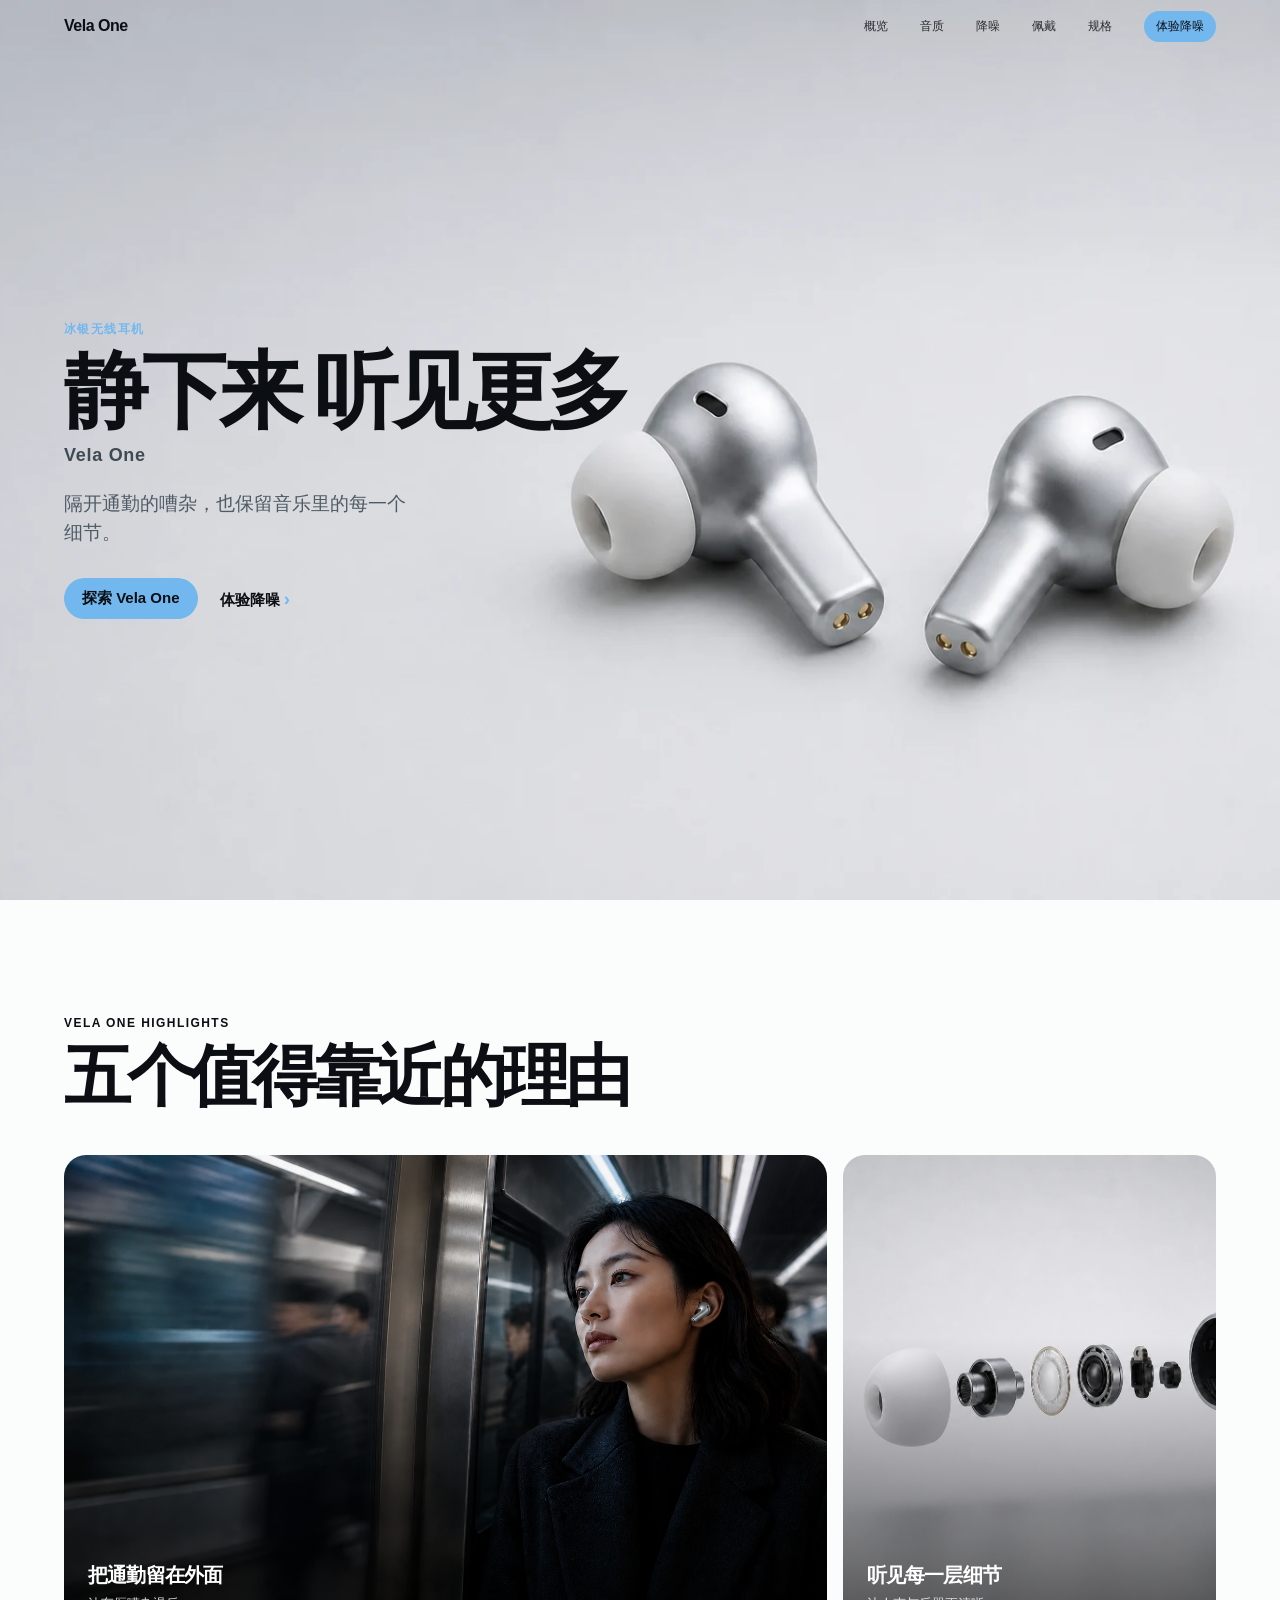
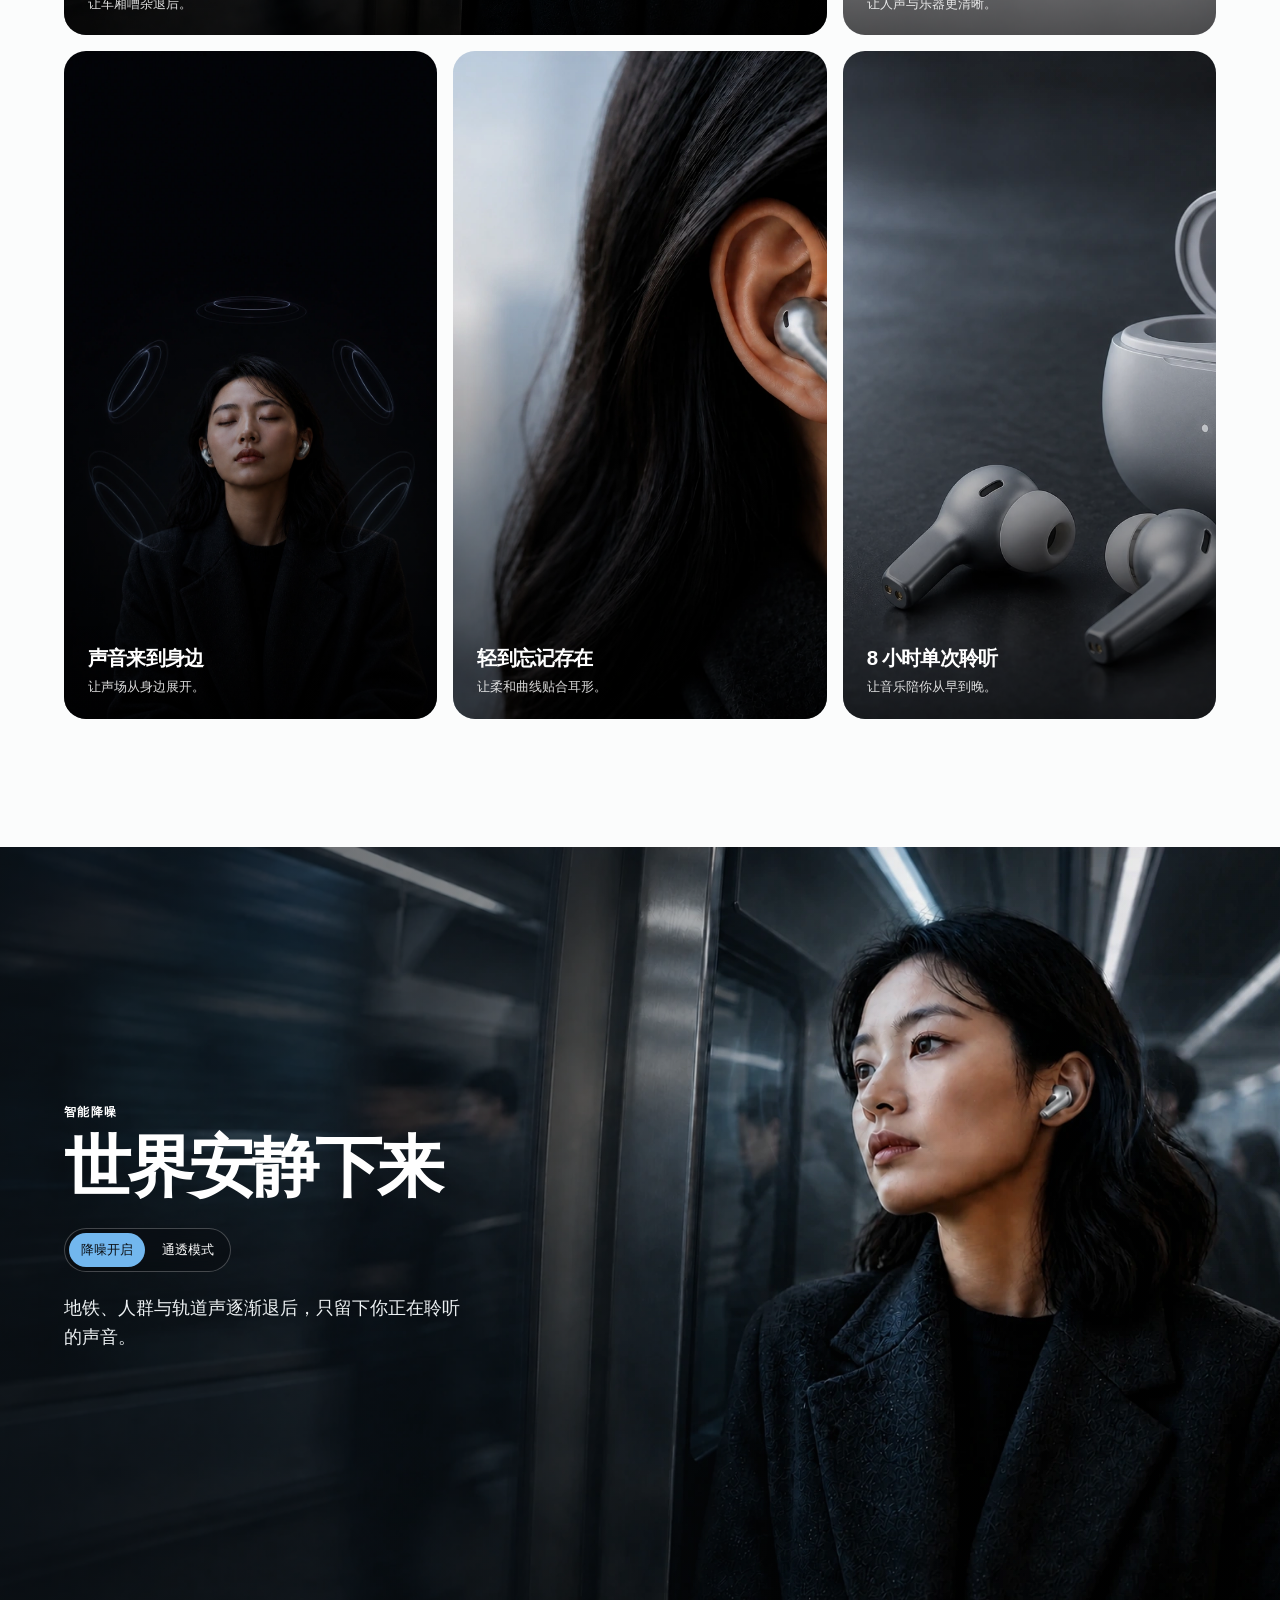
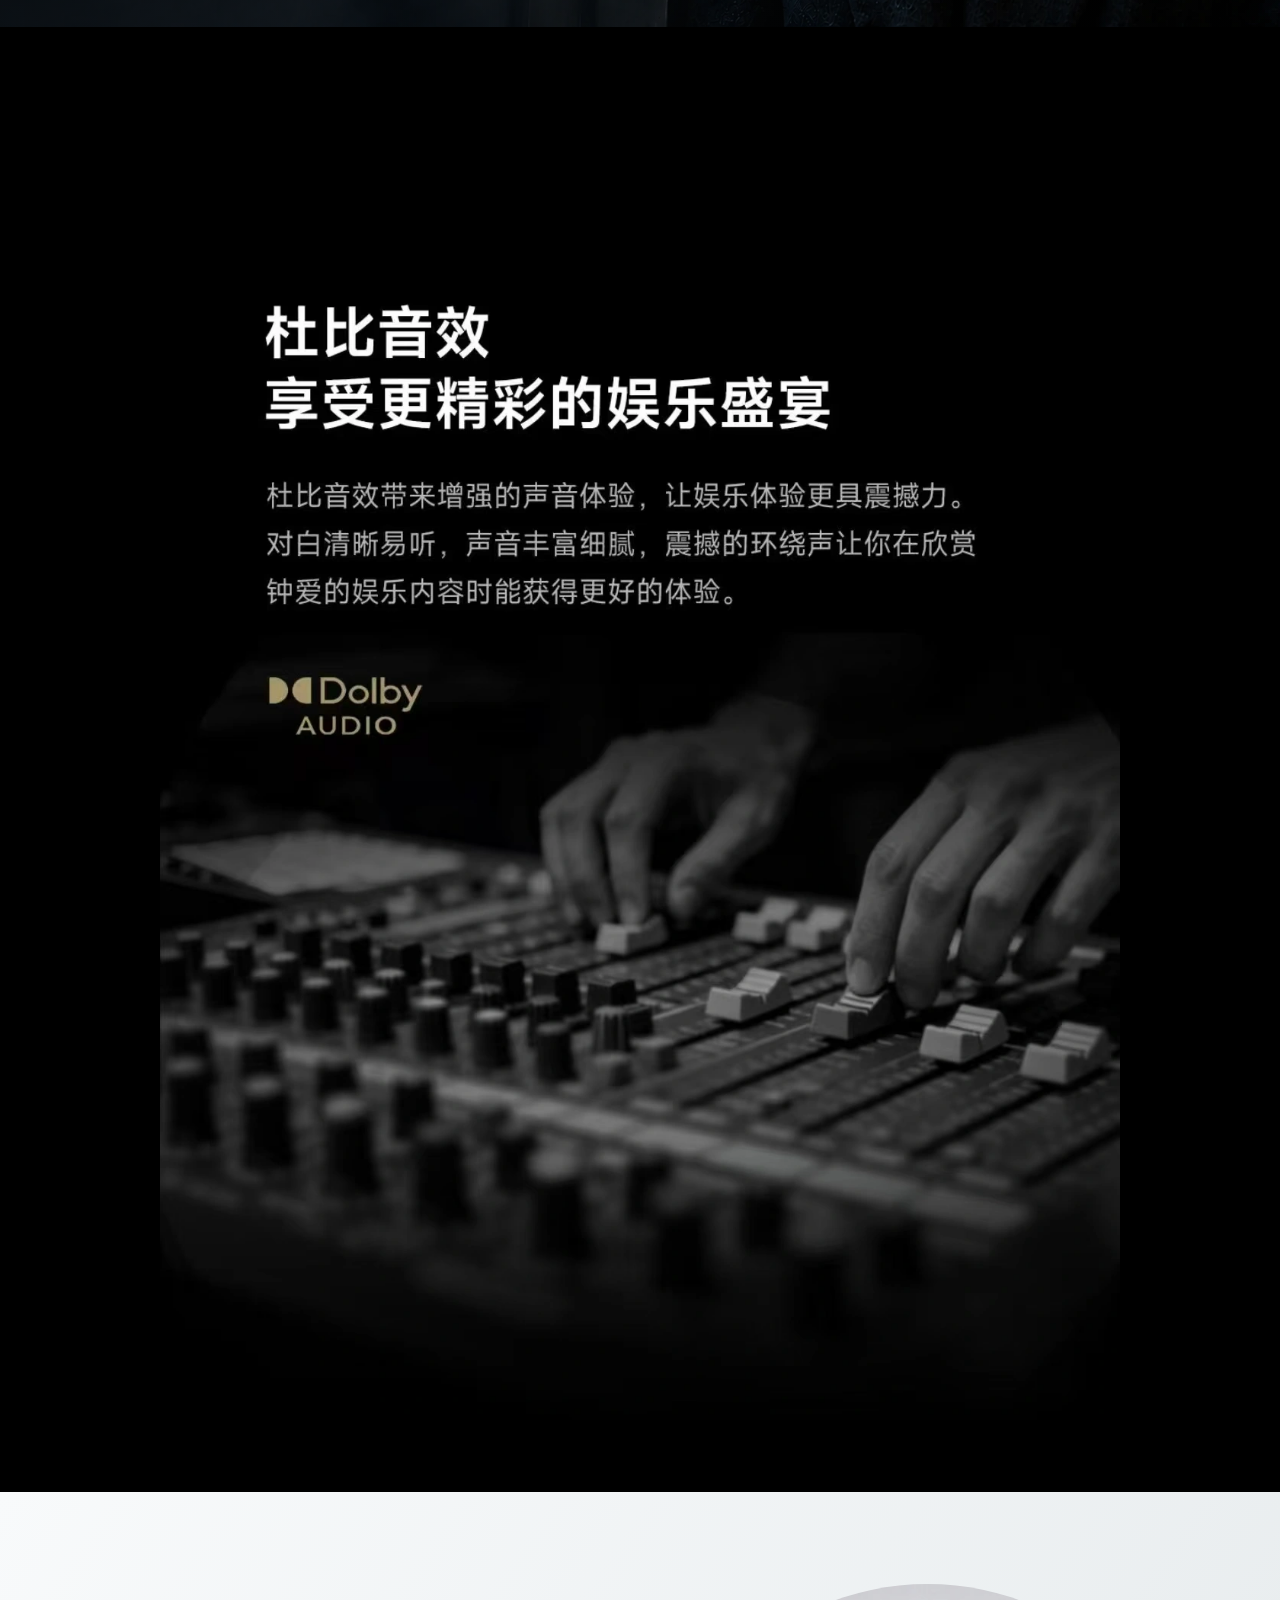
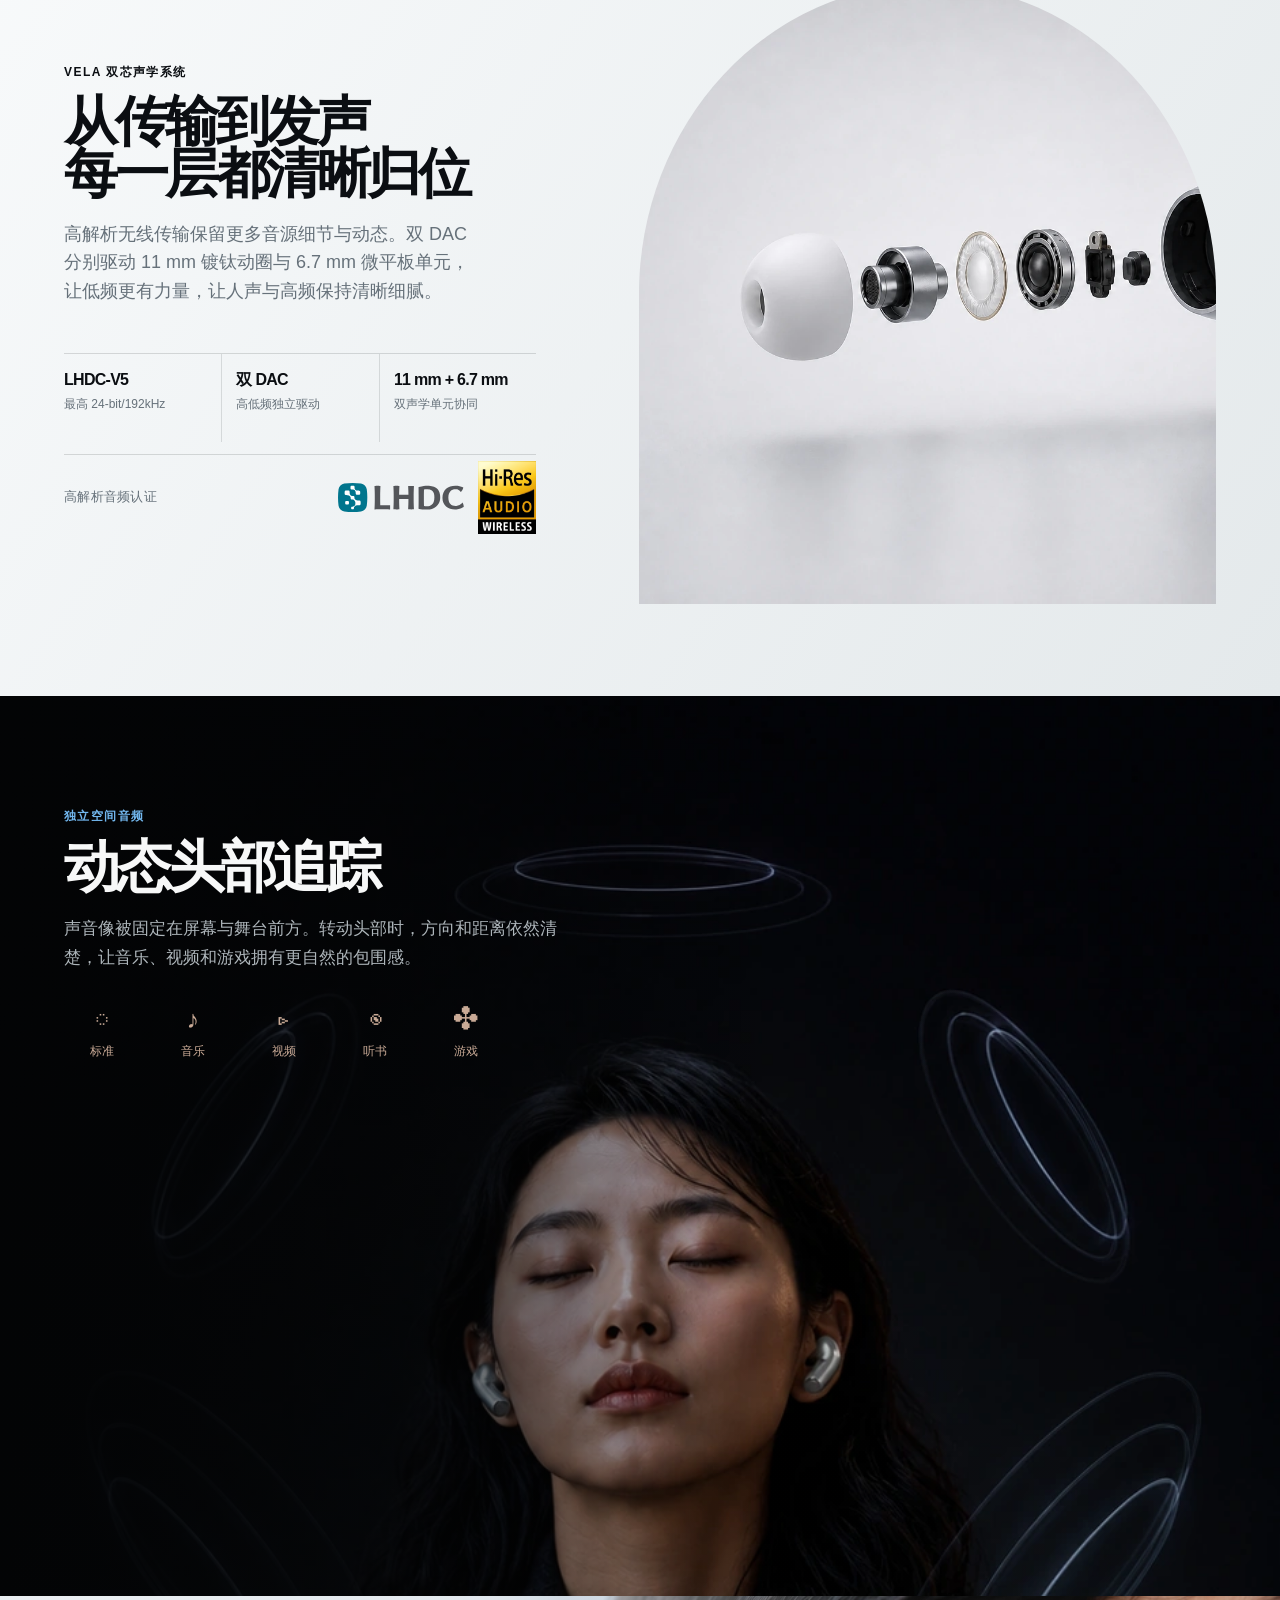
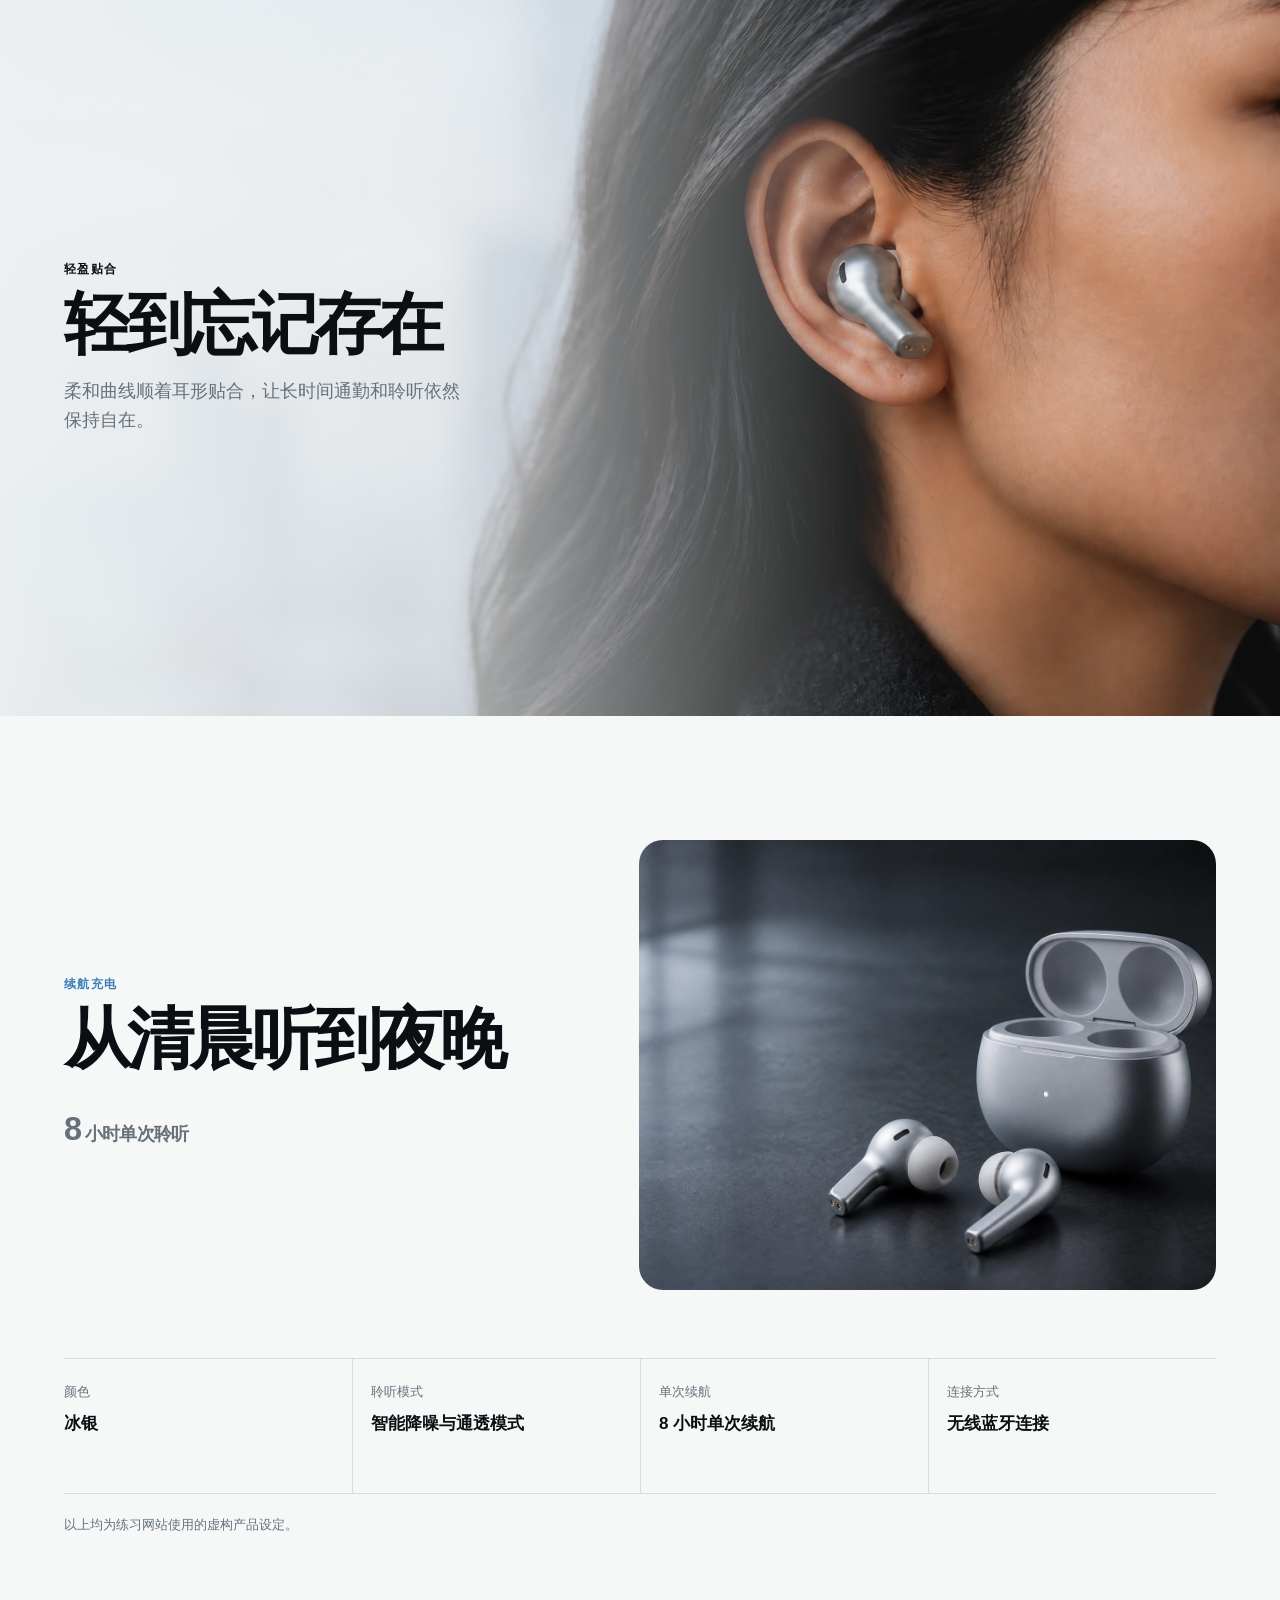
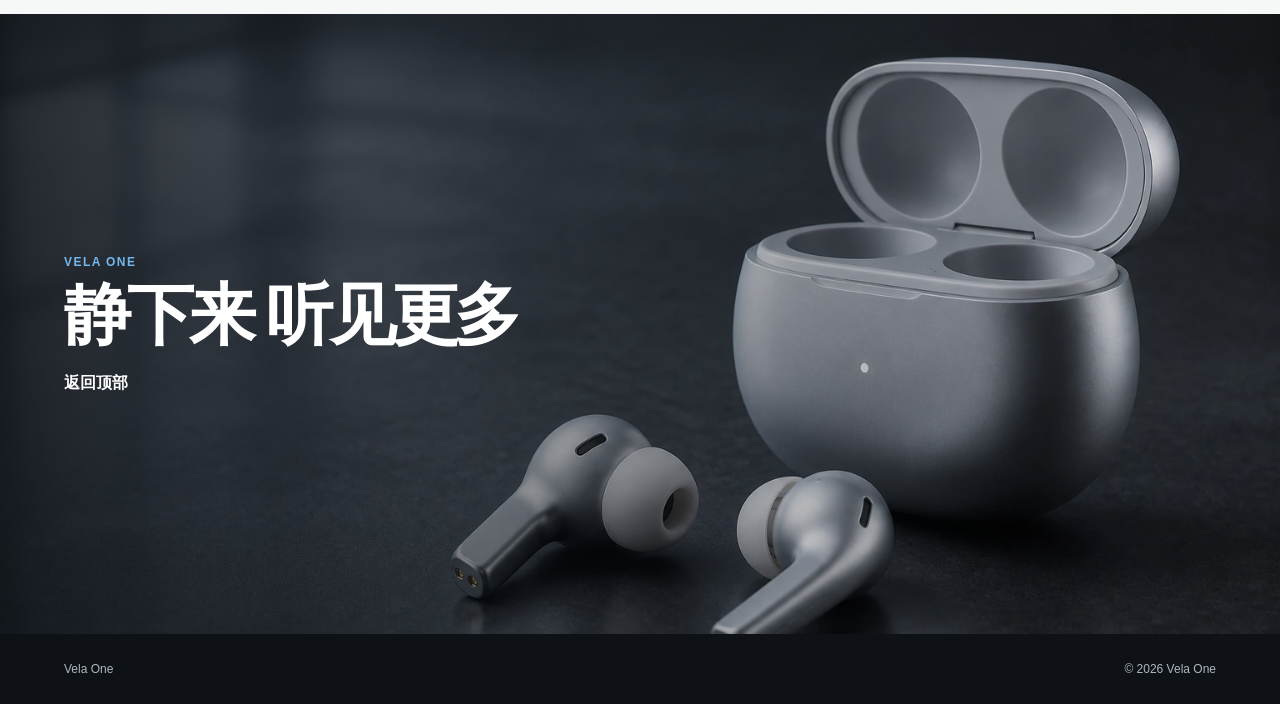
==== index.html @ 009d1057 "Initial Vela One website" ====
<!doctype html>
<html lang="zh-CN">
  <head>
    <meta charset="UTF-8" />
    <meta name="viewport" content="width=device-width, initial-scale=1.0" />
    <meta name="description" content="Vela One 是一款虚构的冰银无线耳机产品故事网站。" />
    <title>Vela One — 留住想听的声音</title>
    <link rel="icon" href="data:," />
    <link rel="stylesheet" href="styles.css" />
    <script src="script.js" defer></script>
  </head>
  <body>
    <header class="site-header">
      <a class="wordmark" href="#overview" aria-label="Vela One 首页">Vela One</a>
      <button class="menu-toggle" type="button" aria-expanded="false" aria-controls="main-nav">菜单</button>
      <nav class="site-nav" id="main-nav" aria-label="主导航">
        <a href="#overview">概览</a>
        <a href="#sound-quality">音质</a>
        <a href="#noise-control">降噪</a>
        <a href="#comfort">佩戴</a>
        <a href="#specs">规格</a>
        <a class="nav-cta" href="#noise-control">体验降噪</a>
      </nav>
    </header>

    <main>
      <section class="hero reveal is-visible" id="overview">
        <div class="hero-copy">
          <p class="eyebrow">冰银无线耳机</p>
          <h1>静下来 听见更多</h1>
          <p class="product-name">Vela One</p>
          <p class="hero-line">隔开通勤的嘈杂，也保留音乐里的每一个细节。</p>
          <div class="hero-actions">
            <a class="button button-primary" href="#highlights">探索 Vela One</a>
            <a class="text-link" href="#noise-control">体验降噪 <span aria-hidden="true">›</span></a>
          </div>
        </div>
        <div class="product-stage product-stage-hero">
          <picture>
            <source media="(max-width: 700px)" srcset="assets/vela-hero-studio-mobile.webp" />
            <source media="(max-width: 1100px)" srcset="assets/vela-hero-studio-tablet.webp" />
            <img class="hero-product-image" src="assets/vela-hero-studio-desktop-v2.webp" alt="浅银白棚拍背景中的一对冰银 Vela One 无线耳机" />
          </picture>
        </div>
      </section>

      <section class="highlights-section reveal" id="highlights">
        <p class="eyebrow">Vela One Highlights</p>
        <h2>五个值得靠近的理由</h2>
        <div class="feature-grid">
          <a class="feature-card" href="#noise-control">
            <img src="assets/vela-anc-desktop-clean.webp" alt="地铁车厢内佩戴冰银 Vela One 耳机的女子" />
            <span><strong>把通勤留在外面</strong><small>让车厢嘈杂退后。</small></span>
          </a>
          <a class="feature-card" href="#sound-quality">
            <img src="assets/vela-acoustics.webp" alt="展示 Vela One 耳机声学结构的近景" />
            <span><strong>听见每一层细节</strong><small>让人声与乐器更清晰。</small></span>
          </a>
          <a class="feature-card" href="#spatial-audio">
            <img src="assets/vela-spatial-immersive-mobile.webp" alt="佩戴 Vela One 耳机沉浸在空间声场中的女性" />
            <span><strong>声音来到身边</strong><small>让声场从身边展开。</small></span>
          </a>
          <a class="feature-card" href="#comfort">
            <img src="assets/vela-fit-closeup-clean.webp" alt="佩戴 Vela One 耳机的耳部近景" />
            <span><strong>轻到忘记存在</strong><small>让柔和曲线贴合耳形。</small></span>
          </a>
          <a class="feature-card" href="#specs">
            <img src="assets/vela-case-still.webp" alt="放置在深色表面的冰银 Vela One 充电盒" />
            <span><strong>8 小时单次聆听</strong><small>让音乐陪你从早到晚。</small></span>
          </a>
        </div>
      </section>

      <section class="story-section story-light noise-experience reveal" id="noise-control" data-mode="anc">
        <div class="story-copy">
          <p class="eyebrow">智能降噪</p>
          <h2 data-noise-title>世界安静下来</h2>
          <div class="mode-switch" role="group" aria-label="聆听模式">
            <button type="button" data-noise-mode="anc" aria-pressed="true">降噪开启</button>
            <button type="button" data-noise-mode="transparency" aria-pressed="false">通透模式</button>
          </div>
          <p data-noise-description>地铁、人群与轨道声逐渐退后，只留下你正在聆听的声音。</p>
        </div>
        <div class="story-illustration">
          <picture class="noise-visual" data-noise-visual="anc" aria-hidden="true">
            <source media="(max-width: 700px)" srcset="assets/vela-anc-active-mobile.webp" />
            <img src="assets/vela-anc-active-desktop.webp" alt="" />
          </picture>
          <picture class="noise-visual" data-noise-visual="transparency" aria-hidden="true">
            <source media="(max-width: 700px)" srcset="assets/vela-transparency-mobile.webp" />
            <img src="assets/vela-transparency-desktop.webp" alt="" />
          </picture>
        </div>
      </section>

      <section class="reference-sound-section reveal" id="sound-quality">
        <img src="assets/vela-sound-reference.webp" alt="杜比音效调音台画面，展示调音师操作混音设备" />
      </section>

      <section class="story-section sound-section reveal" id="sound-engineering">
        <div class="story-copy">
          <p class="eyebrow">VELA 双芯声学系统</p>
          <h2><span>从传输到发声</span><span>每一层都清晰归位</span></h2>
          <p>高解析无线传输保留更多音源细节与动态。双 DAC 分别驱动 11 mm 镀钛动圈与 6.7 mm 微平板单元，让低频更有力量，让人声与高频保持清晰细腻。</p>
        </div>
        <div class="story-illustration">
          <img src="assets/vela-acoustics.webp" alt="展示 Vela One 耳机声学结构的近景" />
        </div>
        <div class="sound-details">
          <div class="sound-proof-grid" aria-label="声学规格">
            <div><strong>LHDC-V5</strong><span>最高 24-bit/192kHz</span></div>
            <div><strong>双 DAC</strong><span>高低频独立驱动</span></div>
            <div><strong>11 mm + 6.7 mm</strong><span>双声学单元协同</span></div>
          </div>
          <div class="certification-row" aria-label="音频认证">
            <span class="certification-label">高解析音频认证</span>
            <span class="certification-badges">
              <span class="certification-badge-box"><img class="certification-badge certification-lhdc" src="assets/lhdc-logo.svg" alt="LHDC 官方认证徽标" /></span>
              <span class="certification-badge-box"><img class="certification-badge certification-hires" src="assets/hi-res-audio-wireless.jpg" alt="Hi-Res Audio Wireless 官方认证徽标" /></span>
            </span>
          </div>
        </div>
      </section>

      <section class="story-section immersive-campaign spatial-showcase reveal" id="spatial-audio">
        <div class="campaign-copy">
          <p class="eyebrow">独立空间音频</p>
          <h2>动态头部追踪</h2>
          <p>声音像被固定在屏幕与舞台前方。转动头部时，方向和距离依然清楚，让音乐、视频和游戏拥有更自然的包围感。</p>
          <ul class="spatial-modes" aria-label="空间音频场景">
            <li><span aria-hidden="true">◌</span>标准</li>
            <li><span aria-hidden="true">♪</span>音乐</li>
            <li><span aria-hidden="true">▻</span>视频</li>
            <li><span aria-hidden="true">◉</span>听书</li>
            <li><span aria-hidden="true">✣</span>游戏</li>
          </ul>
        </div>
        <picture class="campaign-visual">
          <source media="(max-width: 700px)" srcset="assets/vela-spatial-immersive-mobile.webp" />
          <img src="assets/vela-spatial-immersive-desktop.webp" alt="佩戴 Vela One 耳机的女性被多方向空间声场环绕" />
        </picture>
      </section>

      <section class="story-section story-silver reveal" id="comfort">
        <div class="story-copy">
          <p class="eyebrow">轻盈贴合</p>
          <h2>轻到忘记存在</h2>
          <p>柔和曲线顺着耳形贴合，让长时间通勤和聆听依然保持自在。</p>
        </div>
        <div class="story-illustration">
          <img src="assets/vela-fit-closeup-clean.webp" alt="佩戴 Vela One 耳机的耳部近景" />
        </div>
      </section>

      <section class="battery-section specs-section reveal" id="specs">
        <div class="battery-copy">
          <p class="eyebrow">续航充电</p>
          <h2>从清晨听到夜晚</h2>
          <p class="battery-number">8 小时单次聆听</p>
        </div>
        <div class="case-stage">
          <img src="assets/vela-case-still.webp" alt="放置在深色表面的冰银 Vela One 充电盒" />
        </div>
        <dl class="spec-grid">
          <div><dt>颜色</dt><dd>冰银</dd></div>
          <div><dt>聆听模式</dt><dd>智能降噪与通透模式</dd></div>
          <div><dt>单次续航</dt><dd>8 小时单次续航</dd></div>
          <div><dt>连接方式</dt><dd>无线蓝牙连接</dd></div>
        </dl>
        <p class="spec-note">以上均为练习网站使用的虚构产品设定。</p>
      </section>

      <section class="closing-section reveal" id="closing">
        <img src="assets/vela-case-still.webp" alt="放置在深色表面的冰银 Vela One 充电盒" />
        <div>
          <p class="eyebrow">Vela One</p>
          <h2>静下来 听见更多</h2>
          <a class="text-link" href="#overview">返回顶部</a>
        </div>
      </section>
    </main>

    <footer class="site-footer">
      <p>Vela One</p>
      <p>© <span id="year"></span> Vela One</p>
    </footer>
  </body>
</html>
---- styles.css ----
:root {
  --ink: #0b0e12;
  --muted: #66717a;
  --ice: #edf1f3;
  --graphite: #0e1217;
  --accent: #72b7ee;
  --paper: #fbfcfc;
  --line: rgba(11, 14, 18, 0.12);
  --max: 1240px;
}

* { box-sizing: border-box; }
html { scroll-behavior: smooth; }
body {
  margin: 0;
  overflow-x: hidden;
  color: var(--ink);
  background: var(--paper);
  font-family: Inter, "SF Pro Display", "PingFang SC", "Microsoft YaHei", sans-serif;
  -webkit-font-smoothing: antialiased;
}
a { color: inherit; text-decoration: none; }

.site-header {
  position: fixed;
  z-index: 10;
  top: 0;
  left: 0;
  right: 0;
  display: flex;
  align-items: center;
  justify-content: space-between;
  min-height: 52px;
  padding: 0 5vw;
  color: var(--ink);
  transition: background 220ms ease, color 220ms ease, box-shadow 220ms ease;
}
.site-header.is-scrolled {
  color: var(--ink);
  background: rgba(251, 252, 252, 0.78);
  box-shadow: 0 1px 0 rgba(11, 14, 18, 0.08);
  backdrop-filter: blur(18px);
}
.wordmark { font-size: 16px; font-weight: 680; letter-spacing: -0.03em; }
.site-nav { display: flex; align-items: center; gap: clamp(16px, 2.5vw, 34px); font-size: 12px; }
.site-nav a { opacity: 0.84; transition: opacity 180ms ease; }
.site-nav a:hover { opacity: 1; }
.site-nav .nav-cta { padding: 7px 12px; border-radius: 999px; color: var(--ink); background: var(--accent); opacity: 1; }
.menu-toggle { display: none; border: 0; color: inherit; background: transparent; font: inherit; cursor: pointer; }

.hero, .story-section, .battery-section, .specs-section { scroll-margin-top: 52px; }
.hero {
  position: relative;
  display: flex;
  align-items: center;
  min-height: max(700px, 100svh);
  padding: 104px max(5vw, calc((100vw - var(--max)) / 2)) 64px;
  overflow: hidden;
  color: var(--ink);
  background: #eef0f2;
}
.hero::after {
  display: none;
}
.product-stage, .product-stage picture, .product-stage img { display: block; }
.product-stage-hero { position: absolute; inset: 0; z-index: 0; min-height: 0; }
.product-stage-hero picture { height: 100%; }
.hero-product-image { width: 100%; height: 100%; object-fit: cover; object-position: right center; }
.hero-copy, .story-copy, .battery-copy { position: relative; z-index: 2; }
.hero-copy { max-width: 490px; }
.eyebrow { margin: 0 0 14px; font-size: 12px; font-weight: 650; letter-spacing: 0.12em; text-transform: uppercase; }
.hero .eyebrow, .immersive-campaign .eyebrow, .battery-section .eyebrow { color: var(--accent); }
h1, h2, p { margin-top: 0; }
.display-title {
  margin: 0;
  font-size: clamp(42px, 5.2vw, 76px);
  line-height: 0.98;
  letter-spacing: -0.065em;
  white-space: nowrap;
}
h1 { margin-bottom: 14px; font-size: clamp(52px, 6.6vw, 92px); line-height: 0.94; letter-spacing: -0.075em; white-space: nowrap; }
h2 { margin-bottom: 20px; font-size: clamp(42px, 5.2vw, 76px); line-height: 0.98; letter-spacing: -0.065em; white-space: nowrap; }
.product-name { margin-bottom: 24px; color: #3f4a53; font-size: 18px; font-weight: 620; letter-spacing: 0.04em; }
.hero-line { max-width: 360px; margin-bottom: 30px; color: #4f5b64; font-size: clamp(17px, 1.5vw, 21px); line-height: 1.5; }
.hero-actions { display: flex; align-items: center; gap: 22px; font-size: 15px; }
.button { display: inline-flex; align-items: center; justify-content: center; padding: 11px 18px; border-radius: 999px; font-weight: 600; }
.button-primary { color: var(--ink); background: var(--accent); transition: transform 180ms ease, background 180ms ease; }
.button-primary:hover { transform: translateY(-1px); background: #9bd0f5; }
.text-link { color: inherit; font-weight: 600; }
.text-link span { color: var(--accent); font-size: 1.25em; }

.highlights-section { width: 90%; max-width: var(--max); margin: 0 auto; padding: 116px 0 128px; }
.feature-grid { display: grid; grid-template-columns: repeat(6, minmax(0, 1fr)); gap: 16px; margin-top: 46px; }
.feature-card {
  position: relative;
  display: block;
  min-height: 340px;
  overflow: hidden;
  border-radius: 22px;
  background: var(--ice);
  isolation: isolate;
}
.feature-card:nth-child(1) { grid-column: span 4; min-height: 480px; }
.feature-card:nth-child(2) { grid-column: span 2; min-height: 480px; }
.feature-card:nth-child(n + 3) { grid-column: span 2; }
.feature-card::after { position: absolute; z-index: 1; inset: 0; content: ""; background: linear-gradient(180deg, rgba(0, 0, 0, 0.02) 38%, rgba(0, 0, 0, 0.64)); }
.feature-card img { width: 100%; height: 100%; object-fit: cover; transition: transform 500ms cubic-bezier(.2, .7, .2, 1); }
.feature-card:nth-child(1) img { object-position: 62% center; }
.feature-card:nth-child(2) img { object-position: 64% center; }
.feature-card:nth-child(3) img { object-position: center; }
.feature-card:nth-child(4) img { object-position: 52% center; }
.feature-card:nth-child(5) img { object-position: center; }
.feature-card span { position: absolute; z-index: 2; right: 24px; bottom: 22px; left: 24px; color: #fff; font-size: clamp(18px, 1.6vw, 24px); font-weight: 620; letter-spacing: -0.04em; }
.feature-card strong { display: block; white-space: nowrap; }
.feature-card small { display: block; margin-top: 6px; font-size: 13px; font-weight: 450; line-height: 1.4; letter-spacing: 0; opacity: 0.86; }
.feature-card:hover img, .feature-card:focus-visible img { transform: scale(1.035); }
.feature-card:focus-visible { outline: 3px solid var(--accent); outline-offset: 4px; }

.story-section { position: relative; overflow: hidden; min-height: min(780px, 88svh); }
.story-copy { max-width: 470px; }
.story-copy > p:not(.eyebrow), .battery-copy > p:not(.eyebrow) { max-width: 410px; color: var(--muted); font-size: 18px; line-height: 1.58; }
.story-illustration, .story-illustration picture, .story-illustration img { display: block; }
.story-illustration img { width: 100%; height: 100%; object-fit: cover; }
.sound-section {
  display: grid;
  grid-template-columns: minmax(0, 0.9fr) minmax(0, 1.1fr);
  grid-template-areas: "copy visual" "details visual";
  align-items: center;
  gap: clamp(40px, 8vw, 150px);
  row-gap: 0;
  padding: 92px max(5vw, calc((100vw - var(--max)) / 2));
  background: linear-gradient(125deg, #f8fafb 0%, #e4e9eb 100%);
}
.sound-section .story-copy { grid-area: copy; max-width: 520px; align-self: end; }
.sound-section h2 { max-width: 560px; font-size: clamp(44px, 4.2vw, 62px); white-space: normal; text-wrap: balance; }
.sound-section h2 span { display: block; }
.sound-section .story-illustration { grid-area: visual; width: min(100%, 690px); height: min(620px, 68vw); justify-self: end; border-radius: 50% 50% 0 0; overflow: hidden; }
.sound-section .story-illustration img { object-position: 60% center; }
.sound-details { grid-area: details; max-width: 520px; margin-top: 30px; align-self: start; }
.sound-proof-grid { display: grid; grid-template-columns: repeat(3, minmax(0, 1fr)); border-top: 1px solid rgba(11, 14, 18, 0.14); }
.sound-proof-grid div { min-height: 88px; padding: 16px 14px 12px 0; }
.sound-proof-grid div + div { padding-left: 14px; border-left: 1px solid rgba(11, 14, 18, 0.12); }
.sound-proof-grid strong, .sound-proof-grid span { display: block; }
.sound-proof-grid strong { color: var(--ink); font-size: 16px; line-height: 1.2; letter-spacing: -0.045em; }
.sound-proof-grid span { margin-top: 7px; color: var(--muted); font-size: 12px; line-height: 1.4; }
.certification-row { display: flex; align-items: center; justify-content: space-between; min-height: 58px; margin-top: 12px; padding-top: 14px; border-top: 1px solid rgba(11, 14, 18, 0.14); }
.certification-label { color: var(--muted); font-size: 13px; letter-spacing: 0.02em; }
.certification-badges { display: flex; align-items: center; gap: 14px; }
.certification-badge-box { display: flex; align-items: center; justify-content: center; height: 56px; }
.certification-badge { display: block; width: auto; height: auto; object-fit: contain; }
.certification-lhdc { width: 126px; }
.certification-hires { width: 58px; }

.noise-experience { display: flex; align-items: center; min-height: min(780px, 88svh); padding: 92px max(5vw, calc((100vw - var(--max)) / 2)); color: #fff; background: #202934; isolation: isolate; }
.noise-experience .story-copy { z-index: 3; }
.noise-experience .story-copy > p:not(.eyebrow) { color: #edf1f3; }
.noise-experience .story-illustration { position: absolute; z-index: -2; inset: 0; width: auto; height: auto; }
.noise-experience .story-illustration picture, .noise-experience .story-illustration img { width: 100%; height: 100%; }
.noise-experience .story-illustration img { object-position: 64% center; }
.noise-visual { position: absolute; inset: 0; opacity: 0; pointer-events: none; transition: opacity 420ms ease; }
.noise-experience[data-mode="anc"] .noise-visual[data-noise-visual="anc"],
.noise-experience[data-mode="transparency"] .noise-visual[data-noise-visual="transparency"] { opacity: 1; }
.noise-experience::before { position: absolute; z-index: -1; inset: 0; content: ""; pointer-events: none; background: linear-gradient(90deg, rgba(10, 15, 20, 0.78) 0%, rgba(10, 15, 20, 0.5) 36%, rgba(10, 15, 20, 0.04) 72%); transition: background 300ms ease; }
.noise-experience[data-mode="transparency"]::before { background: linear-gradient(90deg, rgba(42, 34, 28, 0.7) 0%, rgba(42, 34, 28, 0.34) 42%, rgba(42, 34, 28, 0.02) 74%); }
.mode-switch { display: inline-flex; gap: 5px; margin: 8px 0 22px; padding: 4px; border: 1px solid rgba(255, 255, 255, 0.24); border-radius: 999px; background: rgba(4, 7, 10, 0.28); backdrop-filter: blur(12px); }
.mode-switch button { padding: 8px 12px; border: 0; border-radius: 999px; color: #fff; background: transparent; font: inherit; font-size: 13px; cursor: pointer; transition: background 180ms ease, color 180ms ease; }
.mode-switch button[aria-pressed="true"] { color: var(--ink); background: var(--accent); }
.mode-switch button:focus-visible { outline: 2px solid #fff; outline-offset: 2px; }

.immersive-campaign {
  display: flex;
  align-items: flex-start;
  min-height: max(780px, 100svh);
  padding: 112px max(5vw, calc((100vw - var(--max)) / 2)) 72px;
  color: #f7f8f8;
  background: #030405;
  isolation: isolate;
}
.campaign-copy { position: relative; z-index: 2; max-width: 530px; }
.campaign-copy h2 { max-width: 760px; font-size: clamp(38px, 4.4vw, 68px); white-space: normal; text-wrap: balance; }
.campaign-copy > p:not(.eyebrow) { max-width: 510px; color: #aeb6bb; font-size: 17px; line-height: 1.7; }
.campaign-visual, .campaign-visual img { display: block; }
.campaign-visual { position: absolute; z-index: -2; inset: 0; }
.campaign-visual img { width: 100%; height: 100%; object-fit: cover; object-position: center; }
.immersive-campaign::after { position: absolute; z-index: -1; inset: 0; content: ""; pointer-events: none; background: linear-gradient(90deg, rgba(3, 4, 5, 0.98) 0%, rgba(3, 4, 5, 0.76) 30%, rgba(3, 4, 5, 0.08) 62%, rgba(3, 4, 5, 0.04)); }
.spatial-modes { margin: 30px 0 0; padding: 0; list-style: none; }
.spatial-modes { display: grid; grid-template-columns: repeat(5, minmax(52px, 1fr)); gap: 16px; max-width: 440px; color: #c9aa96; font-size: 12px; text-align: center; }
.spatial-modes li { display: grid; justify-items: center; gap: 7px; }
.spatial-modes span { display: grid; width: 34px; height: 34px; place-items: center; font-size: 25px; line-height: 1; }
.spatial-showcase::after { background: linear-gradient(90deg, rgba(3, 4, 5, 0.97) 0%, rgba(3, 4, 5, 0.72) 31%, rgba(3, 4, 5, 0.04) 60%); }

.reference-sound-section { padding: 72px 24px; background: #000; }
.reference-sound-section img { display: block; width: min(100%, 960px); height: auto; margin: 0 auto; }

.story-silver { display: flex; align-items: center; min-height: min(720px, 80svh); padding: 92px max(5vw, calc((100vw - var(--max)) / 2)); background: var(--ice); isolation: isolate; }
.story-silver .story-copy { z-index: 1; }
.story-silver .story-illustration { position: absolute; inset: 0; z-index: -1; width: auto; height: auto; }
.story-silver .story-illustration img { object-position: 65% center; }
.story-silver::after { position: absolute; z-index: 0; inset: 0; content: ""; pointer-events: none; background: linear-gradient(90deg, rgba(237, 241, 243, 0.97), rgba(237, 241, 243, 0.75) 34%, rgba(237, 241, 243, 0.05) 72%); }

.specs-section { display: grid; grid-template-columns: 0.9fr 1.1fr; grid-template-areas: "copy case" "specs specs" "note note"; column-gap: clamp(40px, 8vw, 140px); align-items: center; padding: 124px max(5vw, calc((100vw - var(--max)) / 2)) 80px; background: #f6f8f8; }
.battery-copy { grid-area: copy; color: var(--ink); }
.battery-copy .eyebrow { color: #397eb8; }
.battery-number { margin: 32px 0 0; color: var(--ink); font-size: clamp(30px, 2.8vw, 44px); font-weight: 620; letter-spacing: -0.05em; }
.battery-number::first-letter { font-size: 1.8em; }
.case-stage { grid-area: case; height: 450px; overflow: hidden; border-radius: 24px; background: var(--graphite); }
.case-stage img { display: block; width: 100%; height: 100%; object-fit: cover; object-position: center; }
.spec-grid { grid-area: specs; display: grid; grid-template-columns: repeat(4, 1fr); margin: 68px 0 0; border-top: 1px solid var(--line); }
.spec-grid div { min-height: 135px; padding: 24px 18px 18px 0; border-bottom: 1px solid var(--line); }
.spec-grid div + div { padding-left: 18px; border-left: 1px solid var(--line); }
dt { margin-bottom: 12px; color: var(--muted); font-size: 13px; }
dd { margin: 0; font-size: 17px; font-weight: 620; line-height: 1.35; }
.spec-note { grid-area: note; margin: 22px 0 0; color: var(--muted); font-size: 13px; }

.closing-section { position: relative; display: grid; place-items: center start; min-height: 620px; padding: 92px max(5vw, calc((100vw - var(--max)) / 2)); overflow: hidden; color: #fff; background: var(--graphite); isolation: isolate; }
.closing-section img { position: absolute; z-index: -2; inset: 0; width: 100%; height: 100%; object-fit: cover; object-position: 70% 55%; }
.closing-section::before { position: absolute; z-index: -1; inset: 0; content: ""; background: linear-gradient(90deg, rgba(10, 14, 18, 0.86), rgba(10, 14, 18, 0.35) 54%, transparent); }
.closing-section > div { max-width: 520px; }
.closing-section .eyebrow { color: var(--accent); }
.closing-section h2 { margin-bottom: 24px; }

.site-footer { display: flex; justify-content: space-between; gap: 20px; padding: 28px 5vw; color: #aeb7bd; background: var(--graphite); font-size: 12px; }
.site-footer p { margin: 0; }
.reveal { opacity: 0; transform: translateY(18px); transition: opacity 650ms ease, transform 650ms ease; }
.reveal.is-visible { opacity: 1; transform: translateY(0); }

@media (min-width: 701px) and (max-width: 1100px) {
  .hero-copy { max-width: 410px; }
  .hero h1 { font-size: clamp(52px, 5.5vw, 56px); }
}

@media (max-width: 700px) {
  .site-header { min-height: 52px; padding: 0 max(18px, env(safe-area-inset-right)) 0 max(18px, env(safe-area-inset-left)); }
  .menu-toggle { display: block; min-width: 44px; min-height: 44px; padding: 10px; font-size: 12px; }
  .site-nav { position: absolute; top: 52px; left: max(14px, env(safe-area-inset-left)); right: max(14px, env(safe-area-inset-right)); display: none; flex-direction: column; align-items: stretch; gap: 0; padding: 10px; color: var(--ink); background: rgba(252, 252, 251, 0.96); border-radius: 14px; box-shadow: 0 12px 34px rgba(0, 0, 0, 0.13); backdrop-filter: blur(18px); }
  .site-nav.is-open { display: flex; }
  .site-nav a { display: flex; align-items: center; min-height: 44px; padding: 12px; }
  .site-nav .nav-cta { margin-top: 4px; text-align: center; }
  .hero { align-items: flex-start; min-height: 760px; padding: 94px max(18px, env(safe-area-inset-right)) 42px max(18px, env(safe-area-inset-left)); }
  .hero-product-image { object-position: center; }
  h1, h2, .display-title { font-size: clamp(34px, 10.2vw, 42px); white-space: nowrap; }
  .hero-line { font-size: 18px; }
  .highlights-section { width: 100%; padding: 82px max(18px, env(safe-area-inset-right)) 82px max(18px, env(safe-area-inset-left)); }
  .feature-grid { grid-template-columns: repeat(2, minmax(0, 1fr)); grid-template-rows: 250px; grid-auto-rows: 226px; gap: 12px; margin-top: 34px; }
  .feature-card, .feature-card:nth-child(1), .feature-card:nth-child(2), .feature-card:nth-child(n + 3) { grid-column: auto; min-height: 226px; border-radius: 18px; }
  .feature-card:nth-child(1) { grid-column: 1 / -1; min-height: 250px; }
  .feature-card:nth-child(1) img { object-position: 62% 46%; }
  .feature-card span { right: 14px; bottom: 14px; left: 14px; font-size: 16px; }
  .feature-card strong { white-space: normal; line-height: 1.08; }
  .feature-card small { margin-top: 4px; font-size: 11px; }
  .feature-card:nth-child(1) span { right: 20px; bottom: 18px; left: 20px; font-size: 20px; }
  .sound-section, .specs-section { grid-template-columns: 1fr; padding: 82px max(18px, env(safe-area-inset-right)) 82px max(18px, env(safe-area-inset-left)); }
  .sound-section { grid-template-areas: "copy" "visual" "details"; gap: 0; }
  .sound-section .story-copy, .sound-details { max-width: none; }
  .sound-section h2 { max-width: 350px; font-size: clamp(34px, 9.6vw, 41px); }
  .sound-section .story-illustration { width: 100%; height: 390px; margin-top: 30px; }
  .sound-details { margin-top: 30px; }
  .sound-proof-grid div { min-height: 82px; padding-right: 10px; }
  .sound-proof-grid div + div { padding-left: 10px; }
  .sound-proof-grid strong { font-size: 14px; }
  .sound-proof-grid span { font-size: 11px; }
  .certification-row { min-height: 54px; margin-top: 10px; padding-top: 12px; }
  .certification-label { font-size: 12px; }
  .certification-badges { gap: 12px; }
  .certification-badge-box { height: 52px; }
  .certification-lhdc { width: 112px; }
  .certification-hires { width: 52px; }
  .noise-experience, .story-silver { min-height: 600px; padding: 82px max(18px, env(safe-area-inset-right)) 82px max(18px, env(safe-area-inset-left)); align-items: flex-start; }
  .noise-experience .story-copy { max-width: min(78vw, 330px); }
  .noise-experience .story-illustration img { object-position: 68% center; }
  .noise-experience { display: grid; align-items: start; min-height: max(640px, 100svh); padding: 0; }
  .noise-experience .story-copy { max-width: none; padding: 82px max(18px, env(safe-area-inset-right)) 0 max(18px, env(safe-area-inset-left)); background: transparent; }
  .noise-experience .story-illustration { position: absolute; inset: 0; z-index: -2; width: auto; height: auto; overflow: hidden; }
  .noise-experience .story-illustration picture, .noise-experience .story-illustration img { display: block; width: 100%; height: 100%; }
  .noise-experience .story-illustration img { object-position: center; }
  .noise-experience::before { display: block; background: linear-gradient(180deg, rgba(10, 15, 20, 0.82) 0%, rgba(10, 15, 20, 0.48) 43%, rgba(10, 15, 20, 0.08) 64%, rgba(10, 15, 20, 0) 78%); }
  .noise-experience[data-mode="transparency"]::before { background: linear-gradient(180deg, rgba(42, 34, 28, 0.78) 0%, rgba(42, 34, 28, 0.42) 43%, rgba(42, 34, 28, 0.07) 64%, rgba(42, 34, 28, 0) 78%); }
  .noise-experience .story-illustration::after { display: none; }
  .immersive-campaign { display: block; min-height: max(780px, 100svh); padding: 82px max(18px, env(safe-area-inset-right)) 48px max(18px, env(safe-area-inset-left)); }
  .campaign-copy { max-width: none; }
  .campaign-copy h2 { max-width: 340px; font-size: clamp(34px, 9.6vw, 41px); }
  .campaign-copy > p:not(.eyebrow) { max-width: 350px; font-size: 15px; line-height: 1.62; }
  .campaign-visual img { object-position: center; }
  .immersive-campaign::after { background: linear-gradient(180deg, rgba(3, 4, 5, 0.4) 0%, rgba(3, 4, 5, 0.06) 52%, rgba(3, 4, 5, 0.18) 100%); }
  .spatial-modes { grid-template-columns: repeat(5, 1fr); gap: 4px; margin-top: 22px; }
  .spatial-modes span { width: 30px; height: 30px; font-size: 22px; }
  .reference-sound-section { padding: 0; }
  .reference-sound-section img { width: 100%; }
  .story-silver { display: block; min-height: 0; padding: 82px 0 0; }
  .story-silver .story-copy { max-width: none; padding: 0 max(18px, env(safe-area-inset-right)) 44px max(18px, env(safe-area-inset-left)); }
  .story-silver .story-illustration { position: relative; inset: auto; z-index: 0; width: 100%; height: auto; aspect-ratio: 3 / 2; }
  .story-silver .story-illustration img { object-position: center; }
  .story-silver::after { display: none; }
  .mode-switch { margin-bottom: 18px; }
  .mode-switch button { min-height: 44px; padding: 8px 14px; }
  .hero-actions .button { min-height: 44px; }
  .hero-actions .text-link, .closing-section .text-link { display: inline-flex; align-items: center; min-height: 44px; }
  .story-copy > p:not(.eyebrow), .battery-copy > p:not(.eyebrow) { font-size: 16px; }
  .specs-section { grid-template-areas: "copy" "case" "specs" "note"; gap: 28px; }
  .case-stage { height: 310px; }
  .spec-grid { grid-template-columns: repeat(2, 1fr); margin-top: 20px; }
  .spec-grid div:nth-child(3) { padding-left: 0; border-left: 0; }
  .spec-grid div { min-height: 118px; }
  .closing-section { min-height: 520px; padding: 70px max(18px, env(safe-area-inset-right)) 70px max(18px, env(safe-area-inset-left)); }
  .closing-section img { object-position: 64% center; }
  .site-footer { flex-direction: column; padding: 26px max(18px, env(safe-area-inset-right)) calc(26px + env(safe-area-inset-bottom)) max(18px, env(safe-area-inset-left)); gap: 9px; }
}

@media (prefers-reduced-motion: reduce) {
  html { scroll-behavior: auto; }
  *, *::before, *::after { transition-duration: 0.01ms !important; animation-duration: 0.01ms !important; }
  .noise-experience::before, .feature-card img, .mode-switch button { transition: none; }
  .reveal { opacity: 1; transform: none; }
}
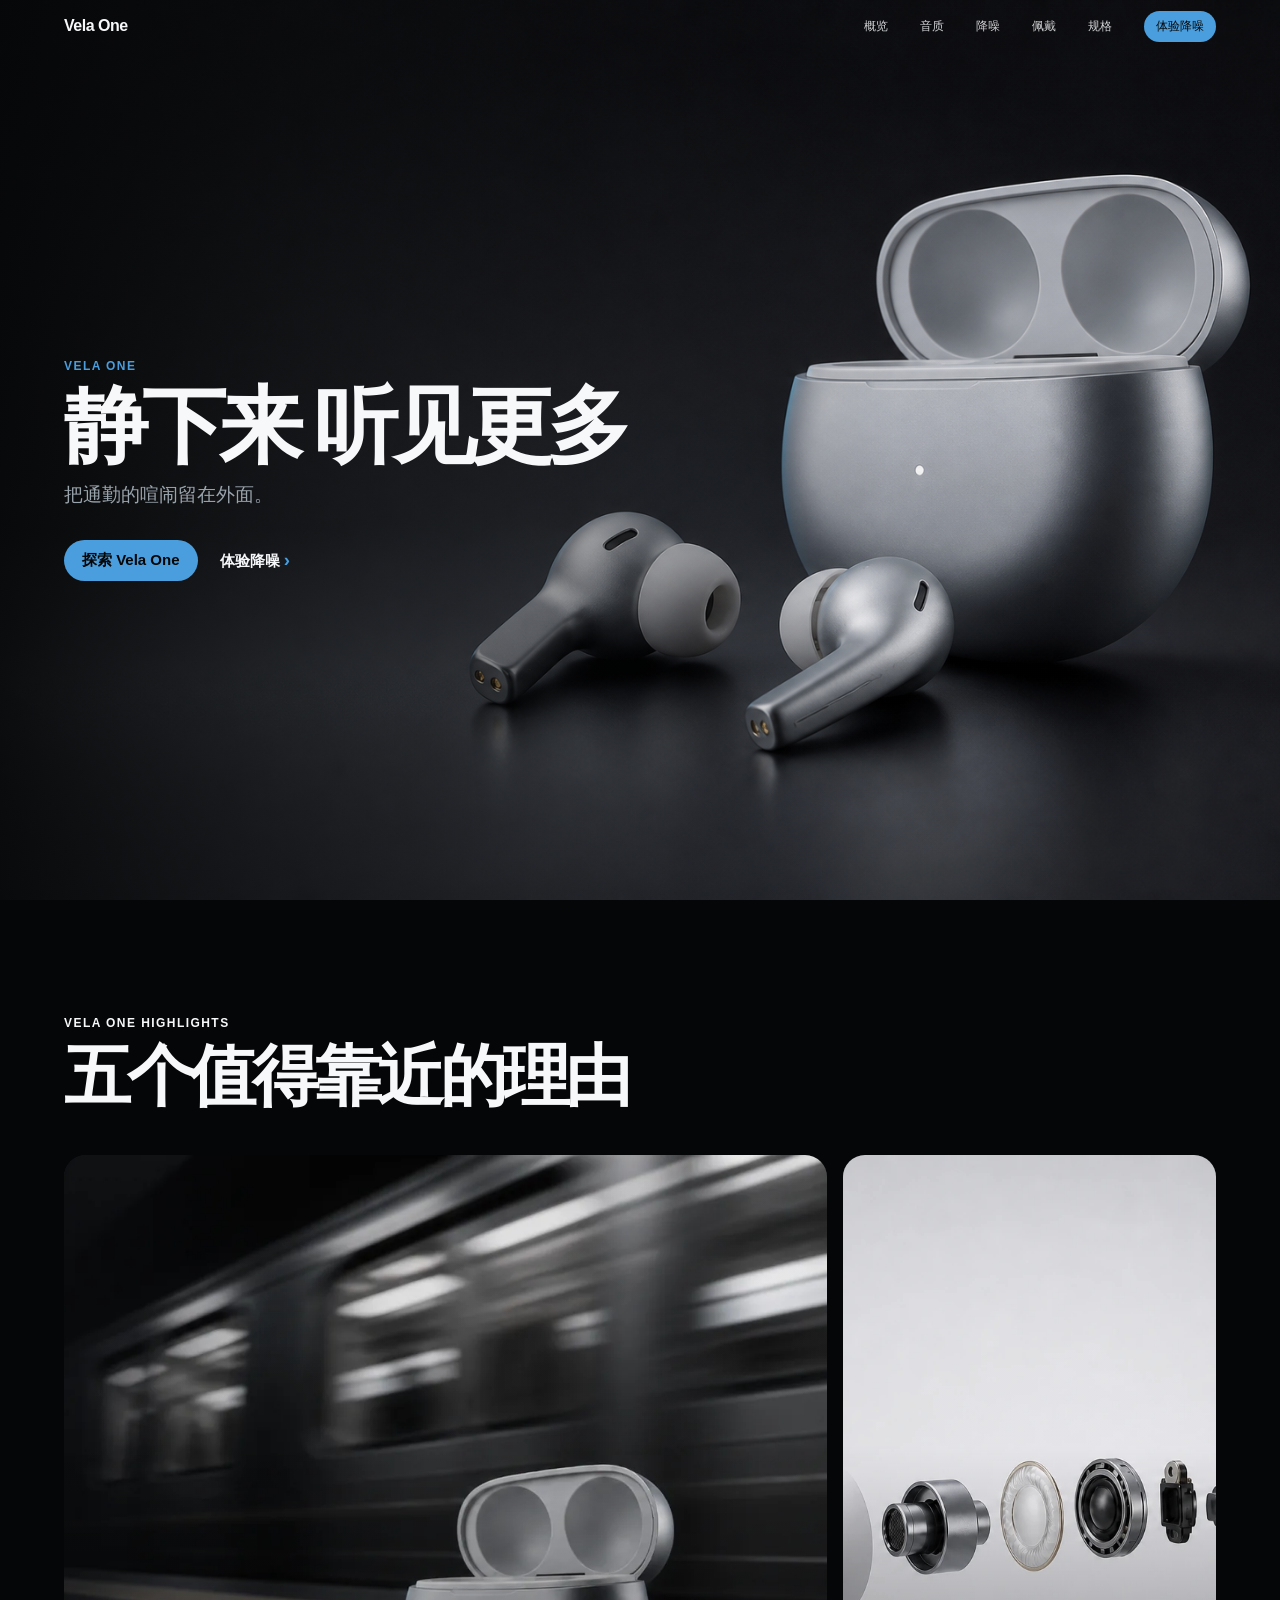
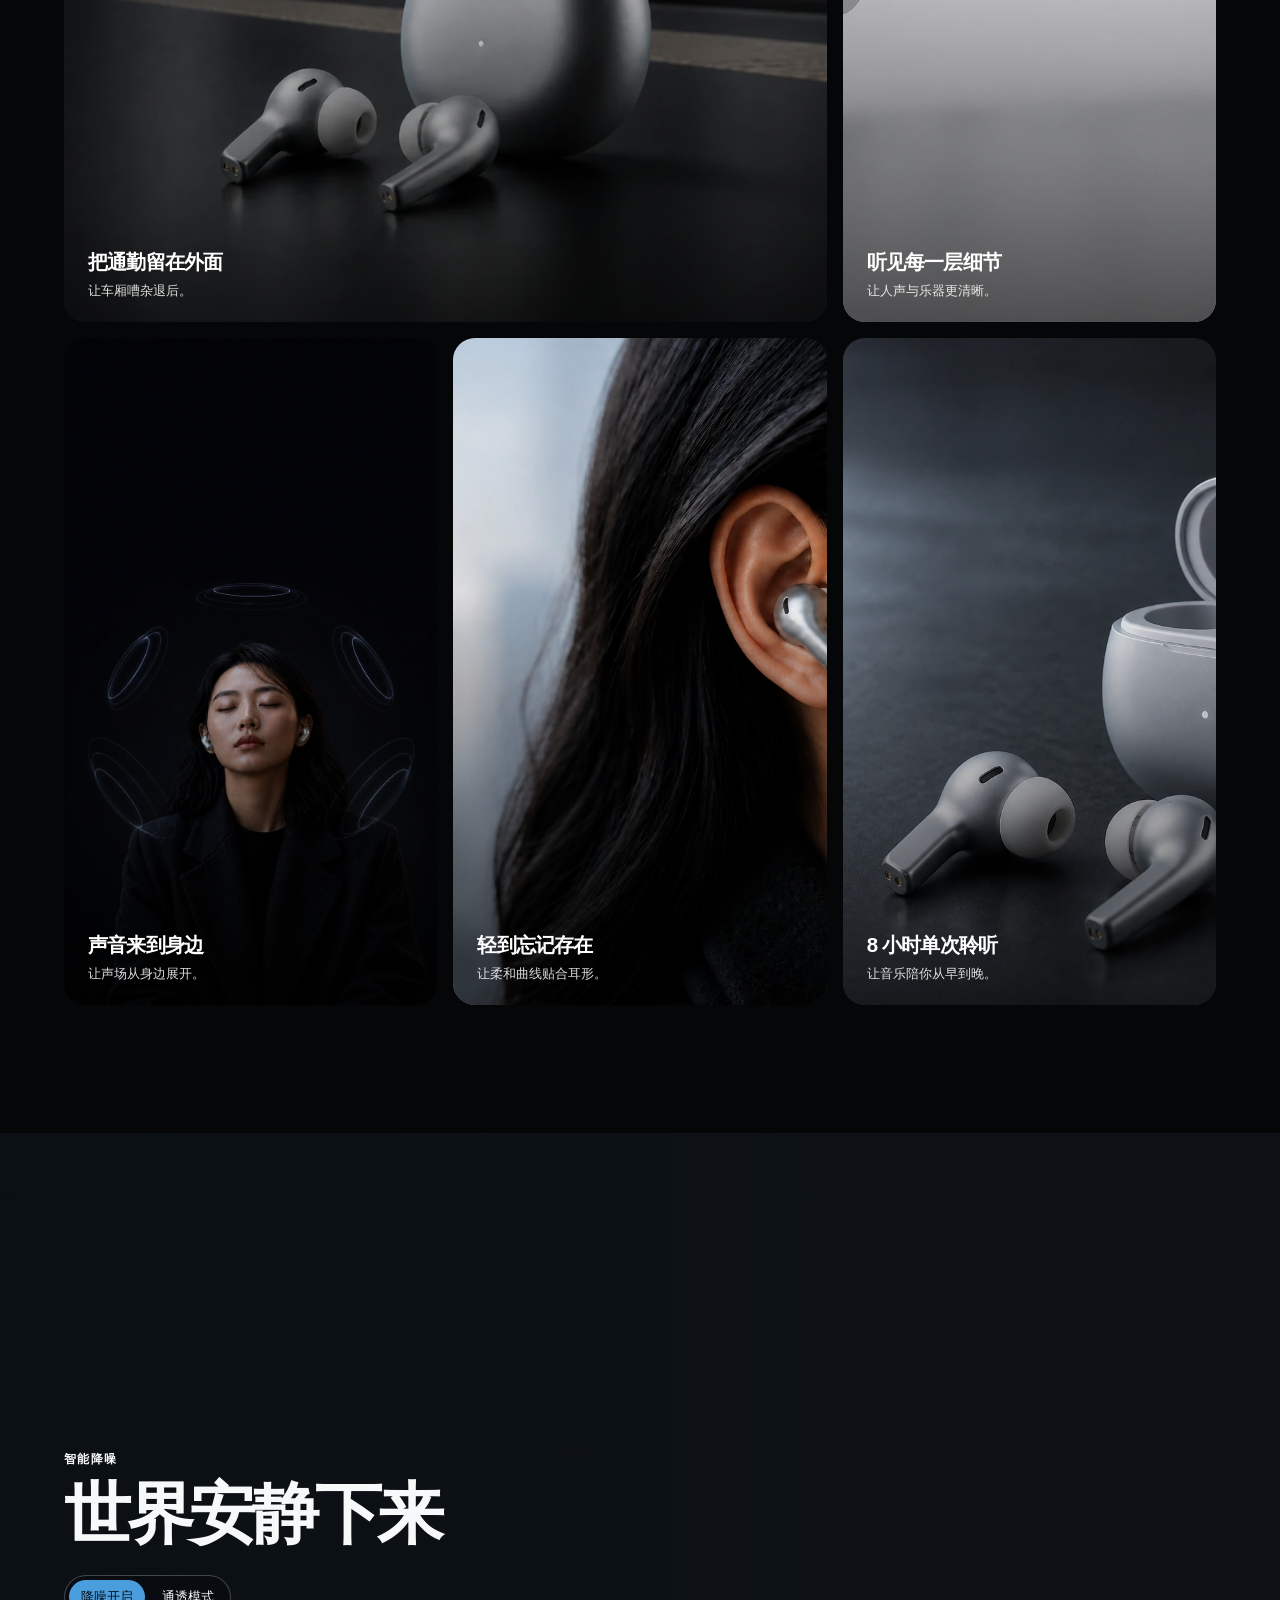
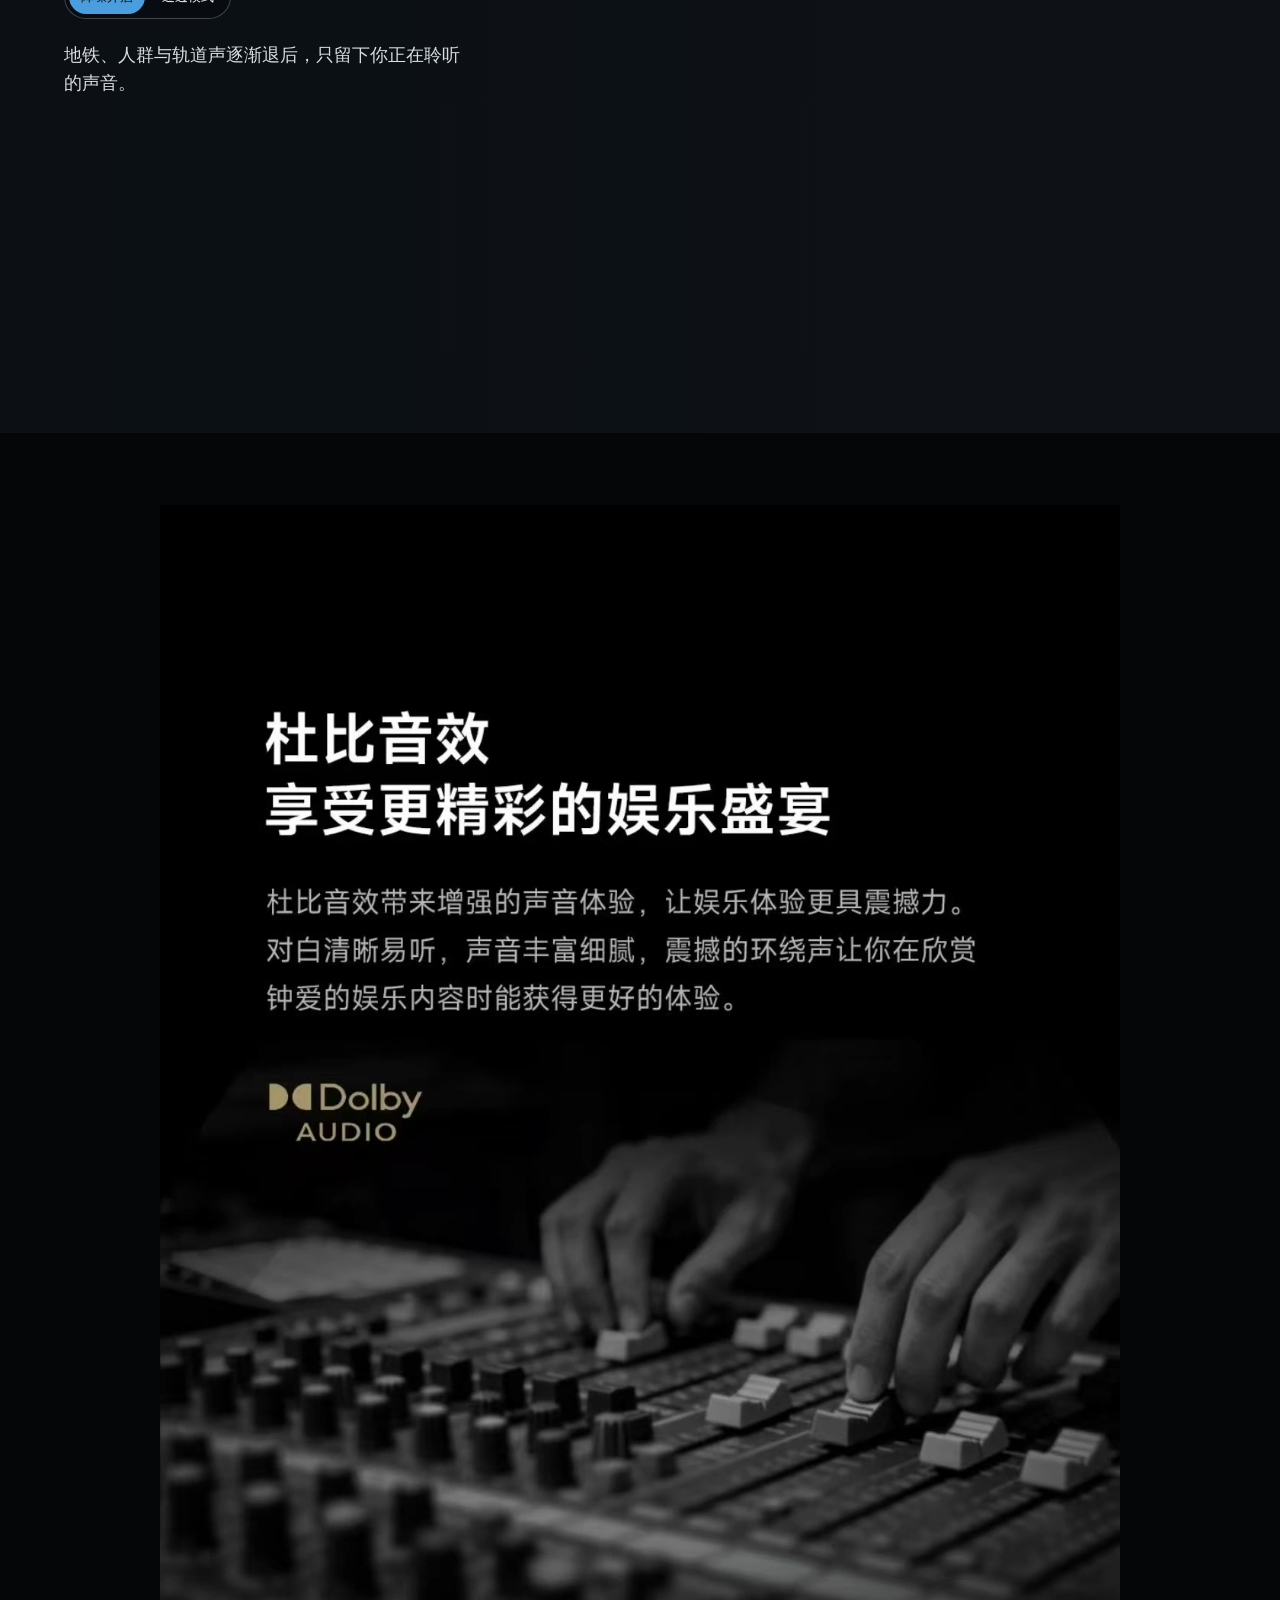
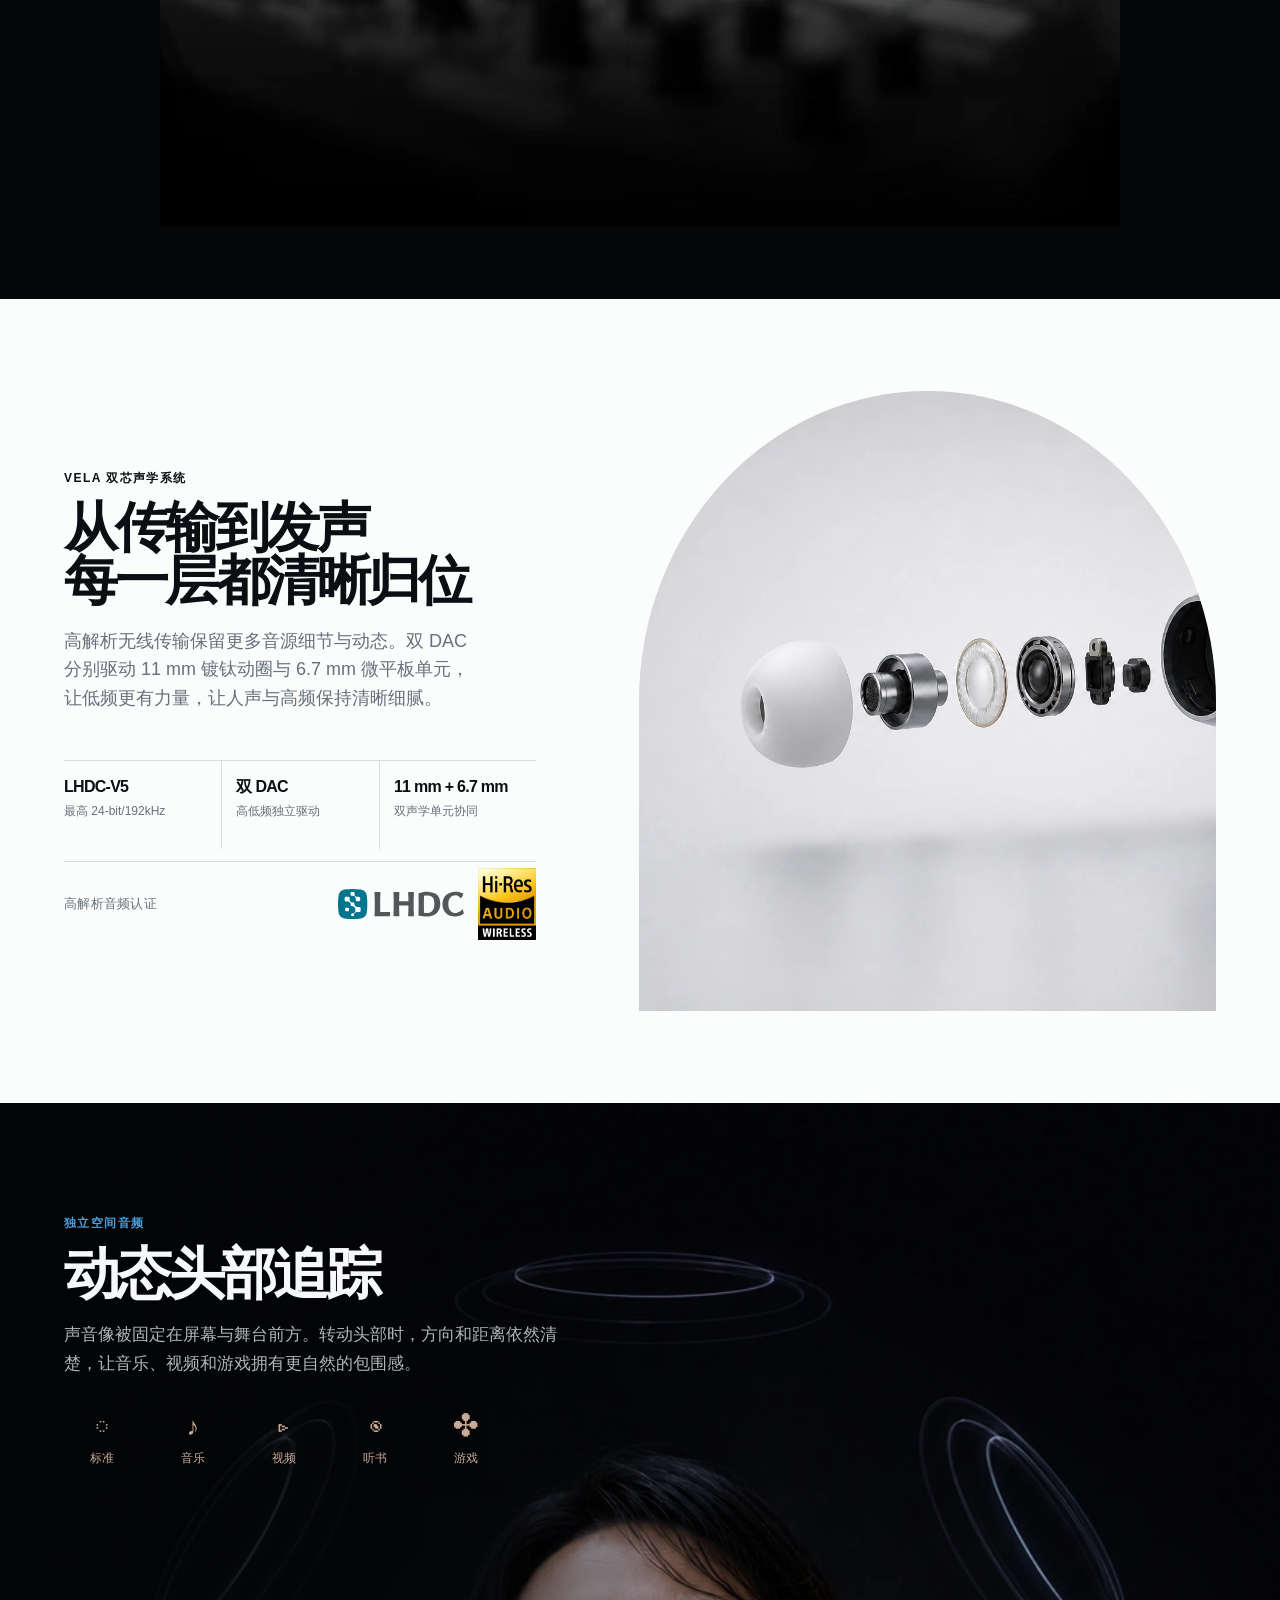
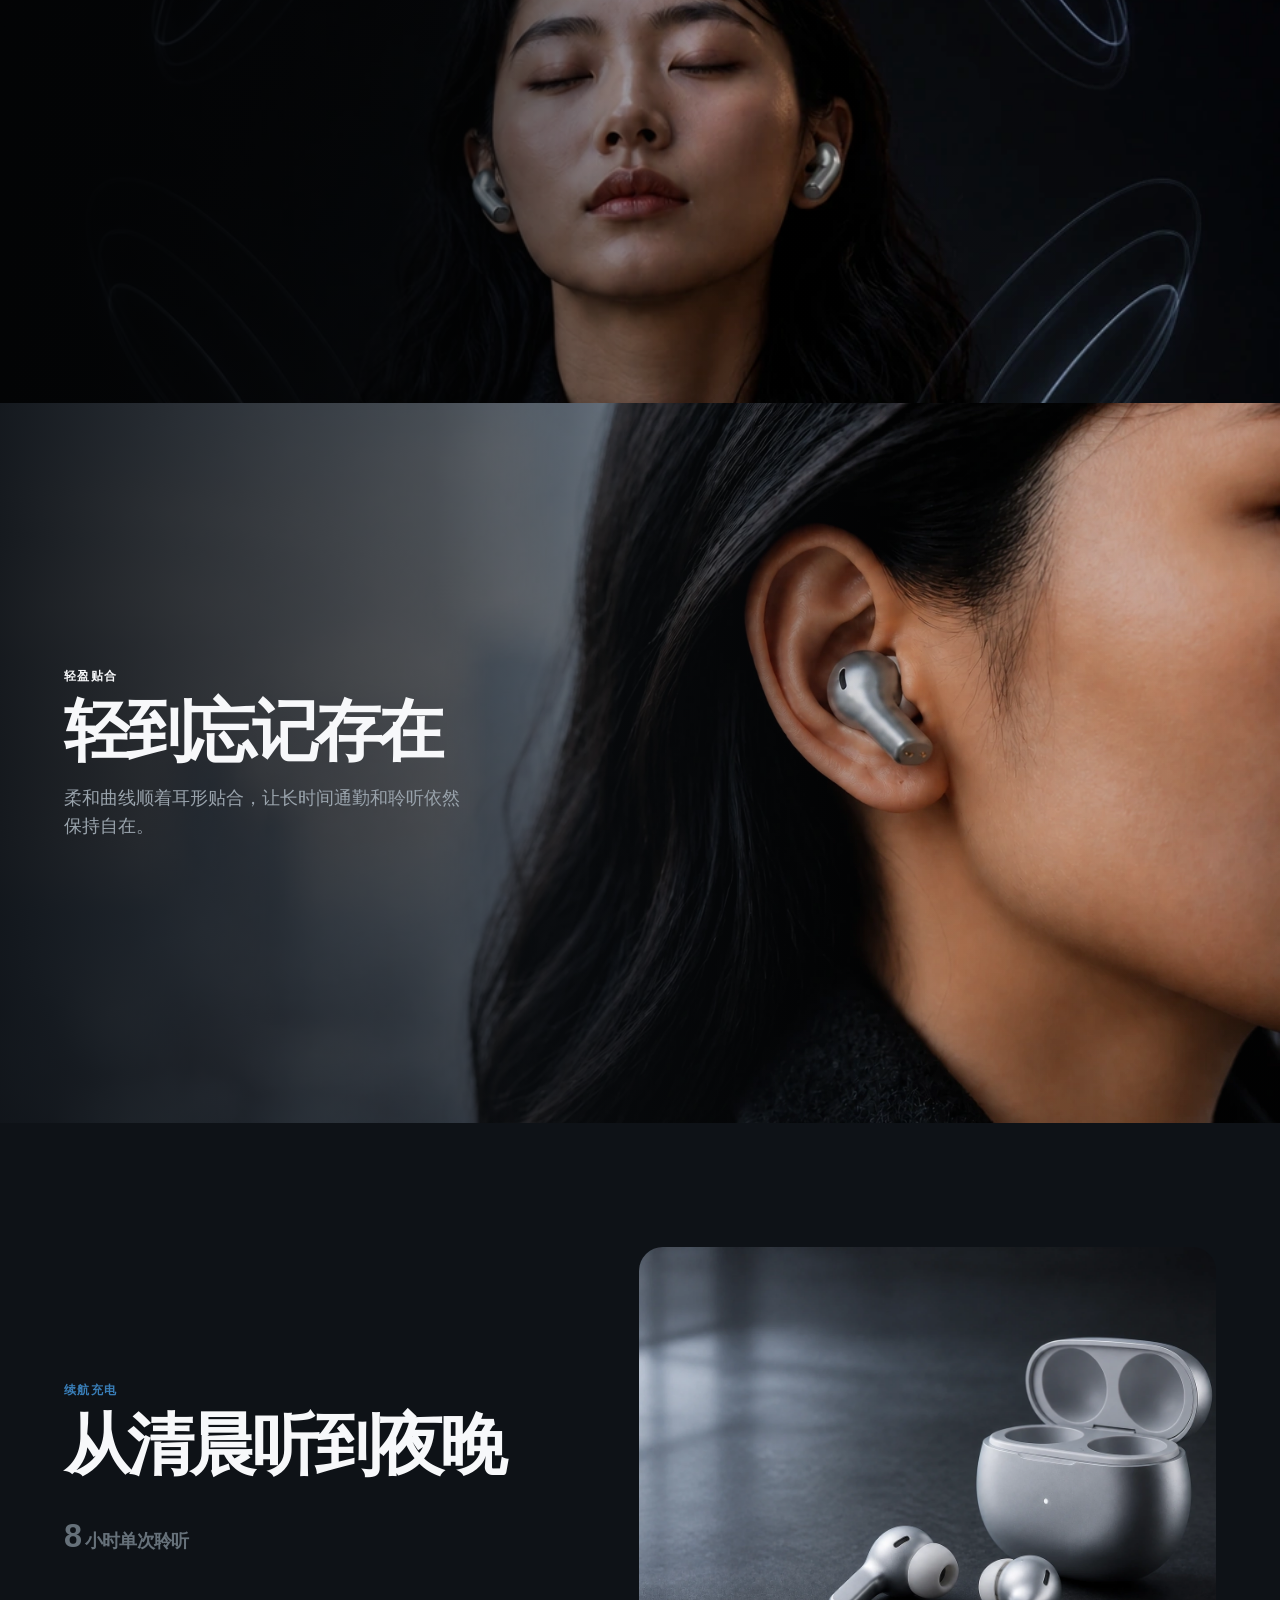
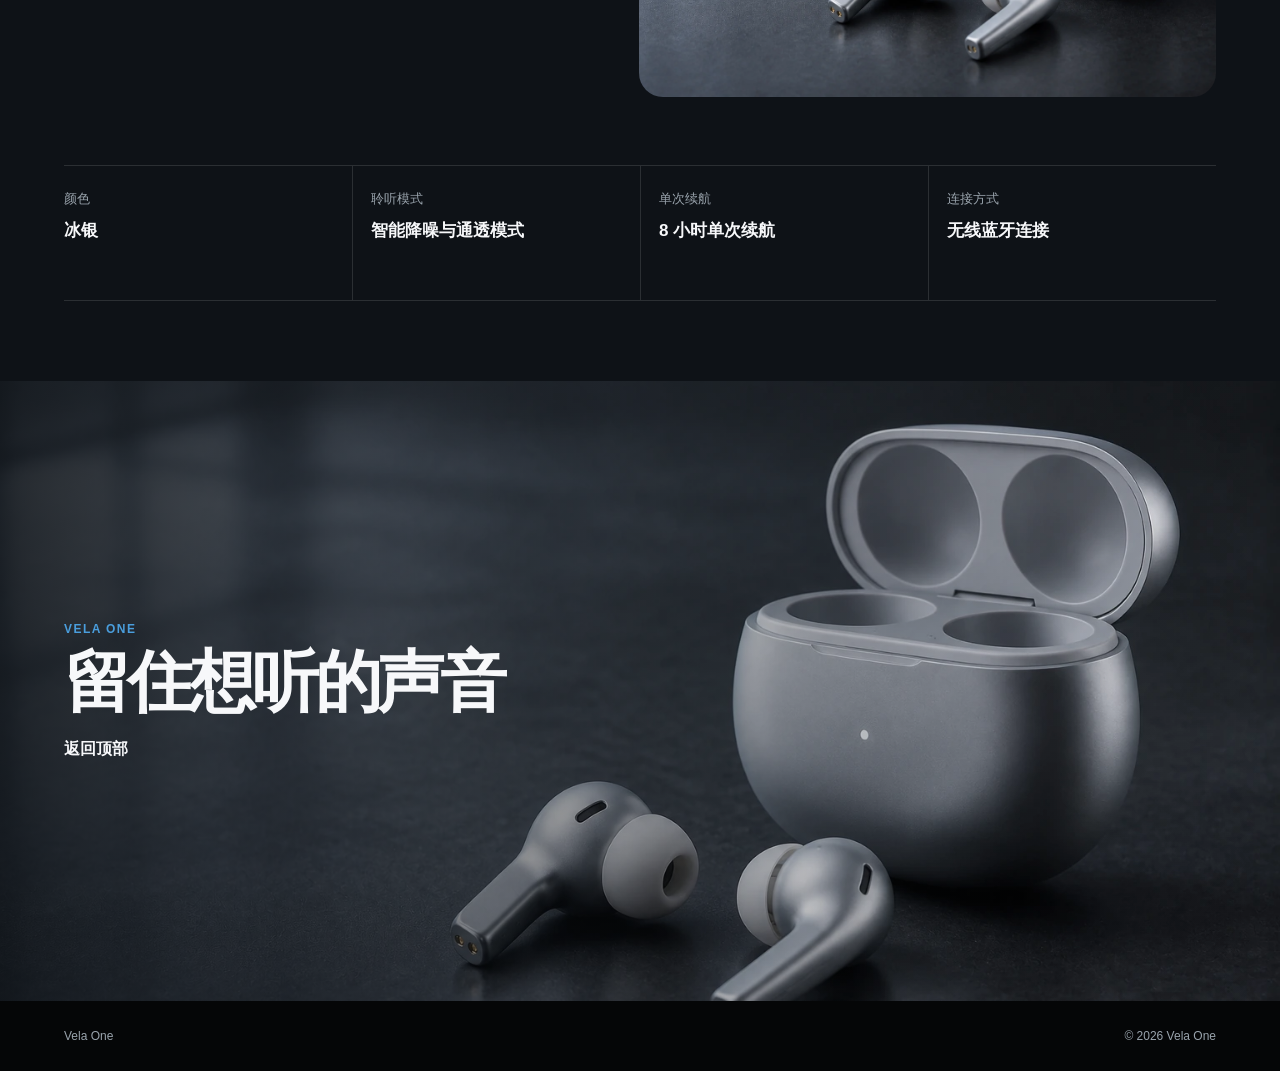
==== commit a8aa4503: "feat: restyle Vela One as cinematic dark story" ====
--- a/index.html
+++ b/index.html
@@ -3,7 +3,7 @@
   <head>
     <meta charset="UTF-8" />
     <meta name="viewport" content="width=device-width, initial-scale=1.0" />
-    <meta name="description" content="Vela One 是一款虚构的冰银无线耳机产品故事网站。" />
+    <meta name="description" content="Vela One 冰银无线耳机产品故事网站。" />
     <title>Vela One — 留住想听的声音</title>
     <link rel="icon" href="data:," />
     <link rel="stylesheet" href="styles.css" />
@@ -26,21 +26,16 @@
     <main>
       <section class="hero reveal is-visible" id="overview">
         <div class="hero-copy">
-          <p class="eyebrow">冰银无线耳机</p>
+          <p class="eyebrow">Vela One</p>
           <h1>静下来 听见更多</h1>
-          <p class="product-name">Vela One</p>
-          <p class="hero-line">隔开通勤的嘈杂，也保留音乐里的每一个细节。</p>
+          <p class="hero-line">把通勤的喧闹留在外面。</p>
           <div class="hero-actions">
             <a class="button button-primary" href="#highlights">探索 Vela One</a>
             <a class="text-link" href="#noise-control">体验降噪 <span aria-hidden="true">›</span></a>
           </div>
         </div>
         <div class="product-stage product-stage-hero">
-          <picture>
-            <source media="(max-width: 700px)" srcset="assets/vela-hero-studio-mobile.webp" />
-            <source media="(max-width: 1100px)" srcset="assets/vela-hero-studio-tablet.webp" />
-            <img class="hero-product-image" src="assets/vela-hero-studio-desktop-v2.webp" alt="浅银白棚拍背景中的一对冰银 Vela One 无线耳机" />
-          </picture>
+          <img class="hero-product-image" src="assets/vela-one-hero.png" alt="黑色产品舞台上的冰银 Vela One 耳机与充电盒" width="1536" height="1024" fetchpriority="high" decoding="async" />
         </div>
       </section>
 
@@ -49,23 +44,23 @@
         <h2>五个值得靠近的理由</h2>
         <div class="feature-grid">
           <a class="feature-card" href="#noise-control">
-            <img src="assets/vela-anc-desktop-clean.webp" alt="地铁车厢内佩戴冰银 Vela One 耳机的女子" />
+            <img src="assets/vela-one-anc-subway-product-crop.webp" alt="地铁驶过时放在深色台面上的冰银 Vela One 耳机" width="941" height="941" loading="lazy" decoding="async" />
             <span><strong>把通勤留在外面</strong><small>让车厢嘈杂退后。</small></span>
           </a>
           <a class="feature-card" href="#sound-quality">
-            <img src="assets/vela-acoustics.webp" alt="展示 Vela One 耳机声学结构的近景" />
+            <img src="assets/vela-acoustics.webp" alt="展示 Vela One 耳机声学结构的近景" width="1536" height="1024" loading="lazy" decoding="async" />
             <span><strong>听见每一层细节</strong><small>让人声与乐器更清晰。</small></span>
           </a>
           <a class="feature-card" href="#spatial-audio">
-            <img src="assets/vela-spatial-immersive-mobile.webp" alt="佩戴 Vela One 耳机沉浸在空间声场中的女性" />
+            <img src="assets/vela-spatial-immersive-mobile.webp" alt="佩戴 Vela One 耳机沉浸在空间声场中的女性" width="941" height="1672" loading="lazy" decoding="async" />
             <span><strong>声音来到身边</strong><small>让声场从身边展开。</small></span>
           </a>
           <a class="feature-card" href="#comfort">
-            <img src="assets/vela-fit-closeup-clean.webp" alt="佩戴 Vela One 耳机的耳部近景" />
+            <img src="assets/vela-fit-closeup-clean.webp" alt="佩戴 Vela One 耳机的耳部近景" width="1536" height="1024" loading="lazy" decoding="async" />
             <span><strong>轻到忘记存在</strong><small>让柔和曲线贴合耳形。</small></span>
           </a>
           <a class="feature-card" href="#specs">
-            <img src="assets/vela-case-still.webp" alt="放置在深色表面的冰银 Vela One 充电盒" />
+            <img src="assets/vela-case-still.webp" alt="放置在深色表面的冰银 Vela One 充电盒" width="1536" height="1024" loading="lazy" decoding="async" />
             <span><strong>8 小时单次聆听</strong><small>让音乐陪你从早到晚。</small></span>
           </a>
         </div>
@@ -84,17 +79,17 @@
         <div class="story-illustration">
           <picture class="noise-visual" data-noise-visual="anc" aria-hidden="true">
             <source media="(max-width: 700px)" srcset="assets/vela-anc-active-mobile.webp" />
-            <img src="assets/vela-anc-active-desktop.webp" alt="" />
+            <img src="assets/vela-anc-active-desktop.webp" alt="" width="1672" height="941" loading="lazy" decoding="async" />
           </picture>
           <picture class="noise-visual" data-noise-visual="transparency" aria-hidden="true">
             <source media="(max-width: 700px)" srcset="assets/vela-transparency-mobile.webp" />
-            <img src="assets/vela-transparency-desktop.webp" alt="" />
+            <img src="assets/vela-transparency-desktop.webp" alt="" width="1672" height="941" loading="lazy" decoding="async" />
           </picture>
         </div>
       </section>
 
       <section class="reference-sound-section reveal" id="sound-quality">
-        <img src="assets/vela-sound-reference.webp" alt="杜比音效调音台画面，展示调音师操作混音设备" />
+        <img src="assets/vela-sound-reference.webp" alt="杜比音效调音台画面，展示调音师操作混音设备" width="1260" height="1735" loading="lazy" decoding="async" />
       </section>
 
       <section class="story-section sound-section reveal" id="sound-engineering">
@@ -104,7 +99,7 @@
           <p>高解析无线传输保留更多音源细节与动态。双 DAC 分别驱动 11 mm 镀钛动圈与 6.7 mm 微平板单元，让低频更有力量，让人声与高频保持清晰细腻。</p>
         </div>
         <div class="story-illustration">
-          <img src="assets/vela-acoustics.webp" alt="展示 Vela One 耳机声学结构的近景" />
+          <img src="assets/vela-acoustics.webp" alt="展示 Vela One 耳机声学结构的近景" width="1536" height="1024" loading="lazy" decoding="async" />
         </div>
         <div class="sound-details">
           <div class="sound-proof-grid" aria-label="声学规格">
@@ -148,7 +143,7 @@
           <p>柔和曲线顺着耳形贴合，让长时间通勤和聆听依然保持自在。</p>
         </div>
         <div class="story-illustration">
-          <img src="assets/vela-fit-closeup-clean.webp" alt="佩戴 Vela One 耳机的耳部近景" />
+          <img src="assets/vela-fit-closeup-clean.webp" alt="佩戴 Vela One 耳机的耳部近景" width="1536" height="1024" loading="lazy" decoding="async" />
         </div>
       </section>
 
@@ -159,7 +154,7 @@
           <p class="battery-number">8 小时单次聆听</p>
         </div>
         <div class="case-stage">
-          <img src="assets/vela-case-still.webp" alt="放置在深色表面的冰银 Vela One 充电盒" />
+          <img src="assets/vela-case-still.webp" alt="放置在深色表面的冰银 Vela One 充电盒" width="1536" height="1024" loading="lazy" decoding="async" />
         </div>
         <dl class="spec-grid">
           <div><dt>颜色</dt><dd>冰银</dd></div>
@@ -167,14 +162,13 @@
           <div><dt>单次续航</dt><dd>8 小时单次续航</dd></div>
           <div><dt>连接方式</dt><dd>无线蓝牙连接</dd></div>
         </dl>
-        <p class="spec-note">以上均为练习网站使用的虚构产品设定。</p>
       </section>
 
       <section class="closing-section reveal" id="closing">
-        <img src="assets/vela-case-still.webp" alt="放置在深色表面的冰银 Vela One 充电盒" />
+        <img src="assets/vela-case-still.webp" alt="放置在深色表面的冰银 Vela One 充电盒" width="1536" height="1024" loading="lazy" decoding="async" />
         <div>
           <p class="eyebrow">Vela One</p>
-          <h2>静下来 听见更多</h2>
+          <h2>留住想听的声音</h2>
           <a class="text-link" href="#overview">返回顶部</a>
         </div>
       </section>
--- a/styles.css
+++ b/styles.css
@@ -1,11 +1,18 @@
 :root {
+  --night: #050607;
+  --night-soft: #0e1217;
+  --surface: #151a20;
+  --text: #f7f8fa;
+  --text-muted: #9aa4ad;
+  --metal: #d8dde1;
   --ink: #0b0e12;
   --muted: #66717a;
   --ice: #edf1f3;
   --graphite: #0e1217;
-  --accent: #72b7ee;
+  --accent: #4a9edd;
   --paper: #fbfcfc;
-  --line: rgba(11, 14, 18, 0.12);
+  --line: rgba(255, 255, 255, 0.12);
+  --line-light: rgba(11, 14, 18, 0.12);
   --max: 1240px;
 }
 
@@ -14,8 +21,8 @@
 body {
   margin: 0;
   overflow-x: hidden;
-  color: var(--ink);
-  background: var(--paper);
+  color: var(--text);
+  background: var(--night);
   font-family: Inter, "SF Pro Display", "PingFang SC", "Microsoft YaHei", sans-serif;
   -webkit-font-smoothing: antialiased;
 }
@@ -32,40 +39,46 @@
   justify-content: space-between;
   min-height: 52px;
   padding: 0 5vw;
-  color: var(--ink);
+  color: var(--text);
   transition: background 220ms ease, color 220ms ease, box-shadow 220ms ease;
 }
 .site-header.is-scrolled {
-  color: var(--ink);
-  background: rgba(251, 252, 252, 0.78);
-  box-shadow: 0 1px 0 rgba(11, 14, 18, 0.08);
+  color: var(--text);
+  background: rgba(5, 6, 7, 0.82);
+  box-shadow: 0 1px 0 var(--line);
   backdrop-filter: blur(18px);
 }
 .wordmark { font-size: 16px; font-weight: 680; letter-spacing: -0.03em; }
 .site-nav { display: flex; align-items: center; gap: clamp(16px, 2.5vw, 34px); font-size: 12px; }
 .site-nav a { opacity: 0.84; transition: opacity 180ms ease; }
 .site-nav a:hover { opacity: 1; }
-.site-nav .nav-cta { padding: 7px 12px; border-radius: 999px; color: var(--ink); background: var(--accent); opacity: 1; }
+.site-nav .nav-cta { padding: 7px 12px; border-radius: 999px; color: var(--night); background: var(--accent); opacity: 1; }
 .menu-toggle { display: none; border: 0; color: inherit; background: transparent; font: inherit; cursor: pointer; }
 
 .hero, .story-section, .battery-section, .specs-section { scroll-margin-top: 52px; }
 .hero {
   position: relative;
-  display: flex;
+  display: grid;
   align-items: center;
   min-height: max(700px, 100svh);
   padding: 104px max(5vw, calc((100vw - var(--max)) / 2)) 64px;
   overflow: hidden;
-  color: var(--ink);
-  background: #eef0f2;
+  color: var(--text);
+  background: var(--night);
 }
 .hero::after {
-  display: none;
+  position: absolute;
+  z-index: 1;
+  inset: 0;
+  display: block;
+  content: "";
+  pointer-events: none;
+  background: linear-gradient(90deg, rgba(5, 6, 7, 0.92) 0%, rgba(5, 6, 7, 0.55) 34%, rgba(5, 6, 7, 0.04) 70%);
 }
 .product-stage, .product-stage picture, .product-stage img { display: block; }
 .product-stage-hero { position: absolute; inset: 0; z-index: 0; min-height: 0; }
 .product-stage-hero picture { height: 100%; }
-.hero-product-image { width: 100%; height: 100%; object-fit: cover; object-position: right center; }
+.hero-product-image { width: 100%; height: 100%; object-fit: cover; object-position: center; }
 .hero-copy, .story-copy, .battery-copy { position: relative; z-index: 2; }
 .hero-copy { max-width: 490px; }
 .eyebrow { margin: 0 0 14px; font-size: 12px; font-weight: 650; letter-spacing: 0.12em; text-transform: uppercase; }
@@ -80,16 +93,16 @@
 }
 h1 { margin-bottom: 14px; font-size: clamp(52px, 6.6vw, 92px); line-height: 0.94; letter-spacing: -0.075em; white-space: nowrap; }
 h2 { margin-bottom: 20px; font-size: clamp(42px, 5.2vw, 76px); line-height: 0.98; letter-spacing: -0.065em; white-space: nowrap; }
-.product-name { margin-bottom: 24px; color: #3f4a53; font-size: 18px; font-weight: 620; letter-spacing: 0.04em; }
-.hero-line { max-width: 360px; margin-bottom: 30px; color: #4f5b64; font-size: clamp(17px, 1.5vw, 21px); line-height: 1.5; }
+.product-name { margin-bottom: 24px; color: var(--metal); font-size: 18px; font-weight: 620; letter-spacing: 0.04em; }
+.hero-line { max-width: 360px; margin-bottom: 30px; color: var(--text-muted); font-size: clamp(17px, 1.5vw, 21px); line-height: 1.5; }
 .hero-actions { display: flex; align-items: center; gap: 22px; font-size: 15px; }
 .button { display: inline-flex; align-items: center; justify-content: center; padding: 11px 18px; border-radius: 999px; font-weight: 600; }
-.button-primary { color: var(--ink); background: var(--accent); transition: transform 180ms ease, background 180ms ease; }
+.button-primary { color: var(--night); background: var(--accent); transition: transform 180ms ease, background 180ms ease; }
 .button-primary:hover { transform: translateY(-1px); background: #9bd0f5; }
 .text-link { color: inherit; font-weight: 600; }
 .text-link span { color: var(--accent); font-size: 1.25em; }
 
-.highlights-section { width: 90%; max-width: var(--max); margin: 0 auto; padding: 116px 0 128px; }
+.highlights-section { width: 90%; max-width: var(--max); margin: 0 auto; padding: 116px 0 128px; color: var(--text); }
 .feature-grid { display: grid; grid-template-columns: repeat(6, minmax(0, 1fr)); gap: 16px; margin-top: 46px; }
 .feature-card {
   position: relative;
@@ -97,7 +110,7 @@
   min-height: 340px;
   overflow: hidden;
   border-radius: 22px;
-  background: var(--ice);
+  background: var(--surface);
   isolation: isolate;
 }
 .feature-card:nth-child(1) { grid-column: span 4; min-height: 480px; }
@@ -129,12 +142,14 @@
   gap: clamp(40px, 8vw, 150px);
   row-gap: 0;
   padding: 92px max(5vw, calc((100vw - var(--max)) / 2));
-  background: linear-gradient(125deg, #f8fafb 0%, #e4e9eb 100%);
+  color: var(--ink);
+  background: var(--paper);
 }
 .sound-section .story-copy { grid-area: copy; max-width: 520px; align-self: end; }
 .sound-section h2 { max-width: 560px; font-size: clamp(44px, 4.2vw, 62px); white-space: normal; text-wrap: balance; }
 .sound-section h2 span { display: block; }
-.sound-section .story-illustration { grid-area: visual; width: min(100%, 690px); height: min(620px, 68vw); justify-self: end; border-radius: 50% 50% 0 0; overflow: hidden; }
+.sound-section .story-illustration { grid-area: visual; width: min(100%, 690px); height: min(620px, 68vw); justify-self: end; overflow: hidden; border-radius: 50% 50% 0 0; opacity: 0.86; transform: translateX(18px); transition: opacity 700ms cubic-bezier(.2, .7, .2, 1), transform 700ms cubic-bezier(.2, .7, .2, 1); }
+.sound-section.is-visible .story-illustration { opacity: 1; transform: translateX(0); }
 .sound-section .story-illustration img { object-position: 60% center; }
 .sound-details { grid-area: details; max-width: 520px; margin-top: 30px; align-self: start; }
 .sound-proof-grid { display: grid; grid-template-columns: repeat(3, minmax(0, 1fr)); border-top: 1px solid rgba(11, 14, 18, 0.14); }
@@ -151,13 +166,13 @@
 .certification-lhdc { width: 126px; }
 .certification-hires { width: 58px; }
 
-.noise-experience { display: flex; align-items: center; min-height: min(780px, 88svh); padding: 92px max(5vw, calc((100vw - var(--max)) / 2)); color: #fff; background: #202934; isolation: isolate; }
+.noise-experience { display: flex; align-items: center; min-height: 100svh; padding: 92px max(5vw, calc((100vw - var(--max)) / 2)); color: var(--text); background: var(--night-soft); isolation: isolate; }
 .noise-experience .story-copy { z-index: 3; }
-.noise-experience .story-copy > p:not(.eyebrow) { color: #edf1f3; }
+.noise-experience .story-copy > p:not(.eyebrow) { color: var(--metal); }
 .noise-experience .story-illustration { position: absolute; z-index: -2; inset: 0; width: auto; height: auto; }
 .noise-experience .story-illustration picture, .noise-experience .story-illustration img { width: 100%; height: 100%; }
 .noise-experience .story-illustration img { object-position: 64% center; }
-.noise-visual { position: absolute; inset: 0; opacity: 0; pointer-events: none; transition: opacity 420ms ease; }
+.noise-visual { position: absolute; inset: 0; opacity: 0; pointer-events: none; transition: opacity 520ms cubic-bezier(.2, .7, .2, 1); }
 .noise-experience[data-mode="anc"] .noise-visual[data-noise-visual="anc"],
 .noise-experience[data-mode="transparency"] .noise-visual[data-noise-visual="transparency"] { opacity: 1; }
 .noise-experience::before { position: absolute; z-index: -1; inset: 0; content: ""; pointer-events: none; background: linear-gradient(90deg, rgba(10, 15, 20, 0.78) 0%, rgba(10, 15, 20, 0.5) 36%, rgba(10, 15, 20, 0.04) 72%); transition: background 300ms ease; }
@@ -172,8 +187,8 @@
   align-items: flex-start;
   min-height: max(780px, 100svh);
   padding: 112px max(5vw, calc((100vw - var(--max)) / 2)) 72px;
-  color: #f7f8f8;
-  background: #030405;
+  color: var(--text);
+  background: var(--night);
   isolation: isolate;
 }
 .campaign-copy { position: relative; z-index: 2; max-width: 530px; }
@@ -189,37 +204,38 @@
 .spatial-modes span { display: grid; width: 34px; height: 34px; place-items: center; font-size: 25px; line-height: 1; }
 .spatial-showcase::after { background: linear-gradient(90deg, rgba(3, 4, 5, 0.97) 0%, rgba(3, 4, 5, 0.72) 31%, rgba(3, 4, 5, 0.04) 60%); }
 
-.reference-sound-section { padding: 72px 24px; background: #000; }
+.reference-sound-section { padding: 72px 24px; background: var(--night); }
 .reference-sound-section img { display: block; width: min(100%, 960px); height: auto; margin: 0 auto; }
 
-.story-silver { display: flex; align-items: center; min-height: min(720px, 80svh); padding: 92px max(5vw, calc((100vw - var(--max)) / 2)); background: var(--ice); isolation: isolate; }
+.story-silver { display: flex; align-items: center; min-height: min(720px, 80svh); padding: 92px max(5vw, calc((100vw - var(--max)) / 2)); color: var(--text); background: var(--night-soft); isolation: isolate; }
 .story-silver .story-copy { z-index: 1; }
+.story-silver .story-copy > p:not(.eyebrow) { color: var(--text-muted); }
 .story-silver .story-illustration { position: absolute; inset: 0; z-index: -1; width: auto; height: auto; }
 .story-silver .story-illustration img { object-position: 65% center; }
-.story-silver::after { position: absolute; z-index: 0; inset: 0; content: ""; pointer-events: none; background: linear-gradient(90deg, rgba(237, 241, 243, 0.97), rgba(237, 241, 243, 0.75) 34%, rgba(237, 241, 243, 0.05) 72%); }
-
-.specs-section { display: grid; grid-template-columns: 0.9fr 1.1fr; grid-template-areas: "copy case" "specs specs" "note note"; column-gap: clamp(40px, 8vw, 140px); align-items: center; padding: 124px max(5vw, calc((100vw - var(--max)) / 2)) 80px; background: #f6f8f8; }
-.battery-copy { grid-area: copy; color: var(--ink); }
+.story-silver::after { position: absolute; z-index: 0; inset: 0; content: ""; pointer-events: none; background: linear-gradient(90deg, rgba(14, 18, 23, 0.96), rgba(14, 18, 23, 0.7) 34%, rgba(14, 18, 23, 0.08) 72%); }
+
+.specs-section { display: grid; grid-template-columns: 0.9fr 1.1fr; grid-template-areas: "copy case" "specs specs" "note note"; column-gap: clamp(40px, 8vw, 140px); align-items: center; padding: 124px max(5vw, calc((100vw - var(--max)) / 2)) 80px; color: var(--text); background: var(--night-soft); }
+.battery-copy { grid-area: copy; color: var(--text); }
 .battery-copy .eyebrow { color: #397eb8; }
-.battery-number { margin: 32px 0 0; color: var(--ink); font-size: clamp(30px, 2.8vw, 44px); font-weight: 620; letter-spacing: -0.05em; }
+.battery-number { margin: 32px 0 0; color: var(--text); font-size: clamp(30px, 2.8vw, 44px); font-weight: 620; letter-spacing: -0.05em; }
 .battery-number::first-letter { font-size: 1.8em; }
 .case-stage { grid-area: case; height: 450px; overflow: hidden; border-radius: 24px; background: var(--graphite); }
 .case-stage img { display: block; width: 100%; height: 100%; object-fit: cover; object-position: center; }
 .spec-grid { grid-area: specs; display: grid; grid-template-columns: repeat(4, 1fr); margin: 68px 0 0; border-top: 1px solid var(--line); }
 .spec-grid div { min-height: 135px; padding: 24px 18px 18px 0; border-bottom: 1px solid var(--line); }
 .spec-grid div + div { padding-left: 18px; border-left: 1px solid var(--line); }
-dt { margin-bottom: 12px; color: var(--muted); font-size: 13px; }
+dt { margin-bottom: 12px; color: var(--text-muted); font-size: 13px; }
 dd { margin: 0; font-size: 17px; font-weight: 620; line-height: 1.35; }
-.spec-note { grid-area: note; margin: 22px 0 0; color: var(--muted); font-size: 13px; }
-
-.closing-section { position: relative; display: grid; place-items: center start; min-height: 620px; padding: 92px max(5vw, calc((100vw - var(--max)) / 2)); overflow: hidden; color: #fff; background: var(--graphite); isolation: isolate; }
+.spec-note { grid-area: note; margin: 22px 0 0; color: var(--text-muted); font-size: 13px; }
+
+.closing-section { position: relative; display: grid; place-items: center start; min-height: 620px; padding: 92px max(5vw, calc((100vw - var(--max)) / 2)); overflow: hidden; color: var(--text); background: var(--night); isolation: isolate; }
 .closing-section img { position: absolute; z-index: -2; inset: 0; width: 100%; height: 100%; object-fit: cover; object-position: 70% 55%; }
 .closing-section::before { position: absolute; z-index: -1; inset: 0; content: ""; background: linear-gradient(90deg, rgba(10, 14, 18, 0.86), rgba(10, 14, 18, 0.35) 54%, transparent); }
 .closing-section > div { max-width: 520px; }
 .closing-section .eyebrow { color: var(--accent); }
 .closing-section h2 { margin-bottom: 24px; }
 
-.site-footer { display: flex; justify-content: space-between; gap: 20px; padding: 28px 5vw; color: #aeb7bd; background: var(--graphite); font-size: 12px; }
+.site-footer { display: flex; justify-content: space-between; gap: 20px; padding: 28px 5vw; color: var(--text-muted); background: var(--night); font-size: 12px; }
 .site-footer p { margin: 0; }
 .reveal { opacity: 0; transform: translateY(18px); transition: opacity 650ms ease, transform 650ms ease; }
 .reveal.is-visible { opacity: 1; transform: translateY(0); }
@@ -232,12 +248,26 @@
 @media (max-width: 700px) {
   .site-header { min-height: 52px; padding: 0 max(18px, env(safe-area-inset-right)) 0 max(18px, env(safe-area-inset-left)); }
   .menu-toggle { display: block; min-width: 44px; min-height: 44px; padding: 10px; font-size: 12px; }
-  .site-nav { position: absolute; top: 52px; left: max(14px, env(safe-area-inset-left)); right: max(14px, env(safe-area-inset-right)); display: none; flex-direction: column; align-items: stretch; gap: 0; padding: 10px; color: var(--ink); background: rgba(252, 252, 251, 0.96); border-radius: 14px; box-shadow: 0 12px 34px rgba(0, 0, 0, 0.13); backdrop-filter: blur(18px); }
+  .site-nav { position: absolute; top: 52px; left: max(14px, env(safe-area-inset-left)); right: max(14px, env(safe-area-inset-right)); display: none; flex-direction: column; align-items: stretch; gap: 0; padding: 10px; color: var(--text); background: rgba(14, 18, 23, 0.96); border: 1px solid var(--line); border-radius: 14px; box-shadow: 0 12px 34px rgba(0, 0, 0, 0.34); backdrop-filter: blur(18px); }
   .site-nav.is-open { display: flex; }
   .site-nav a { display: flex; align-items: center; min-height: 44px; padding: 12px; }
-  .site-nav .nav-cta { margin-top: 4px; text-align: center; }
-  .hero { align-items: flex-start; min-height: 760px; padding: 94px max(18px, env(safe-area-inset-right)) 42px max(18px, env(safe-area-inset-left)); }
-  .hero-product-image { object-position: center; }
+  .site-nav a[href="#overview"] { order: 1; }
+  .site-nav a[href="#noise-control"] { order: 2; }
+  .site-nav a[href="#sound-quality"] { order: 3; }
+  .site-nav a[href="#comfort"] { order: 4; }
+  .site-nav a[href="#specs"] { order: 5; }
+  .site-nav .nav-cta { display: none; }
+  .hero { display: grid; grid-template-rows: auto minmax(0, 1fr); align-items: start; min-height: 100svh; padding: 82px max(18px, env(safe-area-inset-right)) 0 max(18px, env(safe-area-inset-left)); text-align: center; }
+  .hero-copy { display: flex; flex-direction: column; align-items: center; width: 100%; max-width: none; }
+  .hero .eyebrow { margin-bottom: 12px; }
+  .hero-line { display: block; max-width: 280px; margin-bottom: 18px; font-size: 16px; }
+  .hero .product-name { order: -1; margin: 0 0 12px; font-size: 16px; }
+  .hero h1 { margin-bottom: 18px; }
+  .hero-actions { justify-content: center; }
+  .hero-actions .button-primary { display: none; }
+  .product-stage-hero { position: relative; inset: auto; z-index: 0; width: calc(100% + 36px); min-height: 0; margin: 32px -18px 0; overflow: hidden; }
+  .product-stage-hero picture { height: auto; }
+  .hero-product-image { width: 100%; height: 100%; object-fit: cover; object-position: 70% center; }
   h1, h2, .display-title { font-size: clamp(34px, 10.2vw, 42px); white-space: nowrap; }
   .hero-line { font-size: 18px; }
   .highlights-section { width: 100%; padding: 82px max(18px, env(safe-area-inset-right)) 82px max(18px, env(safe-area-inset-left)); }
@@ -309,6 +339,6 @@
 @media (prefers-reduced-motion: reduce) {
   html { scroll-behavior: auto; }
   *, *::before, *::after { transition-duration: 0.01ms !important; animation-duration: 0.01ms !important; }
-  .noise-experience::before, .feature-card img, .mode-switch button { transition: none; }
+  .noise-experience::before, .feature-card img, .mode-switch button, .sound-section .story-illustration { transition: none; }
   .reveal { opacity: 1; transform: none; }
 }
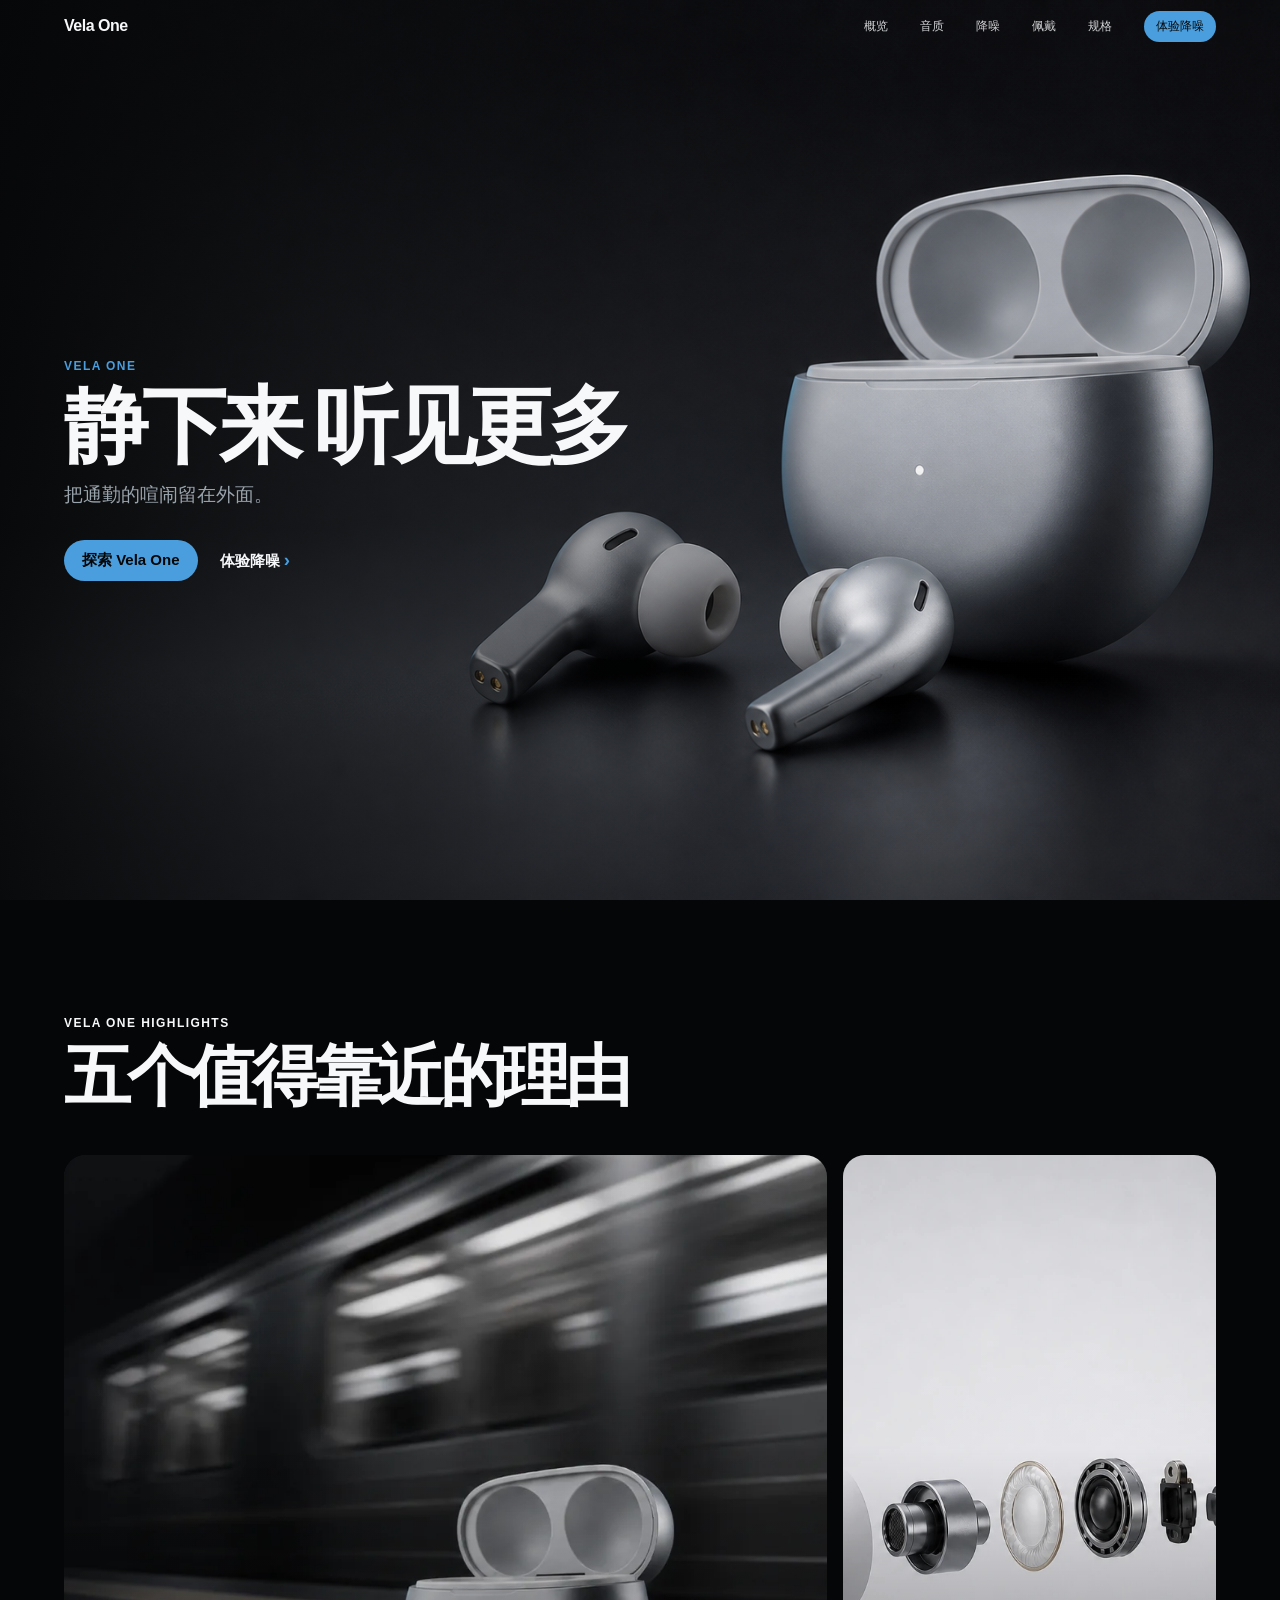
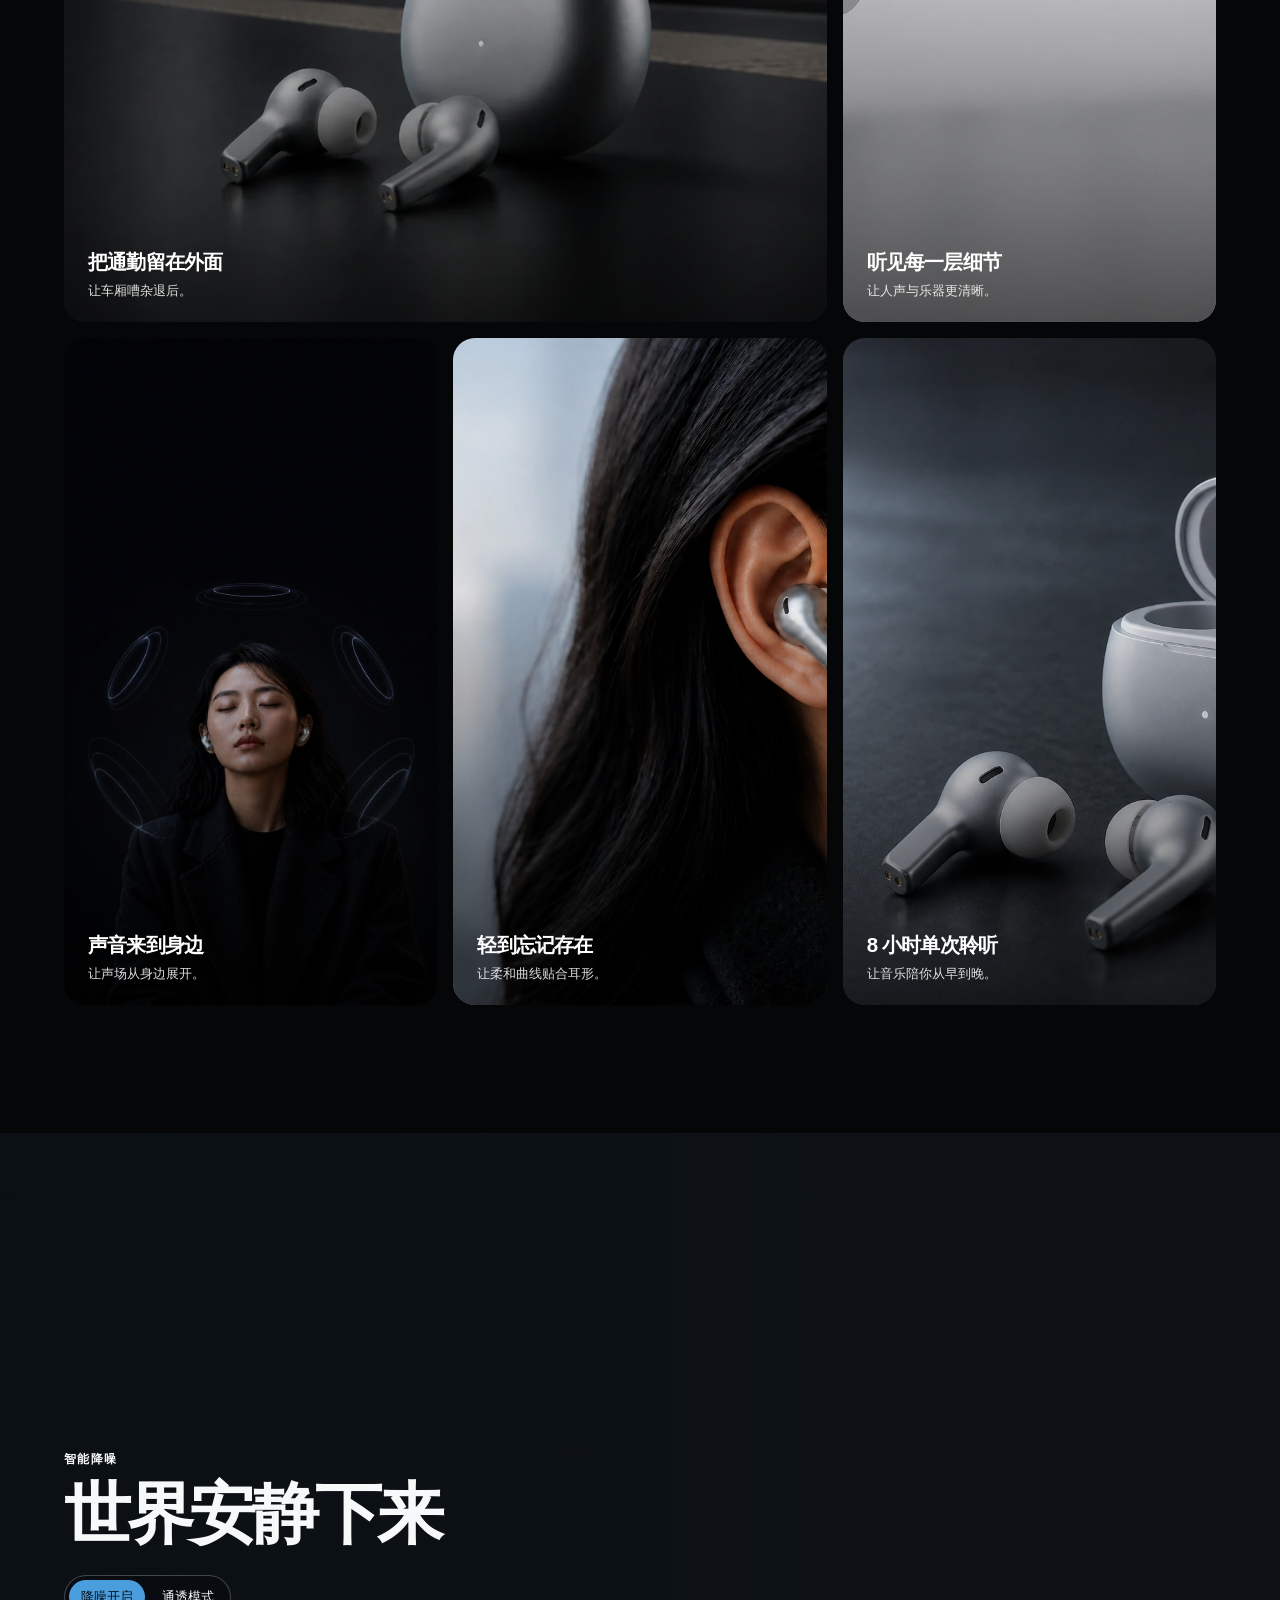
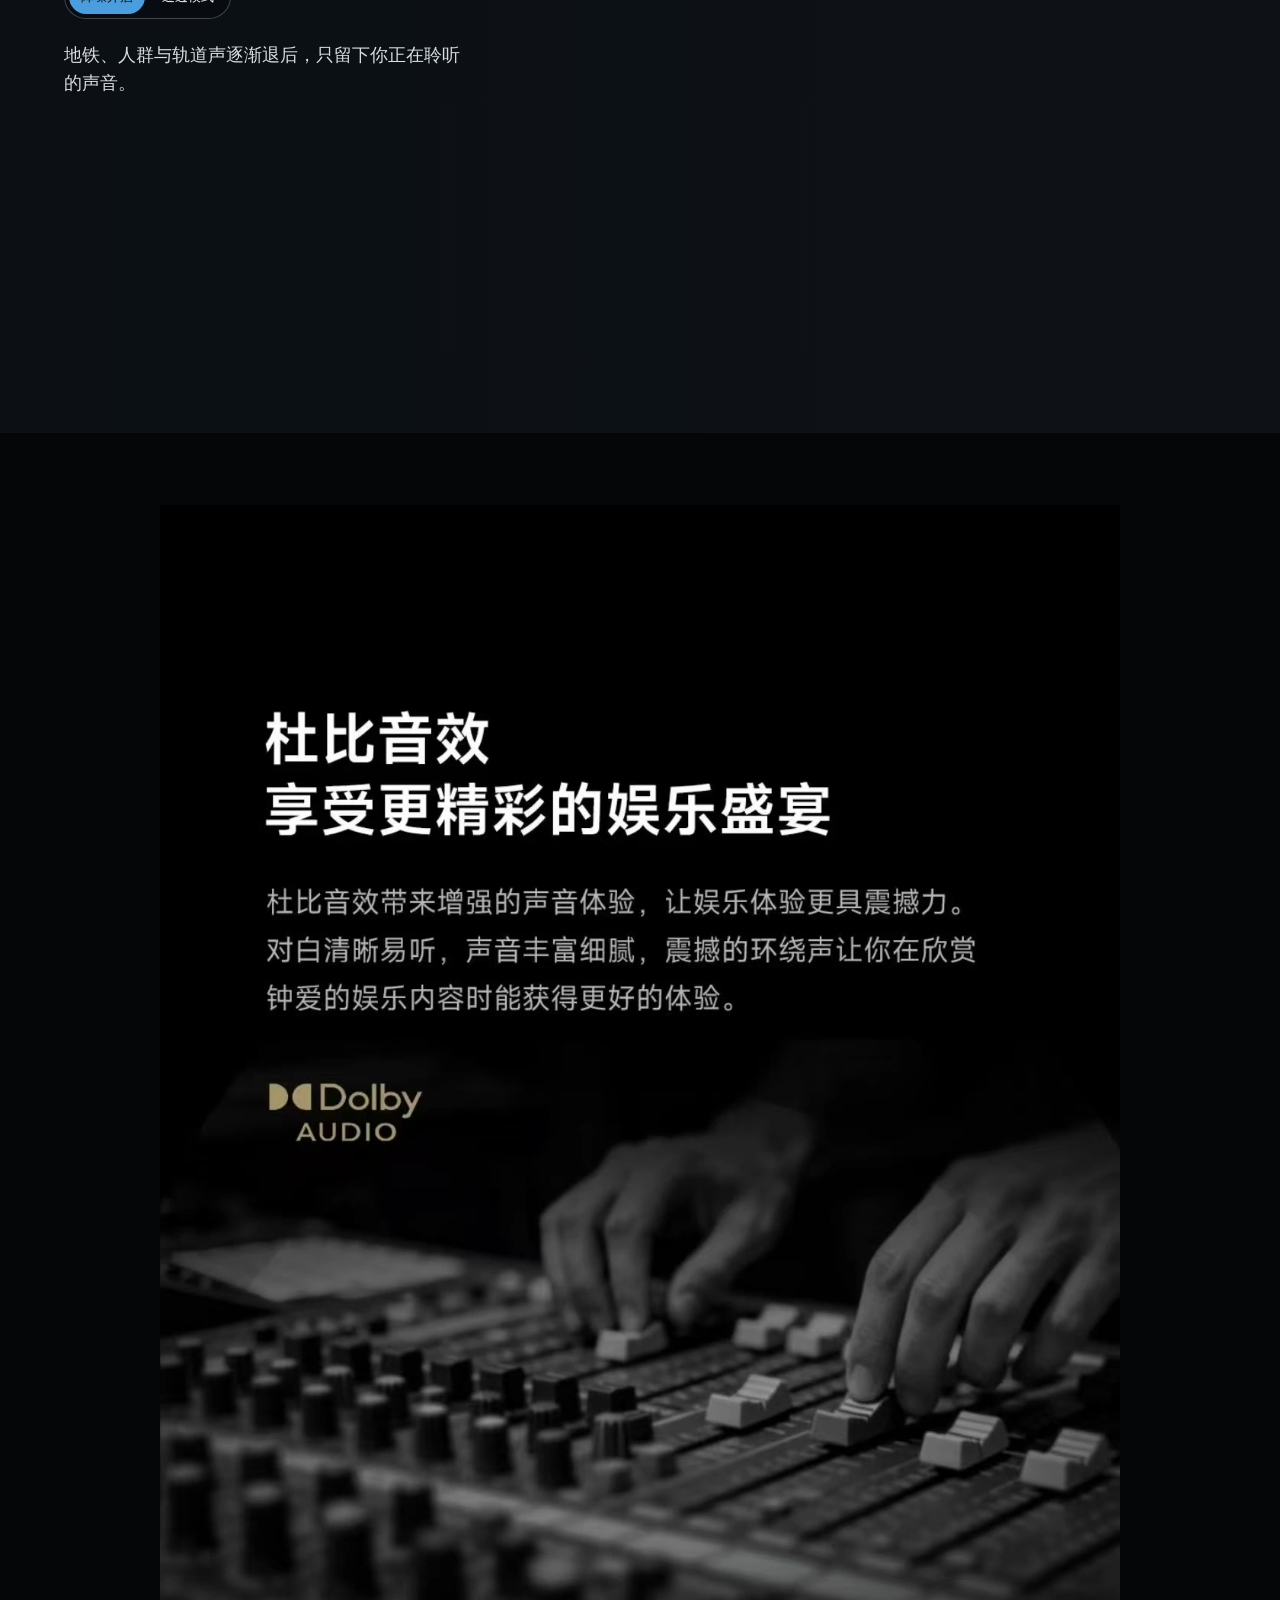
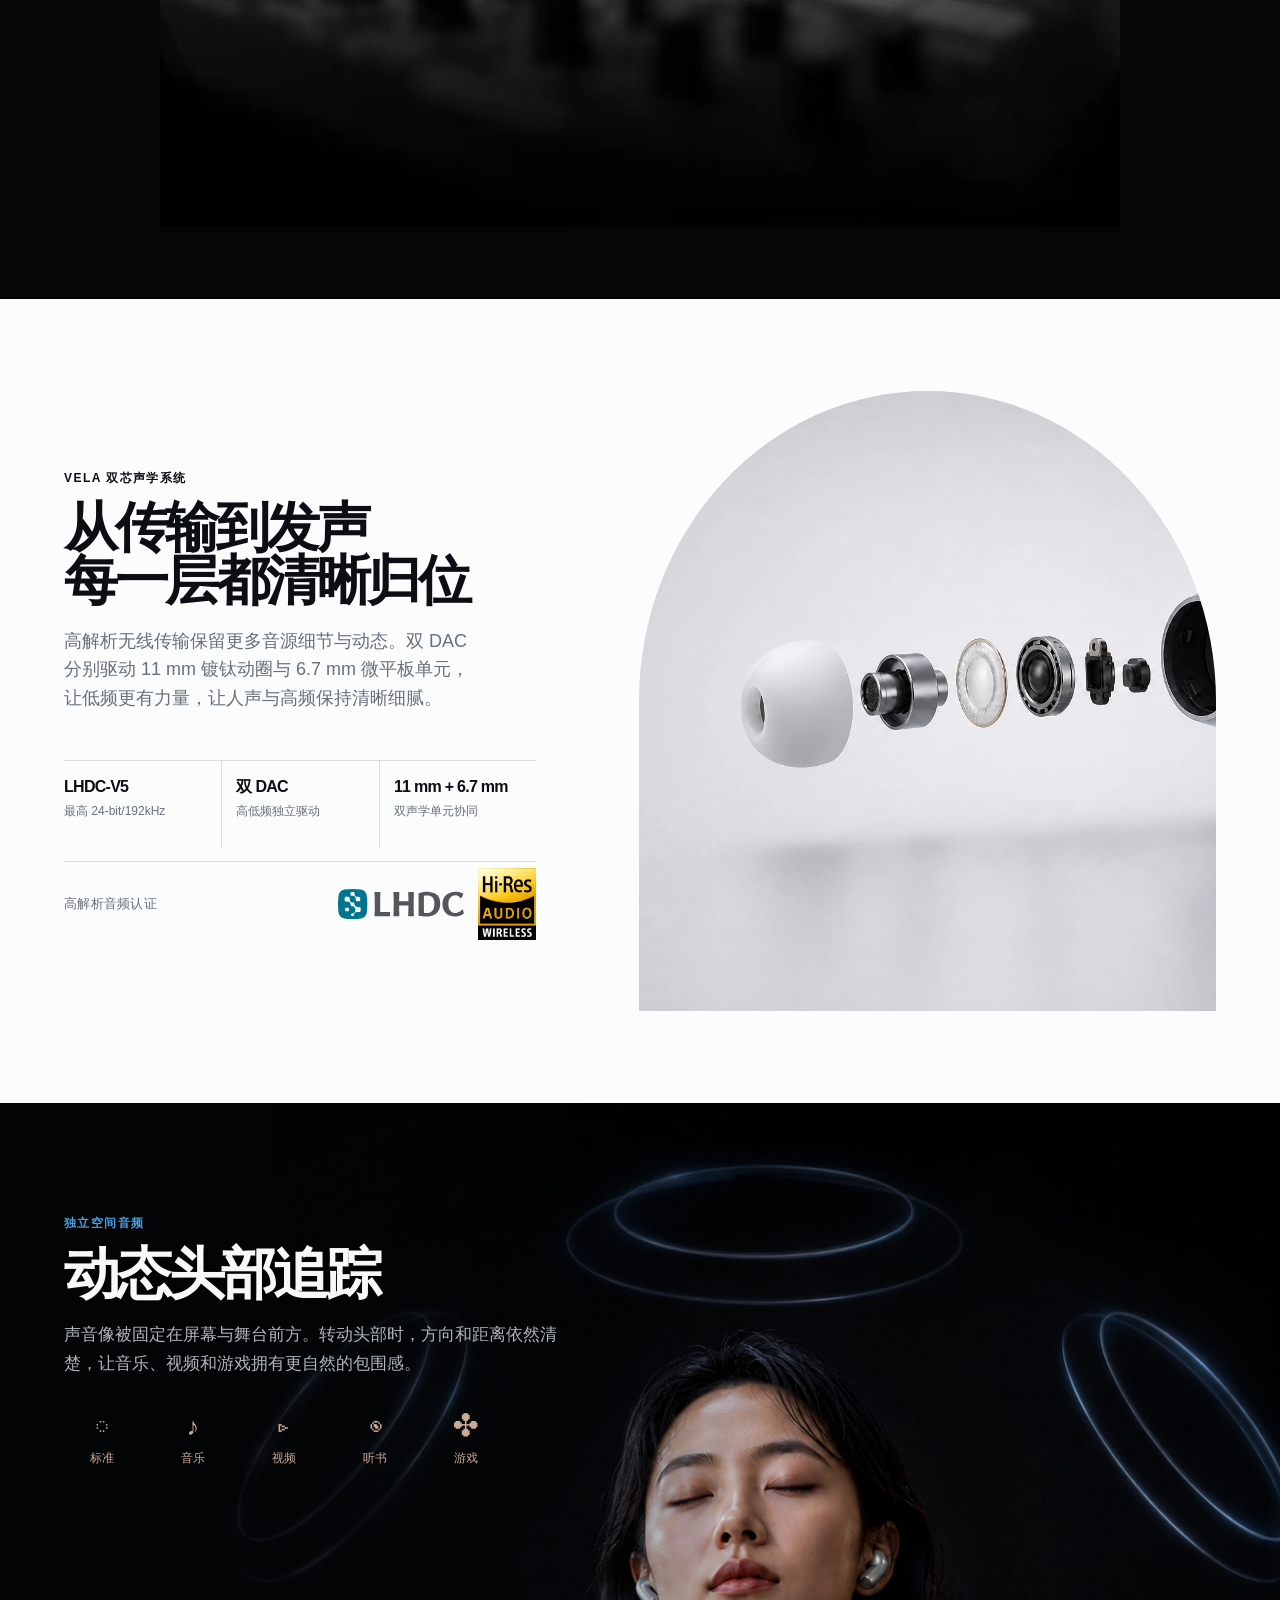
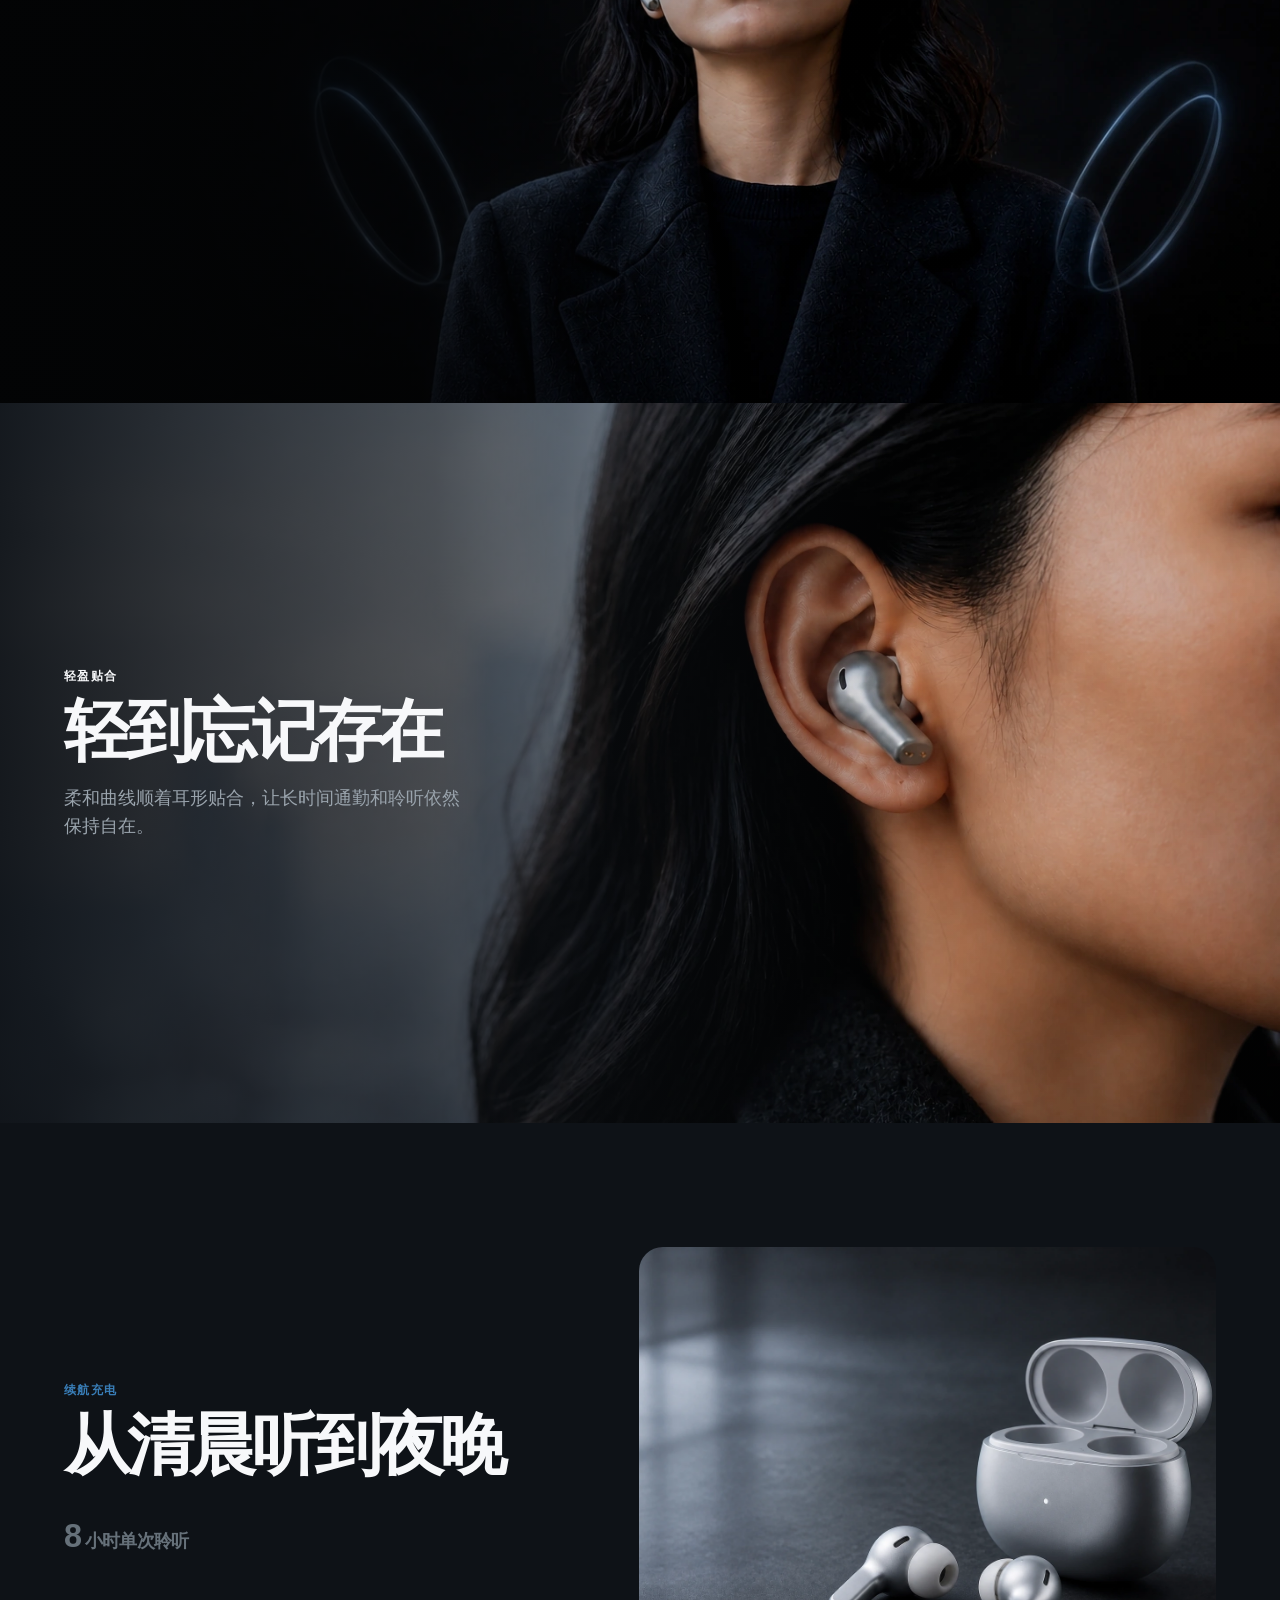
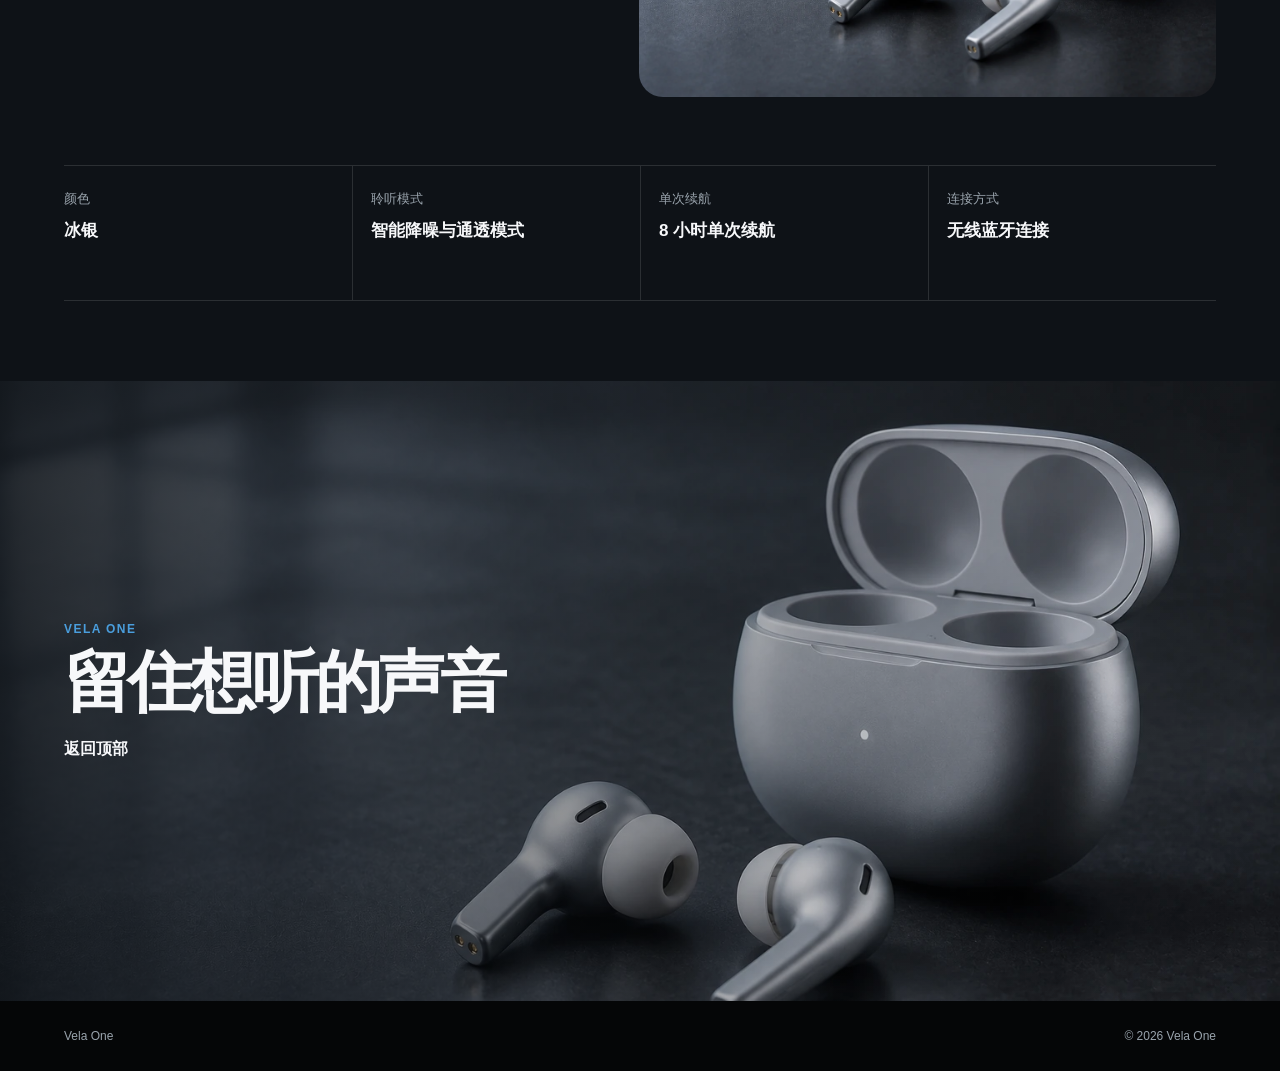
==== commit 89bca756: "fix: link sound card to acoustic proof" ====
--- a/index.html
+++ b/index.html
@@ -47,7 +47,7 @@
             <img src="assets/vela-one-anc-subway-product-crop.webp" alt="地铁驶过时放在深色台面上的冰银 Vela One 耳机" width="941" height="941" loading="lazy" decoding="async" />
             <span><strong>把通勤留在外面</strong><small>让车厢嘈杂退后。</small></span>
           </a>
-          <a class="feature-card" href="#sound-quality">
+          <a class="feature-card" href="#sound-engineering">
             <img src="assets/vela-acoustics.webp" alt="展示 Vela One 耳机声学结构的近景" width="1536" height="1024" loading="lazy" decoding="async" />
             <span><strong>听见每一层细节</strong><small>让人声与乐器更清晰。</small></span>
           </a>
--- a/styles.css
+++ b/styles.css
@@ -265,7 +265,7 @@
   .hero h1 { margin-bottom: 18px; }
   .hero-actions { justify-content: center; }
   .hero-actions .button-primary { display: none; }
-  .product-stage-hero { position: relative; inset: auto; z-index: 0; width: calc(100% + 36px); min-height: 0; margin: 32px -18px 0; overflow: hidden; }
+  .product-stage-hero { position: relative; inset: auto; z-index: 0; width: calc(100% + 36px); height: 100%; min-height: 0; margin: 32px -18px 0; overflow: hidden; }
   .product-stage-hero picture { height: auto; }
   .hero-product-image { width: 100%; height: 100%; object-fit: cover; object-position: 70% center; }
   h1, h2, .display-title { font-size: clamp(34px, 10.2vw, 42px); white-space: nowrap; }
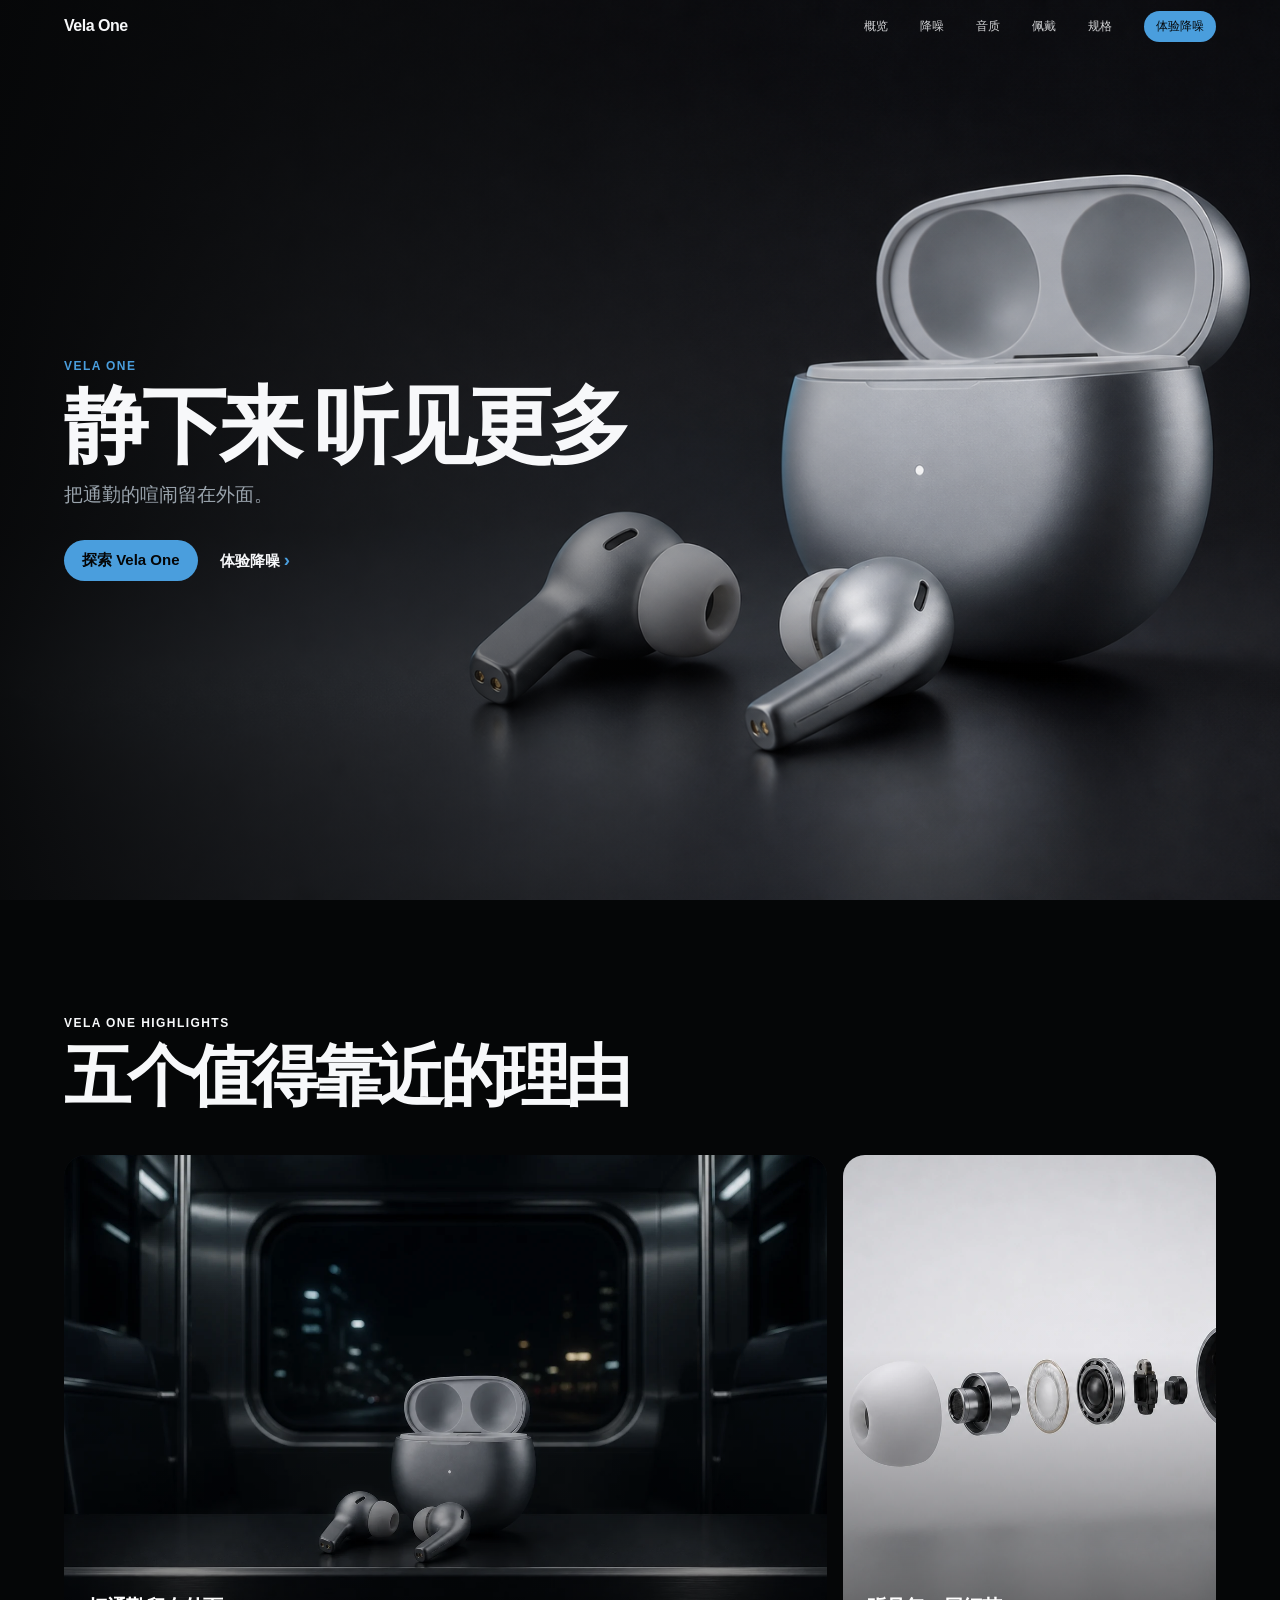
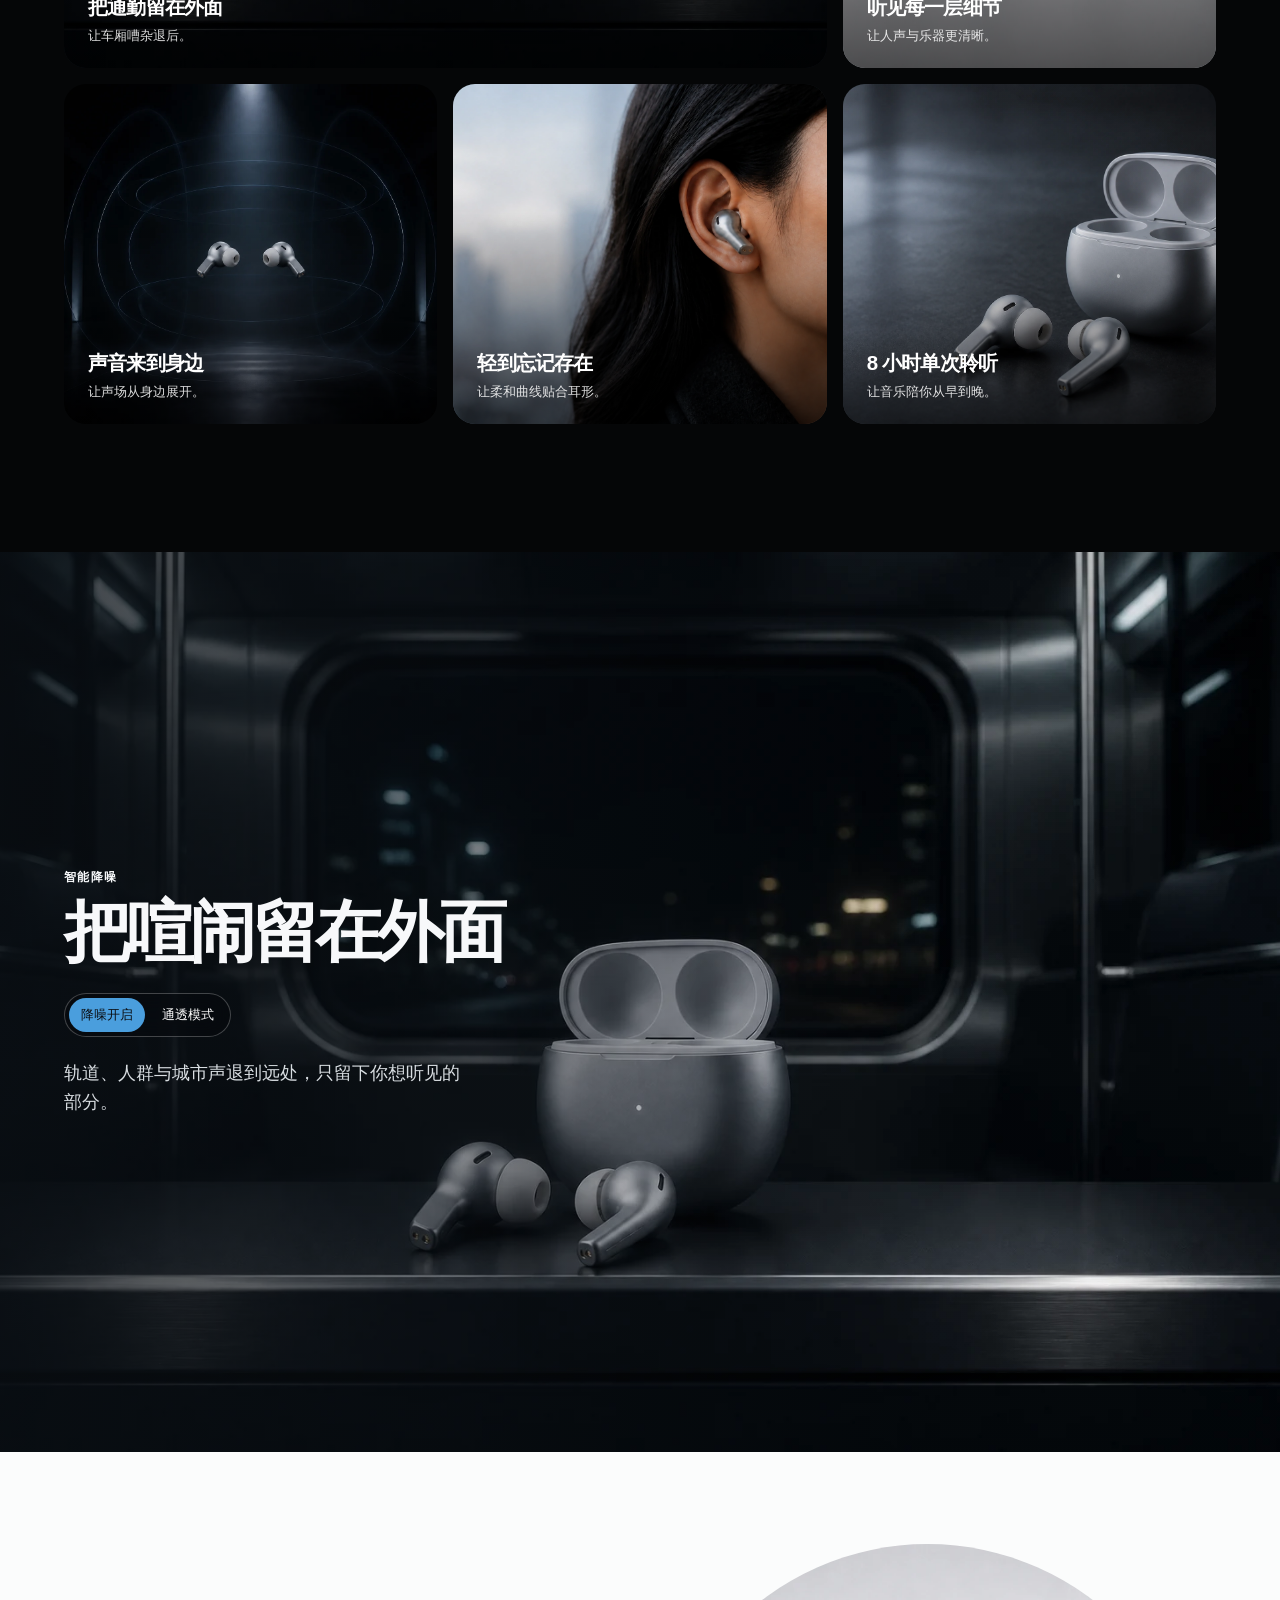
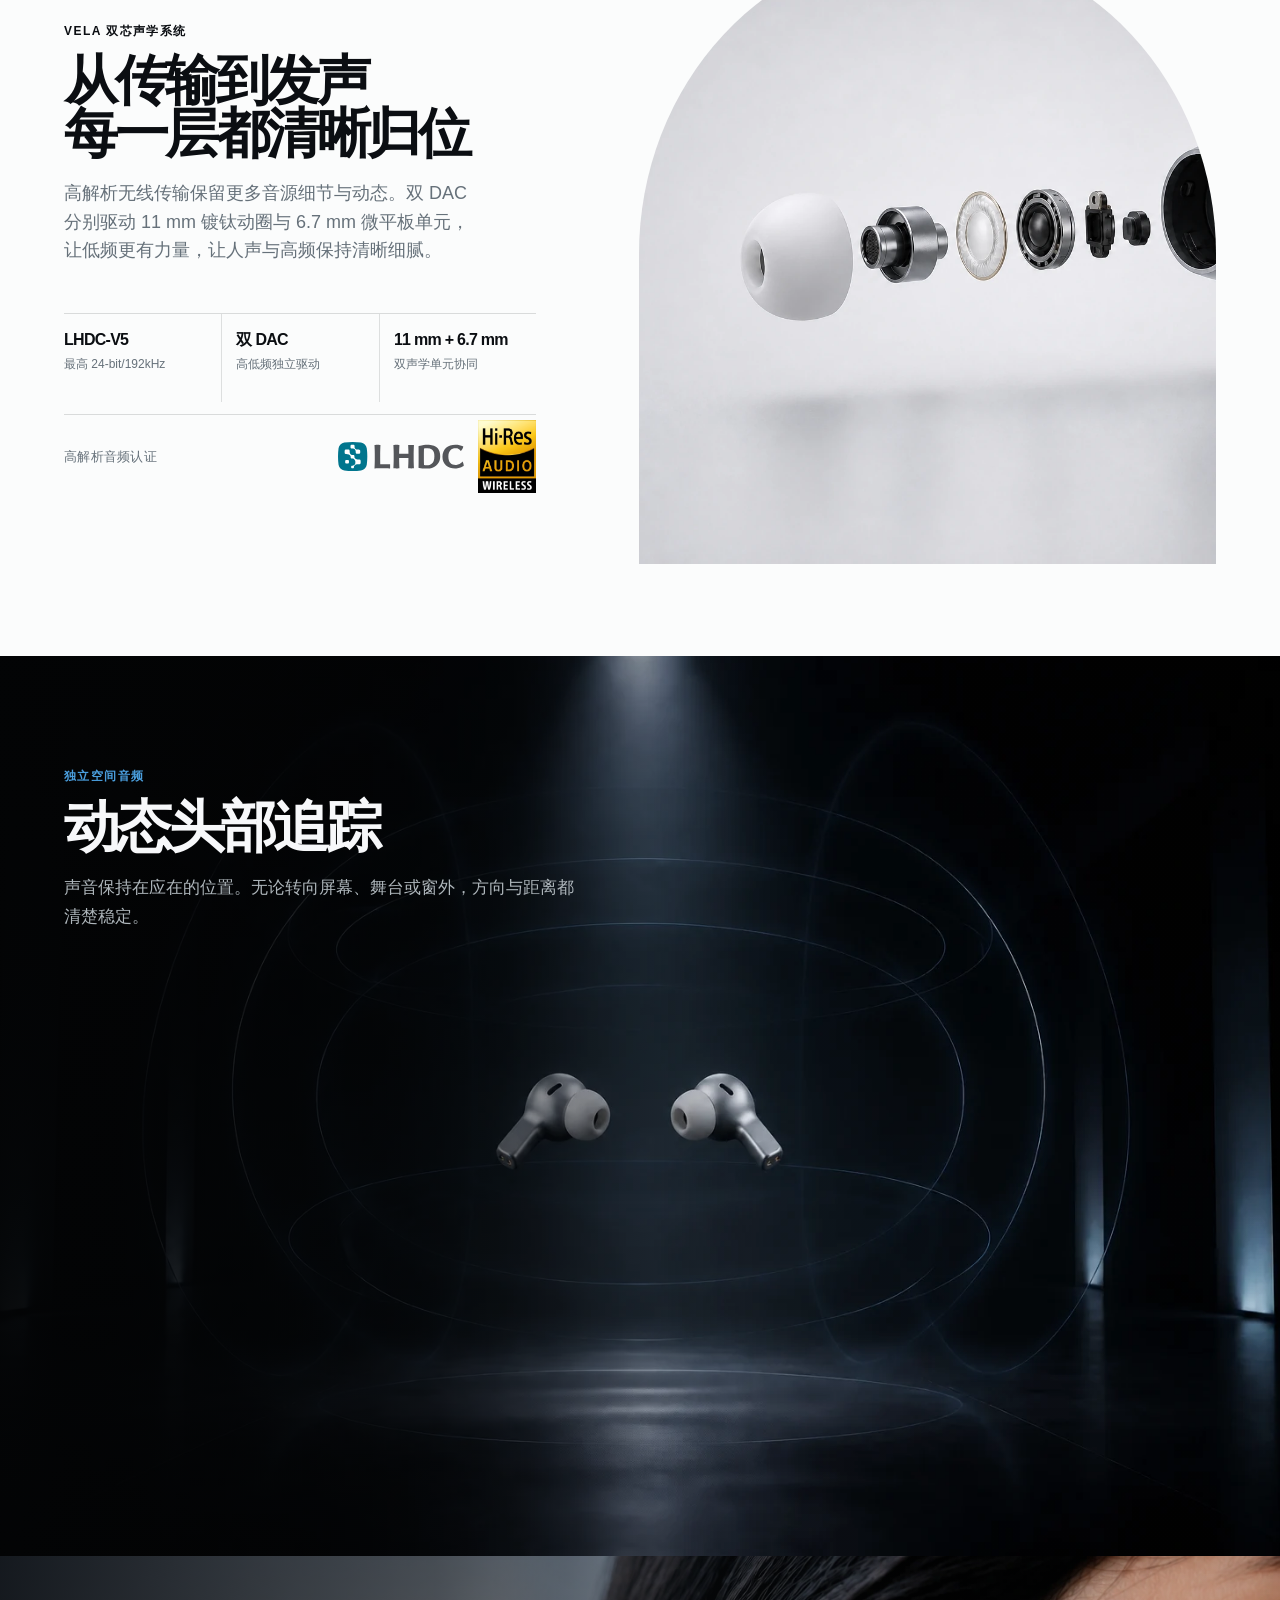
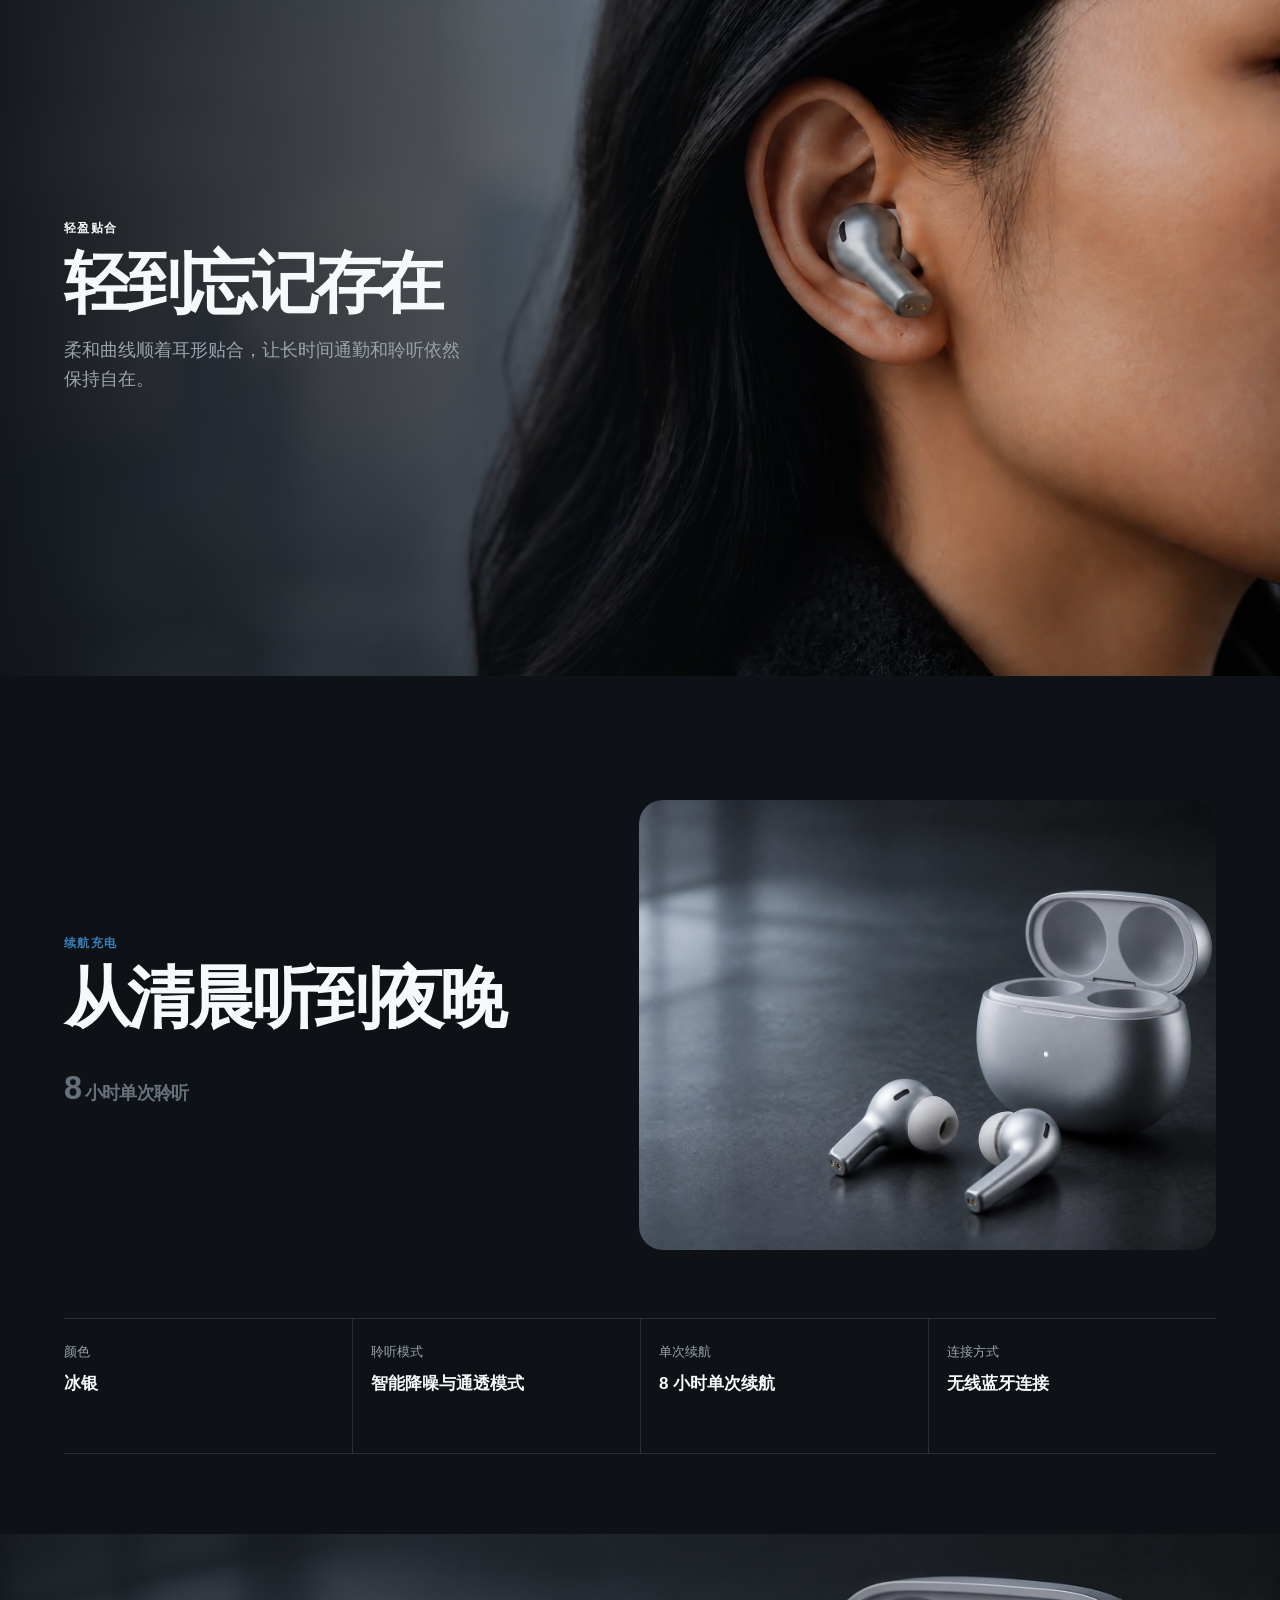
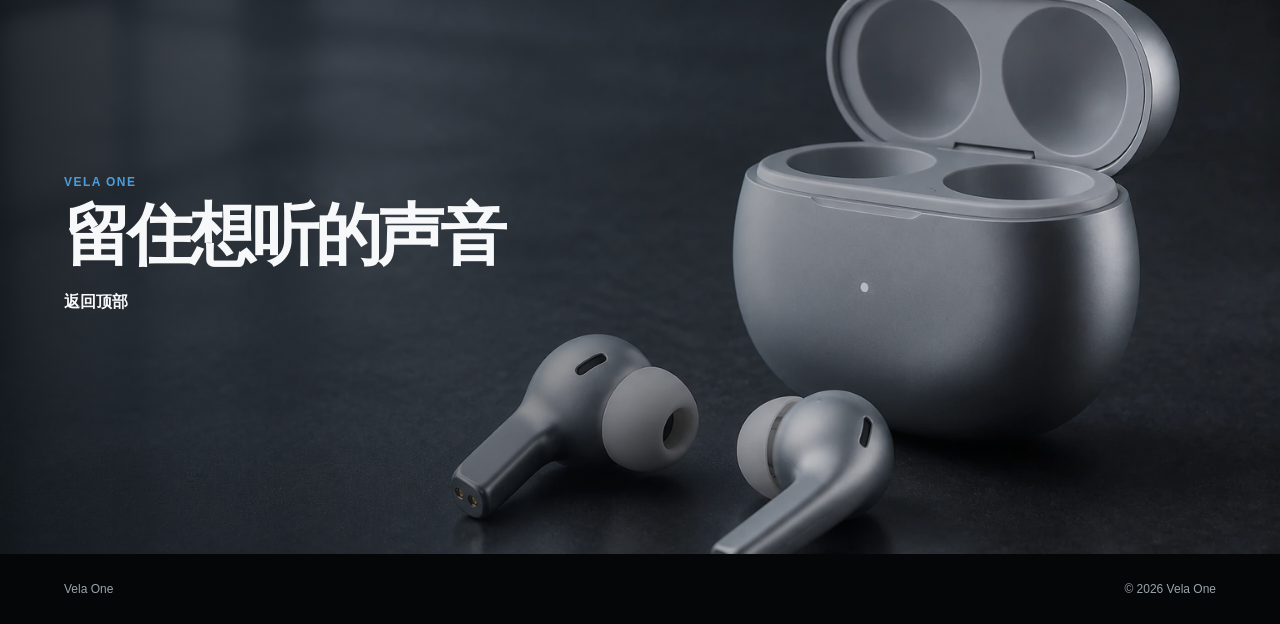
==== commit 58aec756: "feat: redesign Vela One as a quiet luxury story" ====
--- a/index.html
+++ b/index.html
@@ -15,8 +15,8 @@
       <button class="menu-toggle" type="button" aria-expanded="false" aria-controls="main-nav">菜单</button>
       <nav class="site-nav" id="main-nav" aria-label="主导航">
         <a href="#overview">概览</a>
-        <a href="#sound-quality">音质</a>
         <a href="#noise-control">降噪</a>
+        <a href="#sound-engineering">音质</a>
         <a href="#comfort">佩戴</a>
         <a href="#specs">规格</a>
         <a class="nav-cta" href="#noise-control">体验降噪</a>
@@ -44,7 +44,7 @@
         <h2>五个值得靠近的理由</h2>
         <div class="feature-grid">
           <a class="feature-card" href="#noise-control">
-            <img src="assets/vela-one-anc-subway-product-crop.webp" alt="地铁驶过时放在深色台面上的冰银 Vela One 耳机" width="941" height="941" loading="lazy" decoding="async" />
+            <img src="assets/vela-quiet-anc.webp" alt="无人地铁夜景中的冰银 Vela One 耳机与充电盒" width="1536" height="1024" loading="lazy" decoding="async" />
             <span><strong>把通勤留在外面</strong><small>让车厢嘈杂退后。</small></span>
           </a>
           <a class="feature-card" href="#sound-engineering">
@@ -52,7 +52,7 @@
             <span><strong>听见每一层细节</strong><small>让人声与乐器更清晰。</small></span>
           </a>
           <a class="feature-card" href="#spatial-audio">
-            <img src="assets/vela-spatial-immersive-mobile.webp" alt="佩戴 Vela One 耳机沉浸在空间声场中的女性" width="941" height="1672" loading="lazy" decoding="async" />
+            <img src="assets/vela-spatial-field.webp" alt="冰银 Vela One 耳机在黑色展厅中被空间声场环绕" width="1536" height="1024" loading="lazy" decoding="async" />
             <span><strong>声音来到身边</strong><small>让声场从身边展开。</small></span>
           </a>
           <a class="feature-card" href="#comfort">
@@ -69,27 +69,21 @@
       <section class="story-section story-light noise-experience reveal" id="noise-control" data-mode="anc">
         <div class="story-copy">
           <p class="eyebrow">智能降噪</p>
-          <h2 data-noise-title>世界安静下来</h2>
+          <h2 data-noise-title>把喧闹留在外面</h2>
           <div class="mode-switch" role="group" aria-label="聆听模式">
             <button type="button" data-noise-mode="anc" aria-pressed="true">降噪开启</button>
             <button type="button" data-noise-mode="transparency" aria-pressed="false">通透模式</button>
           </div>
-          <p data-noise-description>地铁、人群与轨道声逐渐退后，只留下你正在聆听的声音。</p>
+          <p data-noise-description aria-live="polite" aria-atomic="true">轨道、人群与城市声退到远处，只留下你想听见的部分。</p>
         </div>
         <div class="story-illustration">
           <picture class="noise-visual" data-noise-visual="anc" aria-hidden="true">
-            <source media="(max-width: 700px)" srcset="assets/vela-anc-active-mobile.webp" />
-            <img src="assets/vela-anc-active-desktop.webp" alt="" width="1672" height="941" loading="lazy" decoding="async" />
+            <img src="assets/vela-quiet-anc.webp" alt="" width="1536" height="1024" loading="lazy" decoding="async" />
           </picture>
           <picture class="noise-visual" data-noise-visual="transparency" aria-hidden="true">
-            <source media="(max-width: 700px)" srcset="assets/vela-transparency-mobile.webp" />
-            <img src="assets/vela-transparency-desktop.webp" alt="" width="1672" height="941" loading="lazy" decoding="async" />
+            <img src="assets/vela-quiet-transparency.webp" alt="" width="1536" height="1024" loading="lazy" decoding="async" />
           </picture>
         </div>
-      </section>
-
-      <section class="reference-sound-section reveal" id="sound-quality">
-        <img src="assets/vela-sound-reference.webp" alt="杜比音效调音台画面，展示调音师操作混音设备" width="1260" height="1735" loading="lazy" decoding="async" />
       </section>
 
       <section class="story-section sound-section reveal" id="sound-engineering">
@@ -121,18 +115,10 @@
         <div class="campaign-copy">
           <p class="eyebrow">独立空间音频</p>
           <h2>动态头部追踪</h2>
-          <p>声音像被固定在屏幕与舞台前方。转动头部时，方向和距离依然清楚，让音乐、视频和游戏拥有更自然的包围感。</p>
-          <ul class="spatial-modes" aria-label="空间音频场景">
-            <li><span aria-hidden="true">◌</span>标准</li>
-            <li><span aria-hidden="true">♪</span>音乐</li>
-            <li><span aria-hidden="true">▻</span>视频</li>
-            <li><span aria-hidden="true">◉</span>听书</li>
-            <li><span aria-hidden="true">✣</span>游戏</li>
-          </ul>
+          <p>声音保持在应在的位置。无论转向屏幕、舞台或窗外，方向与距离都清楚稳定。</p>
         </div>
         <picture class="campaign-visual">
-          <source media="(max-width: 700px)" srcset="assets/vela-spatial-immersive-mobile.webp" />
-          <img src="assets/vela-spatial-immersive-desktop.webp" alt="佩戴 Vela One 耳机的女性被多方向空间声场环绕" />
+          <img src="assets/vela-spatial-field.webp" alt="冰银 Vela One 耳机在黑色展厅中被空间声场环绕" width="1536" height="1024" loading="lazy" decoding="async" />
         </picture>
       </section>
 
--- a/styles.css
+++ b/styles.css
@@ -198,14 +198,7 @@
 .campaign-visual { position: absolute; z-index: -2; inset: 0; }
 .campaign-visual img { width: 100%; height: 100%; object-fit: cover; object-position: center; }
 .immersive-campaign::after { position: absolute; z-index: -1; inset: 0; content: ""; pointer-events: none; background: linear-gradient(90deg, rgba(3, 4, 5, 0.98) 0%, rgba(3, 4, 5, 0.76) 30%, rgba(3, 4, 5, 0.08) 62%, rgba(3, 4, 5, 0.04)); }
-.spatial-modes { margin: 30px 0 0; padding: 0; list-style: none; }
-.spatial-modes { display: grid; grid-template-columns: repeat(5, minmax(52px, 1fr)); gap: 16px; max-width: 440px; color: #c9aa96; font-size: 12px; text-align: center; }
-.spatial-modes li { display: grid; justify-items: center; gap: 7px; }
-.spatial-modes span { display: grid; width: 34px; height: 34px; place-items: center; font-size: 25px; line-height: 1; }
 .spatial-showcase::after { background: linear-gradient(90deg, rgba(3, 4, 5, 0.97) 0%, rgba(3, 4, 5, 0.72) 31%, rgba(3, 4, 5, 0.04) 60%); }
-
-.reference-sound-section { padding: 72px 24px; background: var(--night); }
-.reference-sound-section img { display: block; width: min(100%, 960px); height: auto; margin: 0 auto; }
 
 .story-silver { display: flex; align-items: center; min-height: min(720px, 80svh); padding: 92px max(5vw, calc((100vw - var(--max)) / 2)); color: var(--text); background: var(--night-soft); isolation: isolate; }
 .story-silver .story-copy { z-index: 1; }
@@ -237,8 +230,9 @@
 
 .site-footer { display: flex; justify-content: space-between; gap: 20px; padding: 28px 5vw; color: var(--text-muted); background: var(--night); font-size: 12px; }
 .site-footer p { margin: 0; }
-.reveal { opacity: 0; transform: translateY(18px); transition: opacity 650ms ease, transform 650ms ease; }
-.reveal.is-visible { opacity: 1; transform: translateY(0); }
+.reveal { opacity: 1; transform: none; transition: opacity 650ms ease, transform 650ms ease; }
+.js-enabled .reveal { opacity: 0; transform: translateY(18px); }
+.js-enabled .reveal.is-visible { opacity: 1; transform: none; }
 
 @media (min-width: 701px) and (max-width: 1100px) {
   .hero-copy { max-width: 410px; }
@@ -253,7 +247,7 @@
   .site-nav a { display: flex; align-items: center; min-height: 44px; padding: 12px; }
   .site-nav a[href="#overview"] { order: 1; }
   .site-nav a[href="#noise-control"] { order: 2; }
-  .site-nav a[href="#sound-quality"] { order: 3; }
+  .site-nav a[href="#sound-engineering"] { order: 3; }
   .site-nav a[href="#comfort"] { order: 4; }
   .site-nav a[href="#specs"] { order: 5; }
   .site-nav .nav-cta { display: none; }
@@ -268,7 +262,9 @@
   .product-stage-hero { position: relative; inset: auto; z-index: 0; width: calc(100% + 36px); height: 100%; min-height: 0; margin: 32px -18px 0; overflow: hidden; }
   .product-stage-hero picture { height: auto; }
   .hero-product-image { width: 100%; height: 100%; object-fit: cover; object-position: 70% center; }
-  h1, h2, .display-title { font-size: clamp(34px, 10.2vw, 42px); white-space: nowrap; }
+  h1, h2, .display-title { font-size: clamp(34px, 10.2vw, 42px); }
+  h1 { white-space: nowrap; }
+  h2, .display-title { white-space: normal; text-wrap: balance; }
   .hero-line { font-size: 18px; }
   .highlights-section { width: 100%; padding: 82px max(18px, env(safe-area-inset-right)) 82px max(18px, env(safe-area-inset-left)); }
   .feature-grid { grid-template-columns: repeat(2, minmax(0, 1fr)); grid-template-rows: 250px; grid-auto-rows: 226px; gap: 12px; margin-top: 34px; }
@@ -312,10 +308,6 @@
   .campaign-copy > p:not(.eyebrow) { max-width: 350px; font-size: 15px; line-height: 1.62; }
   .campaign-visual img { object-position: center; }
   .immersive-campaign::after { background: linear-gradient(180deg, rgba(3, 4, 5, 0.4) 0%, rgba(3, 4, 5, 0.06) 52%, rgba(3, 4, 5, 0.18) 100%); }
-  .spatial-modes { grid-template-columns: repeat(5, 1fr); gap: 4px; margin-top: 22px; }
-  .spatial-modes span { width: 30px; height: 30px; font-size: 22px; }
-  .reference-sound-section { padding: 0; }
-  .reference-sound-section img { width: 100%; }
   .story-silver { display: block; min-height: 0; padding: 82px 0 0; }
   .story-silver .story-copy { max-width: none; padding: 0 max(18px, env(safe-area-inset-right)) 44px max(18px, env(safe-area-inset-left)); }
   .story-silver .story-illustration { position: relative; inset: auto; z-index: 0; width: 100%; height: auto; aspect-ratio: 3 / 2; }
@@ -341,4 +333,5 @@
   *, *::before, *::after { transition-duration: 0.01ms !important; animation-duration: 0.01ms !important; }
   .noise-experience::before, .feature-card img, .mode-switch button, .sound-section .story-illustration { transition: none; }
   .reveal { opacity: 1; transform: none; }
-}
+  .js-enabled .reveal { opacity: 1; transform: none; }
+}
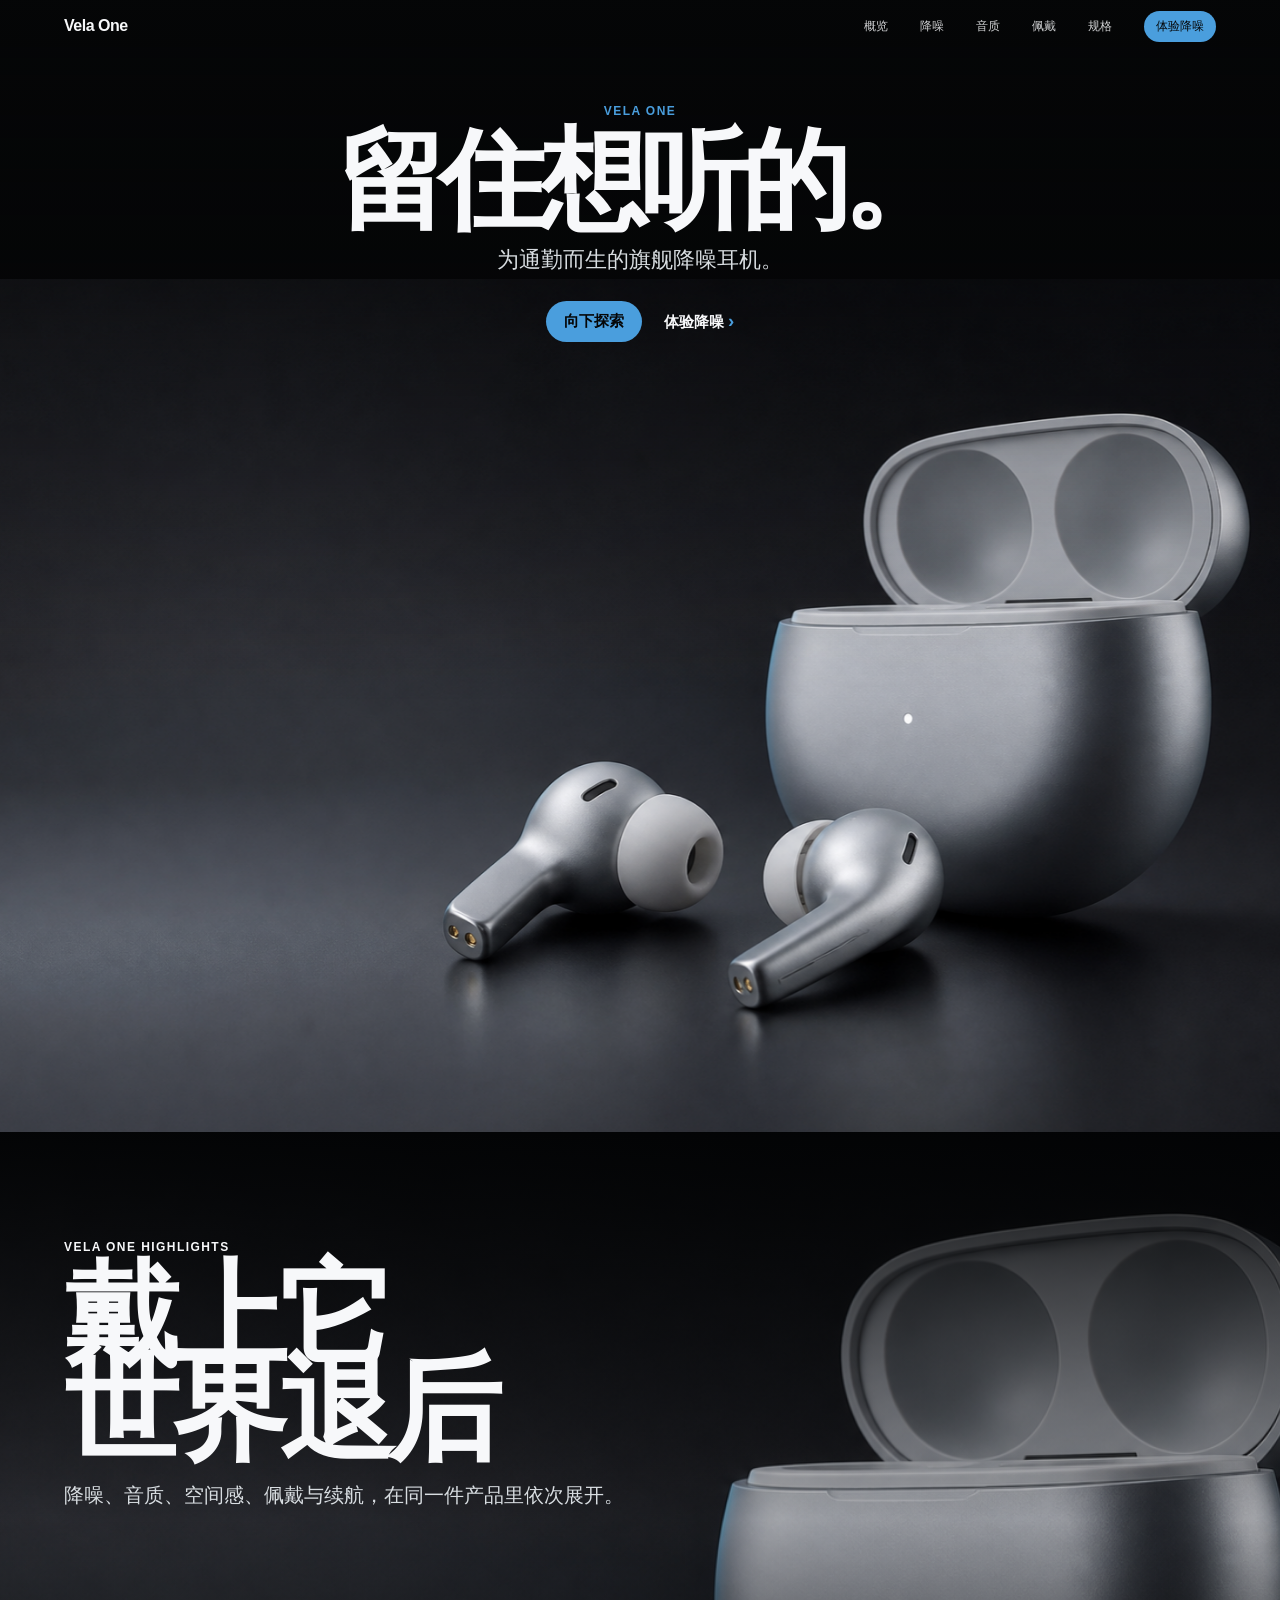
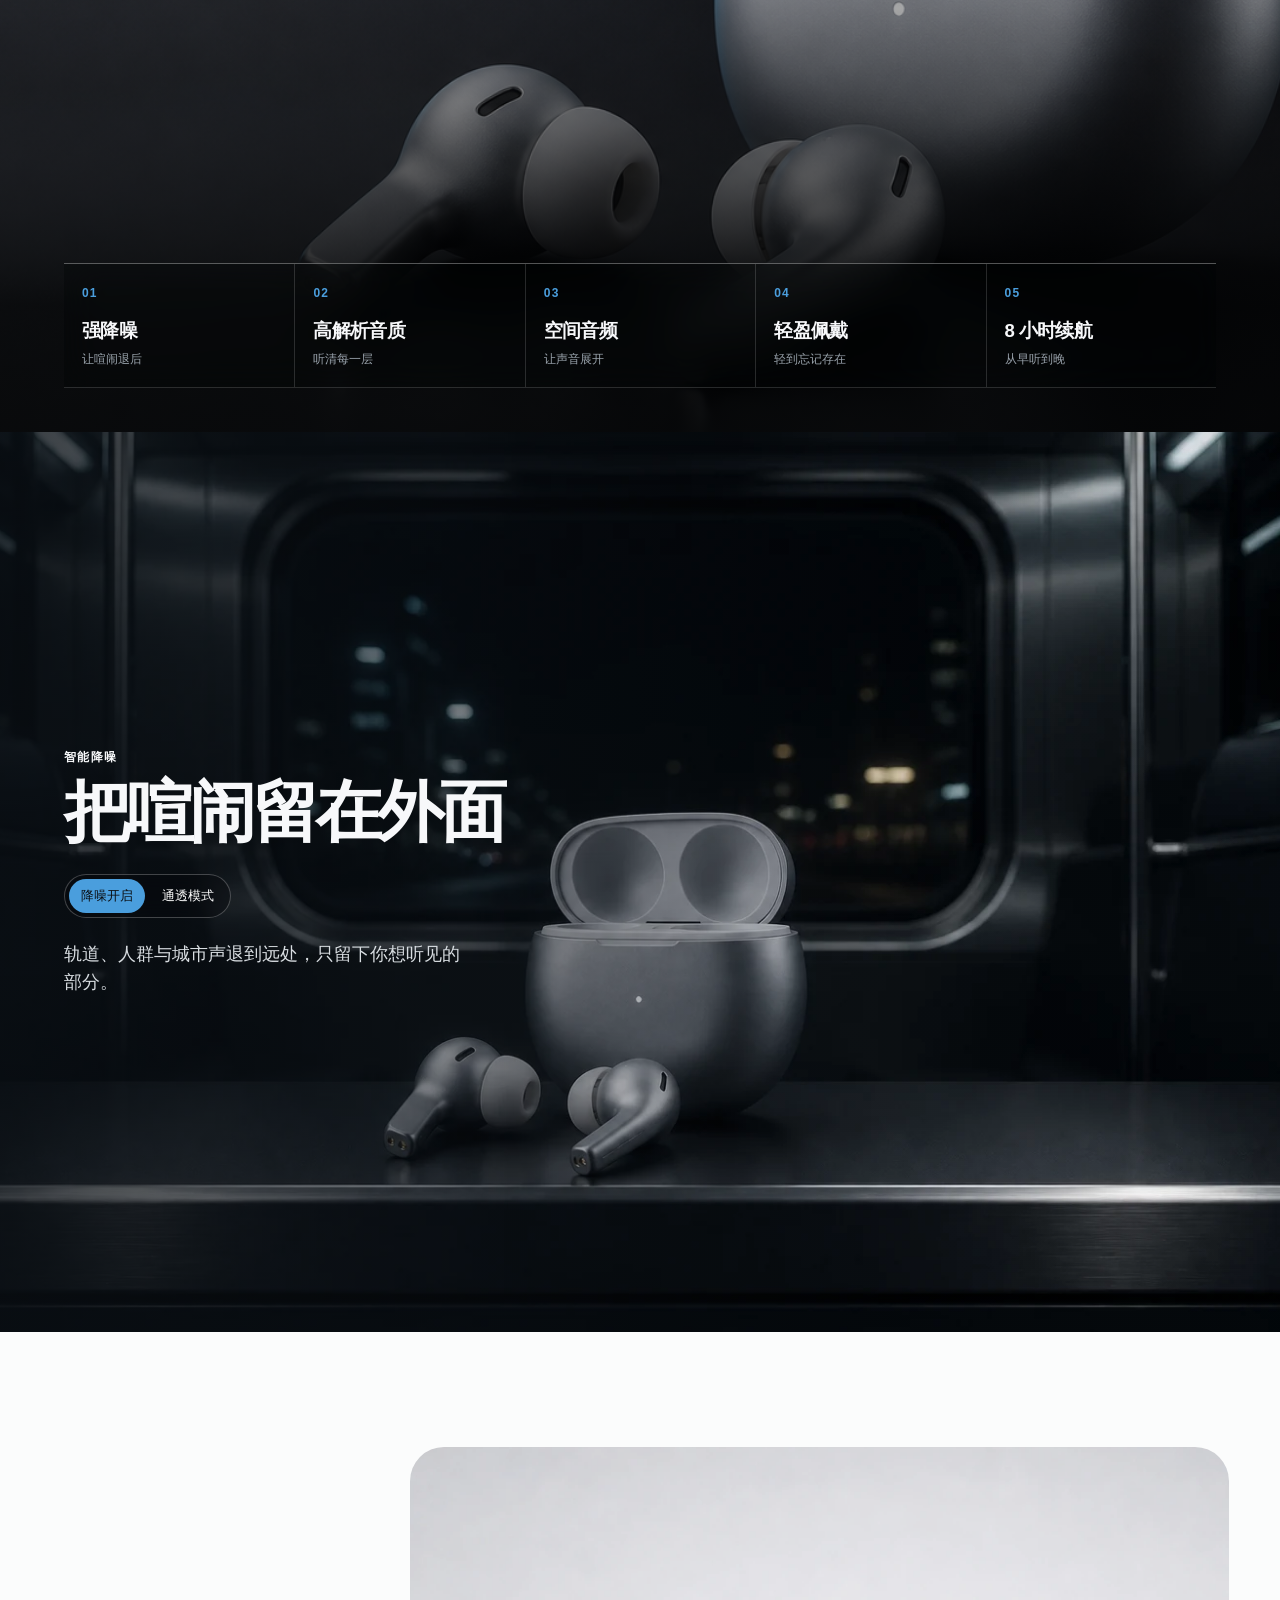
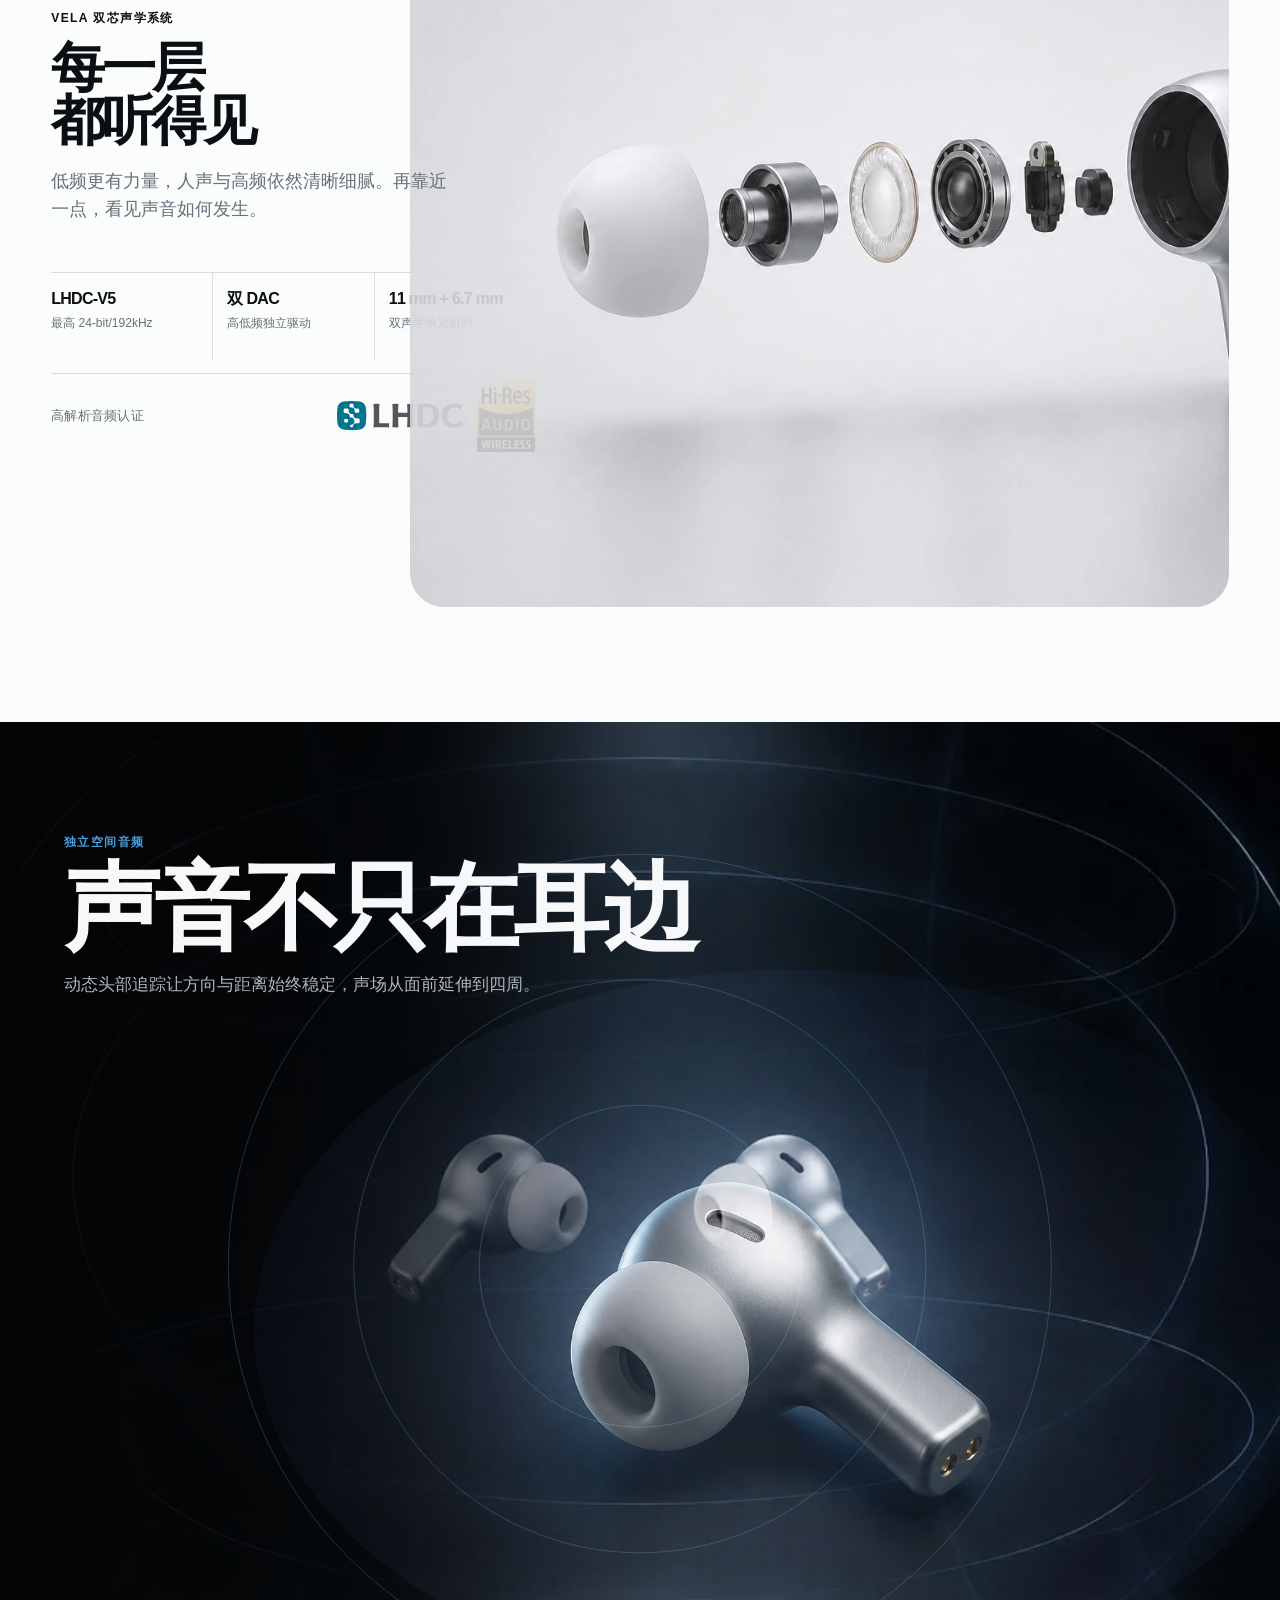
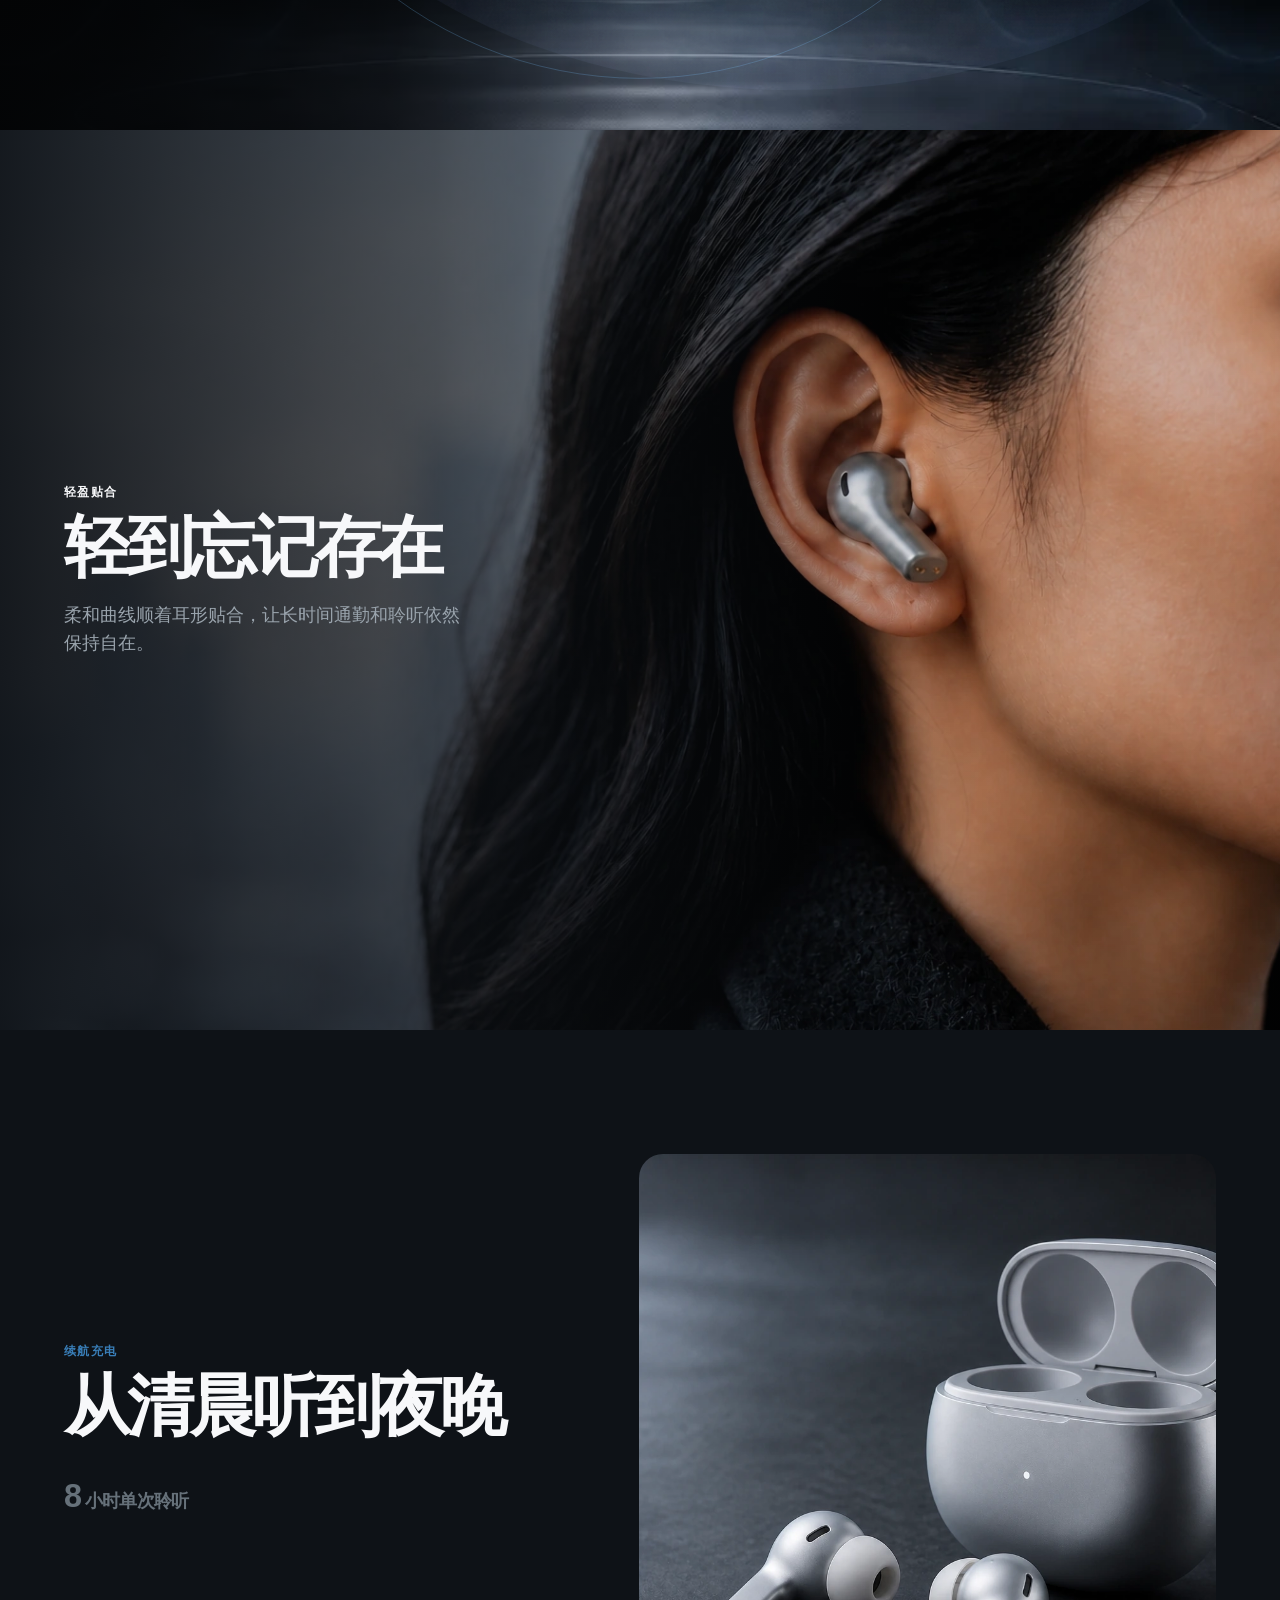
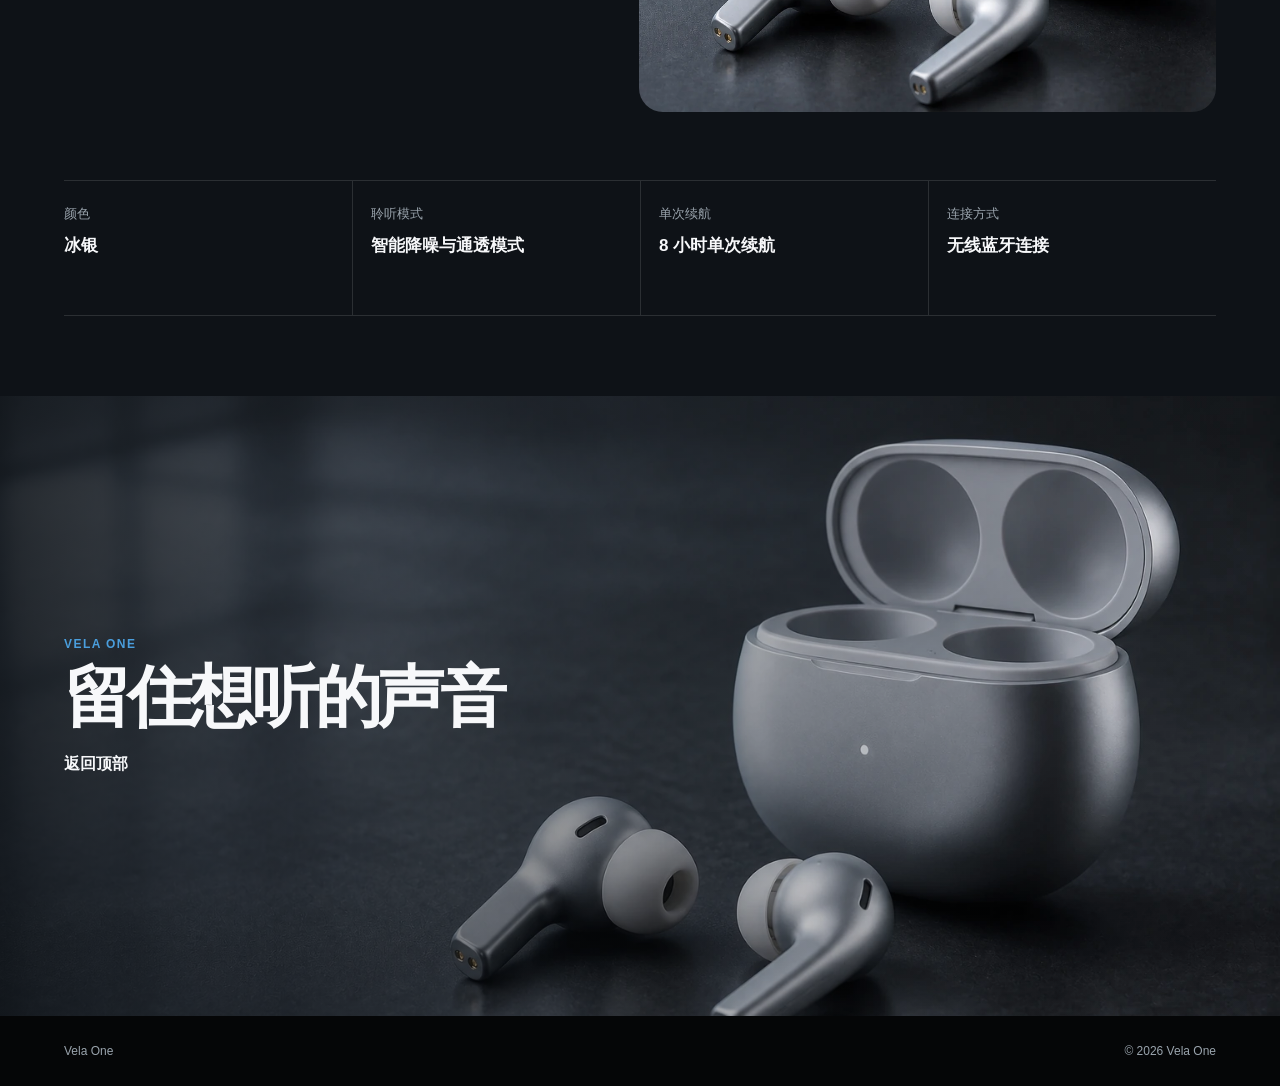
==== commit d63e71a8: "feat: build flagship Vela One scroll story" ====
--- a/index.html
+++ b/index.html
@@ -27,43 +27,34 @@
       <section class="hero reveal is-visible" id="overview">
         <div class="hero-copy">
           <p class="eyebrow">Vela One</p>
-          <h1>静下来 听见更多</h1>
-          <p class="hero-line">把通勤的喧闹留在外面。</p>
+          <h1>留住想听的。</h1>
+          <p class="hero-line">为通勤而生的旗舰降噪耳机。</p>
           <div class="hero-actions">
-            <a class="button button-primary" href="#highlights">探索 Vela One</a>
+            <a class="button button-primary" href="#highlights">向下探索</a>
             <a class="text-link" href="#noise-control">体验降噪 <span aria-hidden="true">›</span></a>
           </div>
         </div>
-        <div class="product-stage product-stage-hero">
+        <div class="hero-stage" data-scroll-scale>
           <img class="hero-product-image" src="assets/vela-one-hero.png" alt="黑色产品舞台上的冰银 Vela One 耳机与充电盒" width="1536" height="1024" fetchpriority="high" decoding="async" />
         </div>
       </section>
 
-      <section class="highlights-section reveal" id="highlights">
-        <p class="eyebrow">Vela One Highlights</p>
-        <h2>五个值得靠近的理由</h2>
-        <div class="feature-grid">
-          <a class="feature-card" href="#noise-control">
-            <img src="assets/vela-quiet-anc.webp" alt="无人地铁夜景中的冰银 Vela One 耳机与充电盒" width="1536" height="1024" loading="lazy" decoding="async" />
-            <span><strong>把通勤留在外面</strong><small>让车厢嘈杂退后。</small></span>
-          </a>
-          <a class="feature-card" href="#sound-engineering">
-            <img src="assets/vela-acoustics.webp" alt="展示 Vela One 耳机声学结构的近景" width="1536" height="1024" loading="lazy" decoding="async" />
-            <span><strong>听见每一层细节</strong><small>让人声与乐器更清晰。</small></span>
-          </a>
-          <a class="feature-card" href="#spatial-audio">
-            <img src="assets/vela-spatial-field.webp" alt="冰银 Vela One 耳机在黑色展厅中被空间声场环绕" width="1536" height="1024" loading="lazy" decoding="async" />
-            <span><strong>声音来到身边</strong><small>让声场从身边展开。</small></span>
-          </a>
-          <a class="feature-card" href="#comfort">
-            <img src="assets/vela-fit-closeup-clean.webp" alt="佩戴 Vela One 耳机的耳部近景" width="1536" height="1024" loading="lazy" decoding="async" />
-            <span><strong>轻到忘记存在</strong><small>让柔和曲线贴合耳形。</small></span>
-          </a>
-          <a class="feature-card" href="#specs">
-            <img src="assets/vela-case-still.webp" alt="放置在深色表面的冰银 Vela One 充电盒" width="1536" height="1024" loading="lazy" decoding="async" />
-            <span><strong>8 小时单次聆听</strong><small>让音乐陪你从早到晚。</small></span>
-          </a>
+      <section class="impact-intro reveal" id="highlights">
+        <div class="impact-visual" data-scroll-scale aria-hidden="true">
+          <img src="assets/vela-one-hero.png" alt="" width="1536" height="1024" loading="eager" decoding="async" />
         </div>
+        <div class="impact-copy">
+          <p class="eyebrow">Vela One Highlights</p>
+          <h2><span>戴上它</span><span>世界退后</span></h2>
+          <p>降噪、音质、空间感、佩戴与续航，在同一件产品里依次展开。</p>
+        </div>
+        <nav class="chapter-index" aria-label="产品亮点">
+          <a href="#noise-control"><span class="chapter-number">01</span><strong>强降噪</strong><small>让喧闹退后</small></a>
+          <a href="#sound-engineering"><span class="chapter-number">02</span><strong>高解析音质</strong><small>听清每一层</small></a>
+          <a href="#spatial-audio"><span class="chapter-number">03</span><strong>空间音频</strong><small>让声音展开</small></a>
+          <a href="#comfort"><span class="chapter-number">04</span><strong>轻盈佩戴</strong><small>轻到忘记存在</small></a>
+          <a href="#specs"><span class="chapter-number">05</span><strong>8 小时续航</strong><small>从早听到晚</small></a>
+        </nav>
       </section>
 
       <section class="story-section story-light noise-experience reveal" id="noise-control" data-mode="anc">
@@ -76,7 +67,7 @@
           </div>
           <p data-noise-description aria-live="polite" aria-atomic="true">轨道、人群与城市声退到远处，只留下你想听见的部分。</p>
         </div>
-        <div class="story-illustration">
+        <div class="story-illustration" data-scroll-scale>
           <picture class="noise-visual" data-noise-visual="anc" aria-hidden="true">
             <img src="assets/vela-quiet-anc.webp" alt="" width="1536" height="1024" loading="lazy" decoding="async" />
           </picture>
@@ -89,10 +80,10 @@
       <section class="story-section sound-section reveal" id="sound-engineering">
         <div class="story-copy">
           <p class="eyebrow">VELA 双芯声学系统</p>
-          <h2><span>从传输到发声</span><span>每一层都清晰归位</span></h2>
-          <p>高解析无线传输保留更多音源细节与动态。双 DAC 分别驱动 11 mm 镀钛动圈与 6.7 mm 微平板单元，让低频更有力量，让人声与高频保持清晰细腻。</p>
+          <h2><span>每一层</span><span>都听得见</span></h2>
+          <p>低频更有力量，人声与高频依然清晰细腻。再靠近一点，看见声音如何发生。</p>
         </div>
-        <div class="story-illustration">
+        <div class="story-illustration" data-scroll-scale>
           <img src="assets/vela-acoustics.webp" alt="展示 Vela One 耳机声学结构的近景" width="1536" height="1024" loading="lazy" decoding="async" />
         </div>
         <div class="sound-details">
@@ -114,12 +105,14 @@
       <section class="story-section immersive-campaign spatial-showcase reveal" id="spatial-audio">
         <div class="campaign-copy">
           <p class="eyebrow">独立空间音频</p>
-          <h2>动态头部追踪</h2>
-          <p>声音保持在应在的位置。无论转向屏幕、舞台或窗外，方向与距离都清楚稳定。</p>
+          <h2>声音不只在耳边</h2>
+          <p>动态头部追踪让方向与距离始终稳定，声场从面前延伸到四周。</p>
         </div>
-        <picture class="campaign-visual">
+        <div class="spatial-orbits" data-scroll-scale aria-hidden="true"><span></span><span></span><span></span></div>
+        <picture class="campaign-visual" data-scroll-scale>
           <img src="assets/vela-spatial-field.webp" alt="冰银 Vela One 耳机在黑色展厅中被空间声场环绕" width="1536" height="1024" loading="lazy" decoding="async" />
         </picture>
+        <img class="spatial-product" data-scroll-scale src="assets/vela-one-right.png" alt="" width="1536" height="1024" loading="lazy" decoding="async" aria-hidden="true" />
       </section>
 
       <section class="story-section story-silver reveal" id="comfort">
@@ -128,7 +121,7 @@
           <h2>轻到忘记存在</h2>
           <p>柔和曲线顺着耳形贴合，让长时间通勤和聆听依然保持自在。</p>
         </div>
-        <div class="story-illustration">
+        <div class="story-illustration" data-scroll-scale>
           <img src="assets/vela-fit-closeup-clean.webp" alt="佩戴 Vela One 耳机的耳部近景" width="1536" height="1024" loading="lazy" decoding="async" />
         </div>
       </section>
@@ -139,7 +132,7 @@
           <h2>从清晨听到夜晚</h2>
           <p class="battery-number">8 小时单次聆听</p>
         </div>
-        <div class="case-stage">
+        <div class="case-stage" data-scroll-scale>
           <img src="assets/vela-case-still.webp" alt="放置在深色表面的冰银 Vela One 充电盒" width="1536" height="1024" loading="lazy" decoding="async" />
         </div>
         <dl class="spec-grid">
--- a/styles.css
+++ b/styles.css
@@ -55,13 +55,14 @@
 .site-nav .nav-cta { padding: 7px 12px; border-radius: 999px; color: var(--night); background: var(--accent); opacity: 1; }
 .menu-toggle { display: none; border: 0; color: inherit; background: transparent; font: inherit; cursor: pointer; }
 
-.hero, .story-section, .battery-section, .specs-section { scroll-margin-top: 52px; }
+.hero, .story-section, .battery-section, .specs-section, .impact-intro { scroll-margin-top: 52px; }
 .hero {
   position: relative;
   display: grid;
-  align-items: center;
-  min-height: max(700px, 100svh);
-  padding: 104px max(5vw, calc((100vw - var(--max)) / 2)) 64px;
+  grid-template-rows: auto minmax(0, 1fr);
+  align-items: start;
+  min-height: max(780px, 112svh);
+  padding: 104px max(5vw, calc((100vw - var(--max)) / 2)) 0;
   overflow: hidden;
   color: var(--text);
   background: var(--night);
@@ -73,14 +74,12 @@
   display: block;
   content: "";
   pointer-events: none;
-  background: linear-gradient(90deg, rgba(5, 6, 7, 0.92) 0%, rgba(5, 6, 7, 0.55) 34%, rgba(5, 6, 7, 0.04) 70%);
-}
-.product-stage, .product-stage picture, .product-stage img { display: block; }
-.product-stage-hero { position: absolute; inset: 0; z-index: 0; min-height: 0; }
-.product-stage-hero picture { height: 100%; }
-.hero-product-image { width: 100%; height: 100%; object-fit: cover; object-position: center; }
+  background: linear-gradient(180deg, rgba(5, 6, 7, 0.96) 0%, rgba(5, 6, 7, 0.24) 30%, rgba(5, 6, 7, 0) 62%);
+}
+.hero-stage { position: relative; z-index: 0; width: calc(100% + 10vw); min-height: clamp(520px, 72svh, 900px); margin: -7vh -5vw 0; overflow: hidden; --scroll-progress: 0; }
+.hero-product-image { display: block; width: 100%; height: 100%; object-fit: cover; object-position: 68% 60%; transform: scale(calc(1.04 + var(--scroll-progress) * .14)); transform-origin: 68% 60%; will-change: transform; }
 .hero-copy, .story-copy, .battery-copy { position: relative; z-index: 2; }
-.hero-copy { max-width: 490px; }
+.hero-copy { width: 100%; max-width: none; text-align: center; }
 .eyebrow { margin: 0 0 14px; font-size: 12px; font-weight: 650; letter-spacing: 0.12em; text-transform: uppercase; }
 .hero .eyebrow, .immersive-campaign .eyebrow, .battery-section .eyebrow { color: var(--accent); }
 h1, h2, p { margin-top: 0; }
@@ -91,45 +90,35 @@
   letter-spacing: -0.065em;
   white-space: nowrap;
 }
-h1 { margin-bottom: 14px; font-size: clamp(52px, 6.6vw, 92px); line-height: 0.94; letter-spacing: -0.075em; white-space: nowrap; }
+h1 { margin-bottom: 14px; font-size: clamp(62px, 8.5vw, 132px); line-height: 0.9; letter-spacing: -0.075em; white-space: nowrap; }
 h2 { margin-bottom: 20px; font-size: clamp(42px, 5.2vw, 76px); line-height: 0.98; letter-spacing: -0.065em; white-space: nowrap; }
 .product-name { margin-bottom: 24px; color: var(--metal); font-size: 18px; font-weight: 620; letter-spacing: 0.04em; }
-.hero-line { max-width: 360px; margin-bottom: 30px; color: var(--text-muted); font-size: clamp(17px, 1.5vw, 21px); line-height: 1.5; }
-.hero-actions { display: flex; align-items: center; gap: 22px; font-size: 15px; }
+.hero-line { max-width: none; margin-bottom: 24px; color: var(--metal); font-size: clamp(18px, 1.7vw, 25px); line-height: 1.5; }
+.hero-actions { display: flex; align-items: center; justify-content: center; gap: 22px; font-size: 15px; }
 .button { display: inline-flex; align-items: center; justify-content: center; padding: 11px 18px; border-radius: 999px; font-weight: 600; }
 .button-primary { color: var(--night); background: var(--accent); transition: transform 180ms ease, background 180ms ease; }
 .button-primary:hover { transform: translateY(-1px); background: #9bd0f5; }
 .text-link { color: inherit; font-weight: 600; }
 .text-link span { color: var(--accent); font-size: 1.25em; }
 
-.highlights-section { width: 90%; max-width: var(--max); margin: 0 auto; padding: 116px 0 128px; color: var(--text); }
-.feature-grid { display: grid; grid-template-columns: repeat(6, minmax(0, 1fr)); gap: 16px; margin-top: 46px; }
-.feature-card {
-  position: relative;
-  display: block;
-  min-height: 340px;
-  overflow: hidden;
-  border-radius: 22px;
-  background: var(--surface);
-  isolation: isolate;
-}
-.feature-card:nth-child(1) { grid-column: span 4; min-height: 480px; }
-.feature-card:nth-child(2) { grid-column: span 2; min-height: 480px; }
-.feature-card:nth-child(n + 3) { grid-column: span 2; }
-.feature-card::after { position: absolute; z-index: 1; inset: 0; content: ""; background: linear-gradient(180deg, rgba(0, 0, 0, 0.02) 38%, rgba(0, 0, 0, 0.64)); }
-.feature-card img { width: 100%; height: 100%; object-fit: cover; transition: transform 500ms cubic-bezier(.2, .7, .2, 1); }
-.feature-card:nth-child(1) img { object-position: 62% center; }
-.feature-card:nth-child(2) img { object-position: 64% center; }
-.feature-card:nth-child(3) img { object-position: center; }
-.feature-card:nth-child(4) img { object-position: 52% center; }
-.feature-card:nth-child(5) img { object-position: center; }
-.feature-card span { position: absolute; z-index: 2; right: 24px; bottom: 22px; left: 24px; color: #fff; font-size: clamp(18px, 1.6vw, 24px); font-weight: 620; letter-spacing: -0.04em; }
-.feature-card strong { display: block; white-space: nowrap; }
-.feature-card small { display: block; margin-top: 6px; font-size: 13px; font-weight: 450; line-height: 1.4; letter-spacing: 0; opacity: 0.86; }
-.feature-card:hover img, .feature-card:focus-visible img { transform: scale(1.035); }
-.feature-card:focus-visible { outline: 3px solid var(--accent); outline-offset: 4px; }
-
-.story-section { position: relative; overflow: hidden; min-height: min(780px, 88svh); }
+.impact-intro { position: relative; display: grid; align-content: space-between; min-height: 100svh; padding: clamp(96px, 12vh, 150px) max(5vw, calc((100vw - var(--max)) / 2)) 44px; overflow: hidden; color: var(--text); background: #020304; isolation: isolate; }
+.impact-intro::after { position: absolute; z-index: -1; inset: 0; content: ""; background: linear-gradient(180deg, rgba(2, 3, 4, .94) 0%, rgba(2, 3, 4, .18) 43%, rgba(2, 3, 4, .9) 86%); }
+.impact-visual { position: absolute; z-index: -2; inset: 0; --scroll-progress: 0; }
+.impact-visual img { display: block; width: 100%; height: 100%; object-fit: cover; object-position: 72% center; transform: scale(calc(1.18 + var(--scroll-progress) * .18)); transform-origin: 72% center; }
+.impact-copy { max-width: 900px; }
+.impact-copy h2 { margin-bottom: 22px; font-size: clamp(58px, 9vw, 144px); line-height: .82; }
+.impact-copy h2 span { display: block; }
+.impact-copy p:not(.eyebrow) { max-width: 560px; color: var(--metal); font-size: clamp(17px, 1.6vw, 23px); line-height: 1.55; }
+.chapter-index { position: relative; z-index: 2; display: grid; grid-template-columns: repeat(5, 1fr); border-top: 1px solid rgba(255,255,255,.32); background: rgba(3, 5, 7, .28); backdrop-filter: blur(18px); }
+.chapter-index a { min-height: 124px; padding: 22px 18px 16px; border-bottom: 1px solid rgba(255,255,255,.15); transition: background 180ms ease, transform 180ms ease; }
+.chapter-index a + a { border-left: 1px solid rgba(255,255,255,.15); }
+.chapter-index a:hover, .chapter-index a:focus-visible { background: rgba(255,255,255,.1); transform: translateY(-3px); }
+.chapter-index a:focus-visible { outline: 2px solid var(--accent); outline-offset: 2px; }
+.chapter-number, .chapter-index strong, .chapter-index small { display: block; }
+.chapter-number { margin-bottom: 18px; color: var(--accent); font-size: 12px; font-weight: 700; letter-spacing: .1em; }
+.chapter-index strong { font-size: clamp(16px, 1.45vw, 21px); letter-spacing: -.035em; }
+.chapter-index small { margin-top: 7px; color: var(--text-muted); font-size: 12px; }
+.story-section { position: relative; overflow: hidden; min-height: max(780px, 100svh); }
 .story-copy { max-width: 470px; }
 .story-copy > p:not(.eyebrow), .battery-copy > p:not(.eyebrow) { max-width: 410px; color: var(--muted); font-size: 18px; line-height: 1.58; }
 .story-illustration, .story-illustration picture, .story-illustration img { display: block; }
@@ -141,16 +130,16 @@
   align-items: center;
   gap: clamp(40px, 8vw, 150px);
   row-gap: 0;
-  padding: 92px max(5vw, calc((100vw - var(--max)) / 2));
+  min-height: max(820px, 110svh);
+  padding: 100px max(4vw, calc((100vw - 1360px) / 2));
   color: var(--ink);
   background: var(--paper);
 }
 .sound-section .story-copy { grid-area: copy; max-width: 520px; align-self: end; }
 .sound-section h2 { max-width: 560px; font-size: clamp(44px, 4.2vw, 62px); white-space: normal; text-wrap: balance; }
 .sound-section h2 span { display: block; }
-.sound-section .story-illustration { grid-area: visual; width: min(100%, 690px); height: min(620px, 68vw); justify-self: end; overflow: hidden; border-radius: 50% 50% 0 0; opacity: 0.86; transform: translateX(18px); transition: opacity 700ms cubic-bezier(.2, .7, .2, 1), transform 700ms cubic-bezier(.2, .7, .2, 1); }
-.sound-section.is-visible .story-illustration { opacity: 1; transform: translateX(0); }
-.sound-section .story-illustration img { object-position: 60% center; }
+.sound-section .story-illustration { grid-area: visual; width: min(64vw, 900px); height: min(760px, 82vw); justify-self: end; overflow: hidden; border-radius: 34px; opacity: 0.9; --scroll-progress: 0; }
+.sound-section .story-illustration img { object-position: 63% center; transform: scale(calc(1.02 + var(--scroll-progress) * .1)); transform-origin: 63% center; }
 .sound-details { grid-area: details; max-width: 520px; margin-top: 30px; align-self: start; }
 .sound-proof-grid { display: grid; grid-template-columns: repeat(3, minmax(0, 1fr)); border-top: 1px solid rgba(11, 14, 18, 0.14); }
 .sound-proof-grid div { min-height: 88px; padding: 16px 14px 12px 0; }
@@ -171,6 +160,8 @@
 .noise-experience .story-copy > p:not(.eyebrow) { color: var(--metal); }
 .noise-experience .story-illustration { position: absolute; z-index: -2; inset: 0; width: auto; height: auto; }
 .noise-experience .story-illustration picture, .noise-experience .story-illustration img { width: 100%; height: 100%; }
+.noise-experience .story-illustration { --scroll-progress: 0; }
+.noise-experience .story-illustration img { transform: scale(calc(1.04 + var(--scroll-progress) * .08)); }
 .noise-experience .story-illustration img { object-position: 64% center; }
 .noise-visual { position: absolute; inset: 0; opacity: 0; pointer-events: none; transition: opacity 520ms cubic-bezier(.2, .7, .2, 1); }
 .noise-experience[data-mode="anc"] .noise-visual[data-noise-visual="anc"],
@@ -185,35 +176,43 @@
 .immersive-campaign {
   display: flex;
   align-items: flex-start;
-  min-height: max(780px, 100svh);
+  min-height: max(820px, 112svh);
   padding: 112px max(5vw, calc((100vw - var(--max)) / 2)) 72px;
   color: var(--text);
   background: var(--night);
   isolation: isolate;
 }
-.campaign-copy { position: relative; z-index: 2; max-width: 530px; }
-.campaign-copy h2 { max-width: 760px; font-size: clamp(38px, 4.4vw, 68px); white-space: normal; text-wrap: balance; }
+.campaign-copy { position: relative; z-index: 3; max-width: 660px; }
+.campaign-copy h2 { max-width: 900px; font-size: clamp(54px, 7.5vw, 112px); line-height: .9; white-space: normal; text-wrap: balance; }
 .campaign-copy > p:not(.eyebrow) { max-width: 510px; color: #aeb6bb; font-size: 17px; line-height: 1.7; }
 .campaign-visual, .campaign-visual img { display: block; }
-.campaign-visual { position: absolute; z-index: -2; inset: 0; }
+.campaign-visual { position: absolute; z-index: -2; inset: 0; --scroll-progress: 0; overflow: hidden; }
 .campaign-visual img { width: 100%; height: 100%; object-fit: cover; object-position: center; }
+.spatial-showcase .campaign-visual img { transform: scale(calc(1.38 + var(--scroll-progress) * .24)); transform-origin: center 56%; }
+.spatial-orbits { position: absolute; z-index: 1; top: 54%; left: 50%; width: min(70vw, 980px); aspect-ratio: 1; transform: translate(-50%, -50%); pointer-events: none; }
+.spatial-orbits span { position: absolute; inset: 50%; border: 1px solid rgba(114, 183, 238, .42); border-radius: 50%; transform: translate(-50%, -50%); opacity: calc(.28 + var(--scroll-progress, 0) * .4); }
+.spatial-orbits span:nth-child(1) { width: 36%; height: 36%; }
+.spatial-orbits span:nth-child(2) { width: 64%; height: 64%; }
+.spatial-orbits span:nth-child(3) { width: 92%; height: 92%; }
+.spatial-product { position: absolute; z-index: 2; left: 62%; bottom: 4%; display: block; width: min(80vw, 1100px); height: auto; border-radius: 50%; opacity: .96; mix-blend-mode: screen; transform: translateX(-50%) scale(calc(.92 + var(--scroll-progress, 0) * .18)); transform-origin: center bottom; filter: contrast(1.05) saturate(.88); pointer-events: none; }
 .immersive-campaign::after { position: absolute; z-index: -1; inset: 0; content: ""; pointer-events: none; background: linear-gradient(90deg, rgba(3, 4, 5, 0.98) 0%, rgba(3, 4, 5, 0.76) 30%, rgba(3, 4, 5, 0.08) 62%, rgba(3, 4, 5, 0.04)); }
 .spatial-showcase::after { background: linear-gradient(90deg, rgba(3, 4, 5, 0.97) 0%, rgba(3, 4, 5, 0.72) 31%, rgba(3, 4, 5, 0.04) 60%); }
 
-.story-silver { display: flex; align-items: center; min-height: min(720px, 80svh); padding: 92px max(5vw, calc((100vw - var(--max)) / 2)); color: var(--text); background: var(--night-soft); isolation: isolate; }
+.story-silver { display: flex; align-items: center; min-height: max(760px, 100svh); padding: 92px max(5vw, calc((100vw - var(--max)) / 2)); color: var(--text); background: var(--night-soft); isolation: isolate; }
 .story-silver .story-copy { z-index: 1; }
 .story-silver .story-copy > p:not(.eyebrow) { color: var(--text-muted); }
 .story-silver .story-illustration { position: absolute; inset: 0; z-index: -1; width: auto; height: auto; }
-.story-silver .story-illustration img { object-position: 65% center; }
+.story-silver .story-illustration { --scroll-progress: 0; }
+.story-silver .story-illustration img { object-position: 65% center; transform: scale(calc(1.02 + var(--scroll-progress) * .08)); transform-origin: 65% center; }
 .story-silver::after { position: absolute; z-index: 0; inset: 0; content: ""; pointer-events: none; background: linear-gradient(90deg, rgba(14, 18, 23, 0.96), rgba(14, 18, 23, 0.7) 34%, rgba(14, 18, 23, 0.08) 72%); }
 
-.specs-section { display: grid; grid-template-columns: 0.9fr 1.1fr; grid-template-areas: "copy case" "specs specs" "note note"; column-gap: clamp(40px, 8vw, 140px); align-items: center; padding: 124px max(5vw, calc((100vw - var(--max)) / 2)) 80px; color: var(--text); background: var(--night-soft); }
+.specs-section { display: grid; grid-template-columns: 0.9fr 1.1fr; grid-template-areas: "copy case" "specs specs" "note note"; column-gap: clamp(40px, 8vw, 140px); align-items: center; min-height: 100svh; padding: 124px max(5vw, calc((100vw - var(--max)) / 2)) 80px; color: var(--text); background: var(--night-soft); }
 .battery-copy { grid-area: copy; color: var(--text); }
 .battery-copy .eyebrow { color: #397eb8; }
 .battery-number { margin: 32px 0 0; color: var(--text); font-size: clamp(30px, 2.8vw, 44px); font-weight: 620; letter-spacing: -0.05em; }
 .battery-number::first-letter { font-size: 1.8em; }
-.case-stage { grid-area: case; height: 450px; overflow: hidden; border-radius: 24px; background: var(--graphite); }
-.case-stage img { display: block; width: 100%; height: 100%; object-fit: cover; object-position: center; }
+.case-stage { grid-area: case; height: min(62svh, 620px); overflow: hidden; border-radius: 24px; background: var(--graphite); --scroll-progress: 0; }
+.case-stage img { display: block; width: 100%; height: 100%; object-fit: cover; object-position: 68% center; transform: scale(calc(1.08 + var(--scroll-progress) * .1)); transform-origin: 68% center; }
 .spec-grid { grid-area: specs; display: grid; grid-template-columns: repeat(4, 1fr); margin: 68px 0 0; border-top: 1px solid var(--line); }
 .spec-grid div { min-height: 135px; padding: 24px 18px 18px 0; border-bottom: 1px solid var(--line); }
 .spec-grid div + div { padding-left: 18px; border-left: 1px solid var(--line); }
@@ -251,7 +250,7 @@
   .site-nav a[href="#comfort"] { order: 4; }
   .site-nav a[href="#specs"] { order: 5; }
   .site-nav .nav-cta { display: none; }
-  .hero { display: grid; grid-template-rows: auto minmax(0, 1fr); align-items: start; min-height: 100svh; padding: 82px max(18px, env(safe-area-inset-right)) 0 max(18px, env(safe-area-inset-left)); text-align: center; }
+  .hero { display: grid; grid-template-rows: auto minmax(0, 1fr); align-items: start; min-height: max(720px, 100svh); padding: 82px max(18px, env(safe-area-inset-right)) 0 max(18px, env(safe-area-inset-left)); text-align: center; }
   .hero-copy { display: flex; flex-direction: column; align-items: center; width: 100%; max-width: none; }
   .hero .eyebrow { margin-bottom: 12px; }
   .hero-line { display: block; max-width: 280px; margin-bottom: 18px; font-size: 16px; }
@@ -259,27 +258,29 @@
   .hero h1 { margin-bottom: 18px; }
   .hero-actions { justify-content: center; }
   .hero-actions .button-primary { display: none; }
-  .product-stage-hero { position: relative; inset: auto; z-index: 0; width: calc(100% + 36px); height: 100%; min-height: 0; margin: 32px -18px 0; overflow: hidden; }
-  .product-stage-hero picture { height: auto; }
-  .hero-product-image { width: 100%; height: 100%; object-fit: cover; object-position: 70% center; }
-  h1, h2, .display-title { font-size: clamp(34px, 10.2vw, 42px); }
+  .hero-stage { position: relative; inset: auto; z-index: 0; width: calc(100% + 36px); min-height: 0; height: 100%; margin: 28px -18px 0; overflow: hidden; }
+  .hero-product-image { width: 100%; height: 100%; object-fit: cover; object-position: 72% center; transform: scale(calc(1.16 + var(--scroll-progress) * .1)); transform-origin: 72% center; }
+  h1, h2, .display-title { font-size: clamp(40px, 12vw, 54px); }
   h1 { white-space: nowrap; }
   h2, .display-title { white-space: normal; text-wrap: balance; }
   .hero-line { font-size: 18px; }
-  .highlights-section { width: 100%; padding: 82px max(18px, env(safe-area-inset-right)) 82px max(18px, env(safe-area-inset-left)); }
-  .feature-grid { grid-template-columns: repeat(2, minmax(0, 1fr)); grid-template-rows: 250px; grid-auto-rows: 226px; gap: 12px; margin-top: 34px; }
-  .feature-card, .feature-card:nth-child(1), .feature-card:nth-child(2), .feature-card:nth-child(n + 3) { grid-column: auto; min-height: 226px; border-radius: 18px; }
-  .feature-card:nth-child(1) { grid-column: 1 / -1; min-height: 250px; }
-  .feature-card:nth-child(1) img { object-position: 62% 46%; }
-  .feature-card span { right: 14px; bottom: 14px; left: 14px; font-size: 16px; }
-  .feature-card strong { white-space: normal; line-height: 1.08; }
-  .feature-card small { margin-top: 4px; font-size: 11px; }
-  .feature-card:nth-child(1) span { right: 20px; bottom: 18px; left: 20px; font-size: 20px; }
+  .impact-intro { display: grid; grid-template-rows: auto 1fr auto; min-height: max(760px, 100svh); padding: 82px max(18px, env(safe-area-inset-right)) 18px max(18px, env(safe-area-inset-left)); }
+  .impact-intro::after { background: linear-gradient(180deg, rgba(2,3,4,.94) 0%, rgba(2,3,4,.1) 38%, rgba(2,3,4,.92) 76%); }
+  .impact-visual img { object-position: 72% 48%; transform: scale(calc(1.48 + var(--scroll-progress) * .12)); transform-origin: 72% 48%; }
+  .impact-copy h2 { font-size: clamp(52px, 16vw, 72px); line-height: .84; }
+  .impact-copy p:not(.eyebrow) { max-width: 310px; font-size: 15px; }
+  .chapter-index { grid-template-columns: repeat(2, minmax(0, 1fr)); align-self: end; margin-top: 32px; }
+  .chapter-index a { min-height: 94px; padding: 14px 12px; }
+  .chapter-index a:nth-child(odd) { border-left: 0; }
+  .chapter-index a:nth-child(even) { border-left: 1px solid rgba(255,255,255,.15); }
+  .chapter-index a:last-child { grid-column: 1 / -1; }
+  .chapter-number { margin-bottom: 9px; }
+  .chapter-index small { margin-top: 4px; }
   .sound-section, .specs-section { grid-template-columns: 1fr; padding: 82px max(18px, env(safe-area-inset-right)) 82px max(18px, env(safe-area-inset-left)); }
   .sound-section { grid-template-areas: "copy" "visual" "details"; gap: 0; }
   .sound-section .story-copy, .sound-details { max-width: none; }
   .sound-section h2 { max-width: 350px; font-size: clamp(34px, 9.6vw, 41px); }
-  .sound-section .story-illustration { width: 100%; height: 390px; margin-top: 30px; }
+  .sound-section .story-illustration { width: calc(100% + 36px); height: min(66svh, 520px); margin: 30px -18px 0; border-radius: 0; }
   .sound-details { margin-top: 30px; }
   .sound-proof-grid div { min-height: 82px; padding-right: 10px; }
   .sound-proof-grid div + div { padding-left: 10px; }
@@ -304,9 +305,12 @@
   .noise-experience .story-illustration::after { display: none; }
   .immersive-campaign { display: block; min-height: max(780px, 100svh); padding: 82px max(18px, env(safe-area-inset-right)) 48px max(18px, env(safe-area-inset-left)); }
   .campaign-copy { max-width: none; }
-  .campaign-copy h2 { max-width: 340px; font-size: clamp(34px, 9.6vw, 41px); }
+  .campaign-copy h2 { max-width: 350px; font-size: clamp(46px, 13vw, 62px); }
   .campaign-copy > p:not(.eyebrow) { max-width: 350px; font-size: 15px; line-height: 1.62; }
   .campaign-visual img { object-position: center; }
+  .spatial-showcase .campaign-visual img { transform: scale(calc(1.76 + var(--scroll-progress) * .16)); transform-origin: center 58%; }
+  .spatial-orbits { top: 62%; width: 125vw; }
+  .spatial-product { left: 58%; bottom: -2%; width: 160vw; max-width: 760px; }
   .immersive-campaign::after { background: linear-gradient(180deg, rgba(3, 4, 5, 0.4) 0%, rgba(3, 4, 5, 0.06) 52%, rgba(3, 4, 5, 0.18) 100%); }
   .story-silver { display: block; min-height: 0; padding: 82px 0 0; }
   .story-silver .story-copy { max-width: none; padding: 0 max(18px, env(safe-area-inset-right)) 44px max(18px, env(safe-area-inset-left)); }
@@ -319,7 +323,7 @@
   .hero-actions .text-link, .closing-section .text-link { display: inline-flex; align-items: center; min-height: 44px; }
   .story-copy > p:not(.eyebrow), .battery-copy > p:not(.eyebrow) { font-size: 16px; }
   .specs-section { grid-template-areas: "copy" "case" "specs" "note"; gap: 28px; }
-  .case-stage { height: 310px; }
+  .case-stage { height: min(56svh, 440px); }
   .spec-grid { grid-template-columns: repeat(2, 1fr); margin-top: 20px; }
   .spec-grid div:nth-child(3) { padding-left: 0; border-left: 0; }
   .spec-grid div { min-height: 118px; }
@@ -331,7 +335,8 @@
 @media (prefers-reduced-motion: reduce) {
   html { scroll-behavior: auto; }
   *, *::before, *::after { transition-duration: 0.01ms !important; animation-duration: 0.01ms !important; }
-  .noise-experience::before, .feature-card img, .mode-switch button, .sound-section .story-illustration { transition: none; }
+  .noise-experience::before, .mode-switch button, .sound-section .story-illustration { transition: none; }
   .reveal { opacity: 1; transform: none; }
   .js-enabled .reveal { opacity: 1; transform: none; }
-}
+  [data-scroll-scale], [data-scroll-scale] img { transform: none !important; }
+}
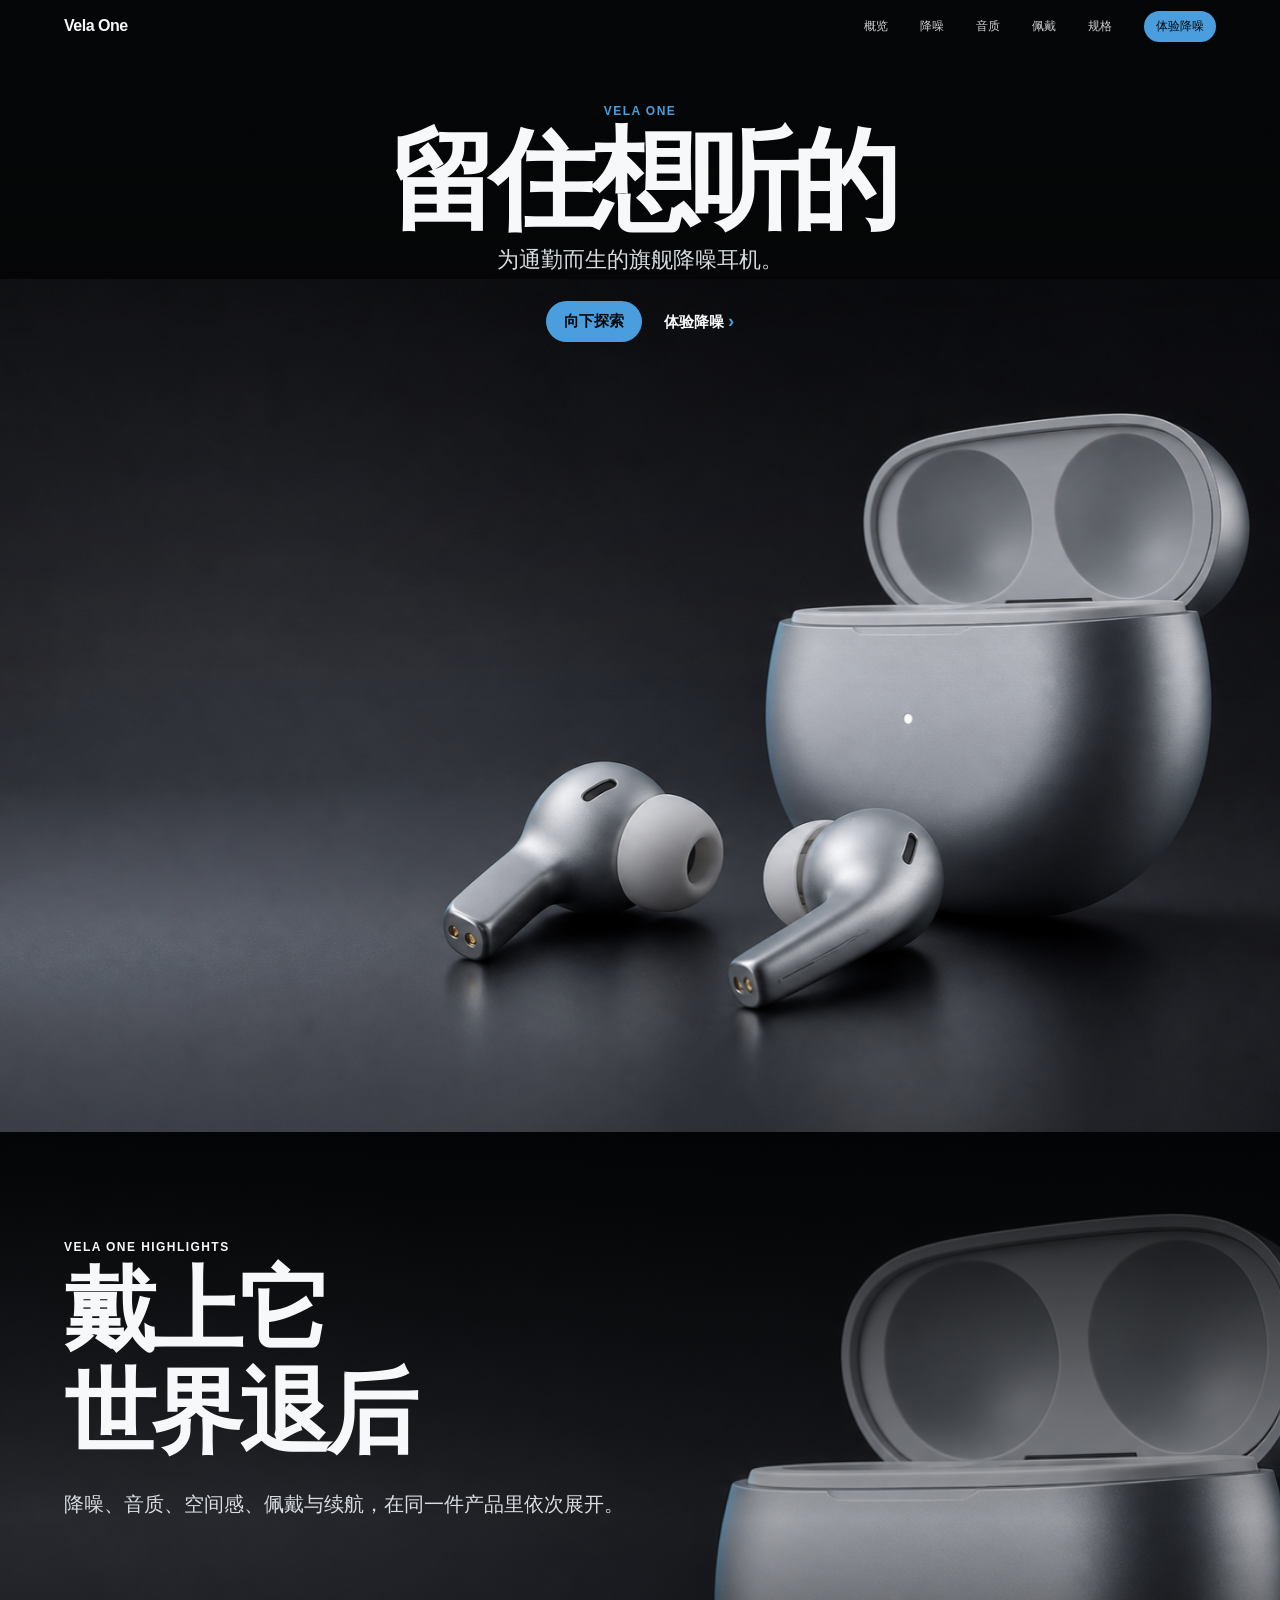
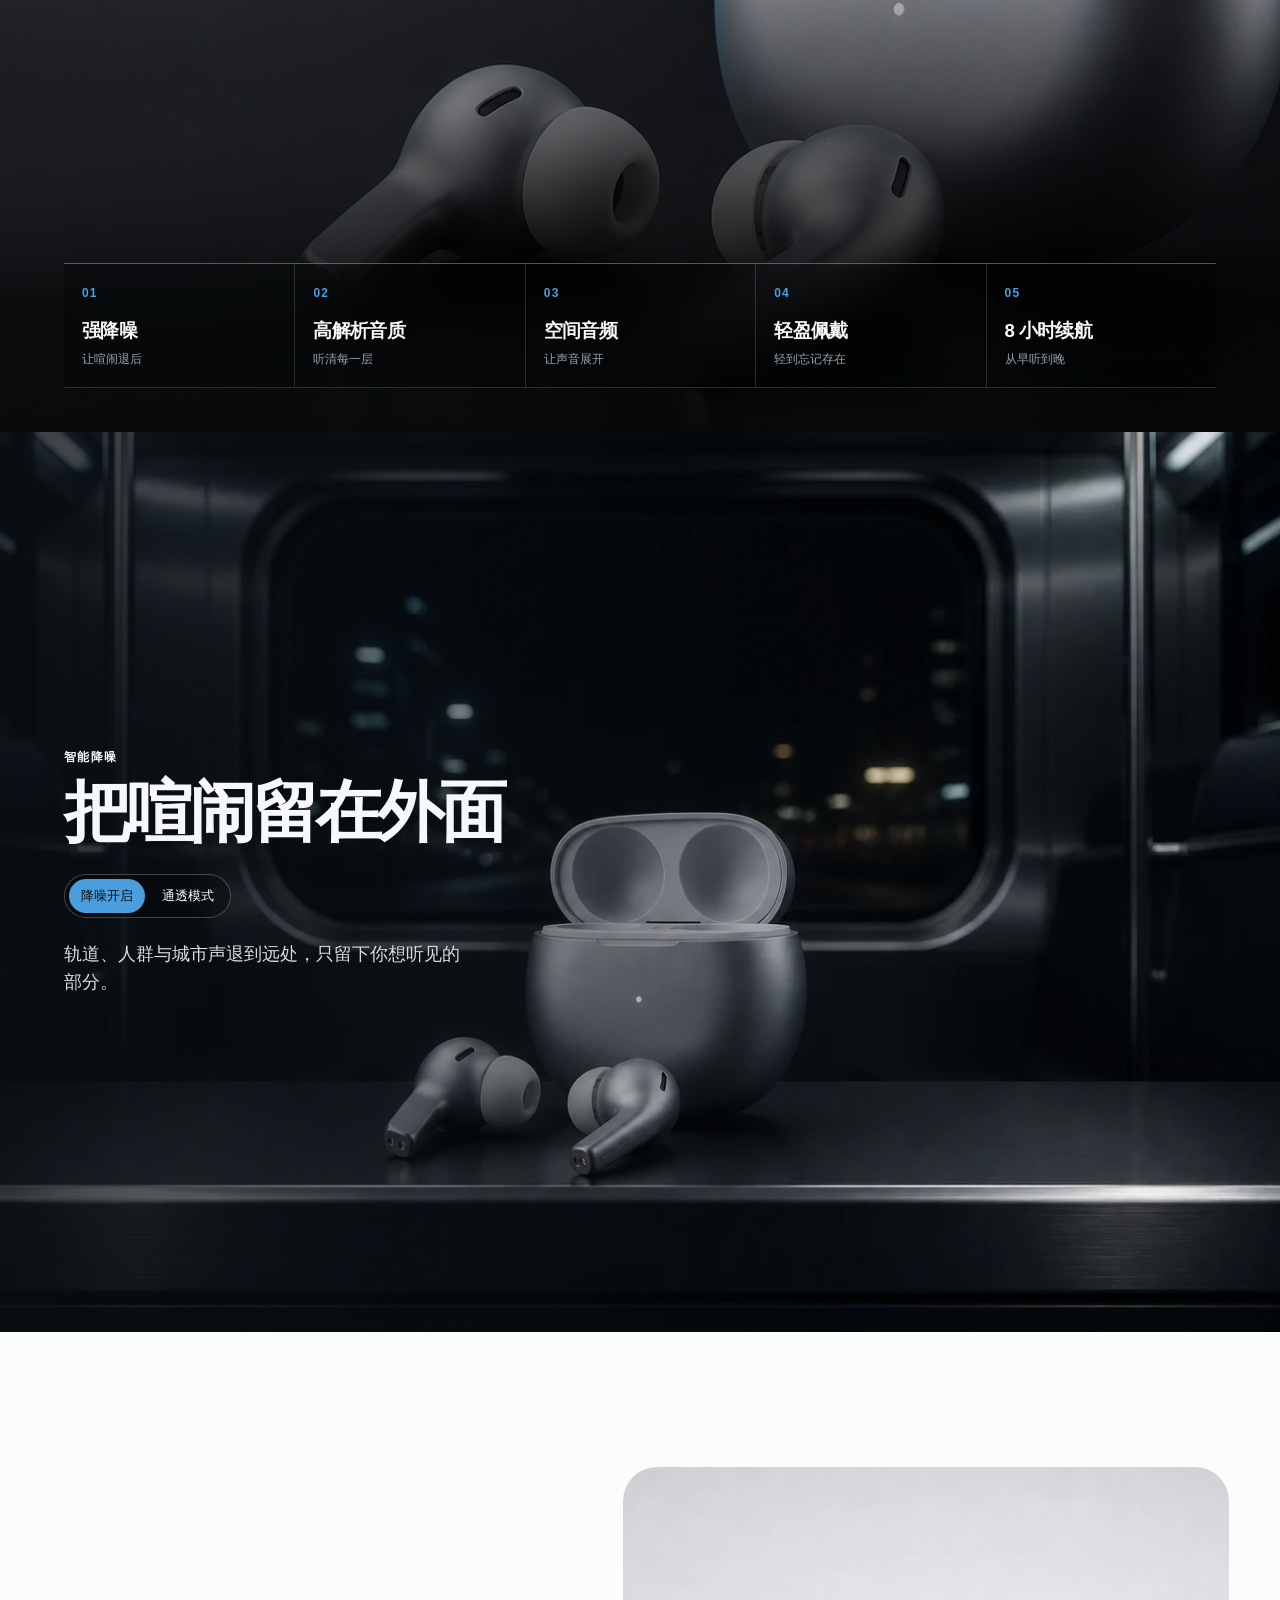
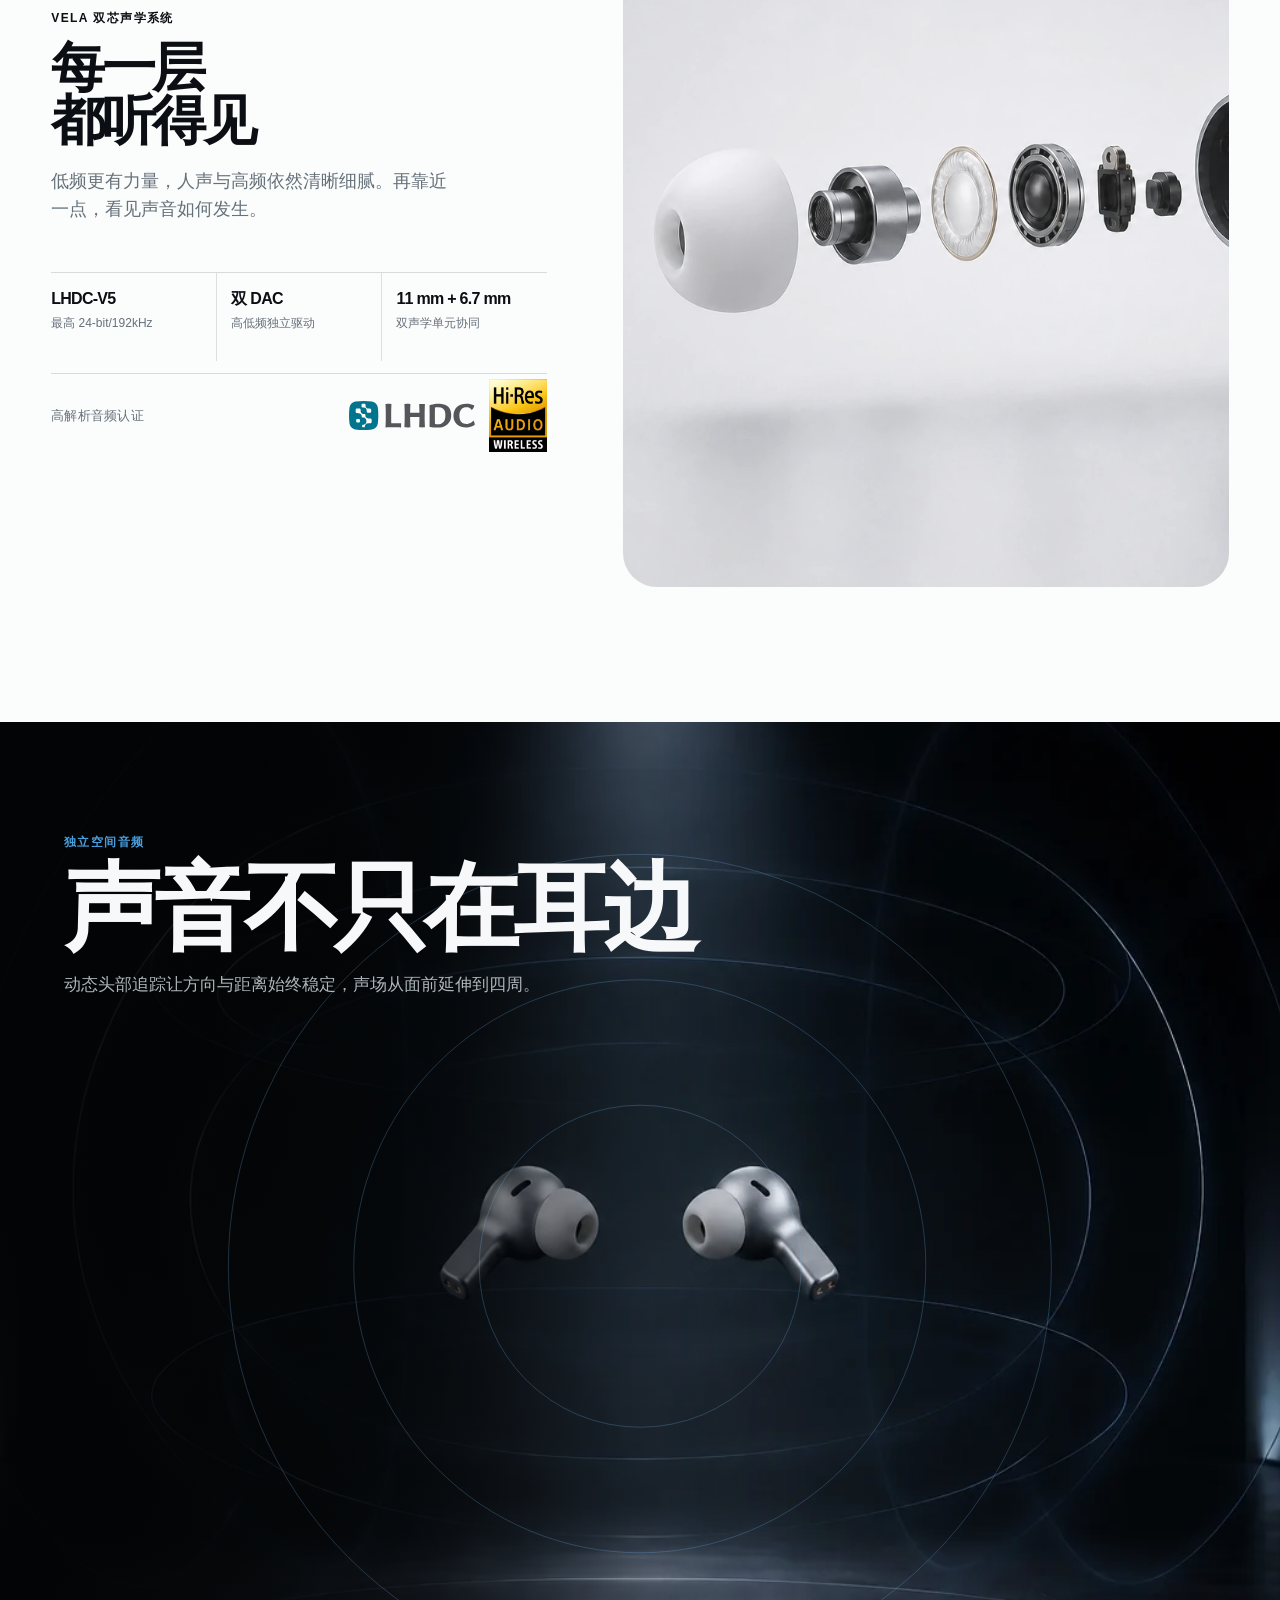
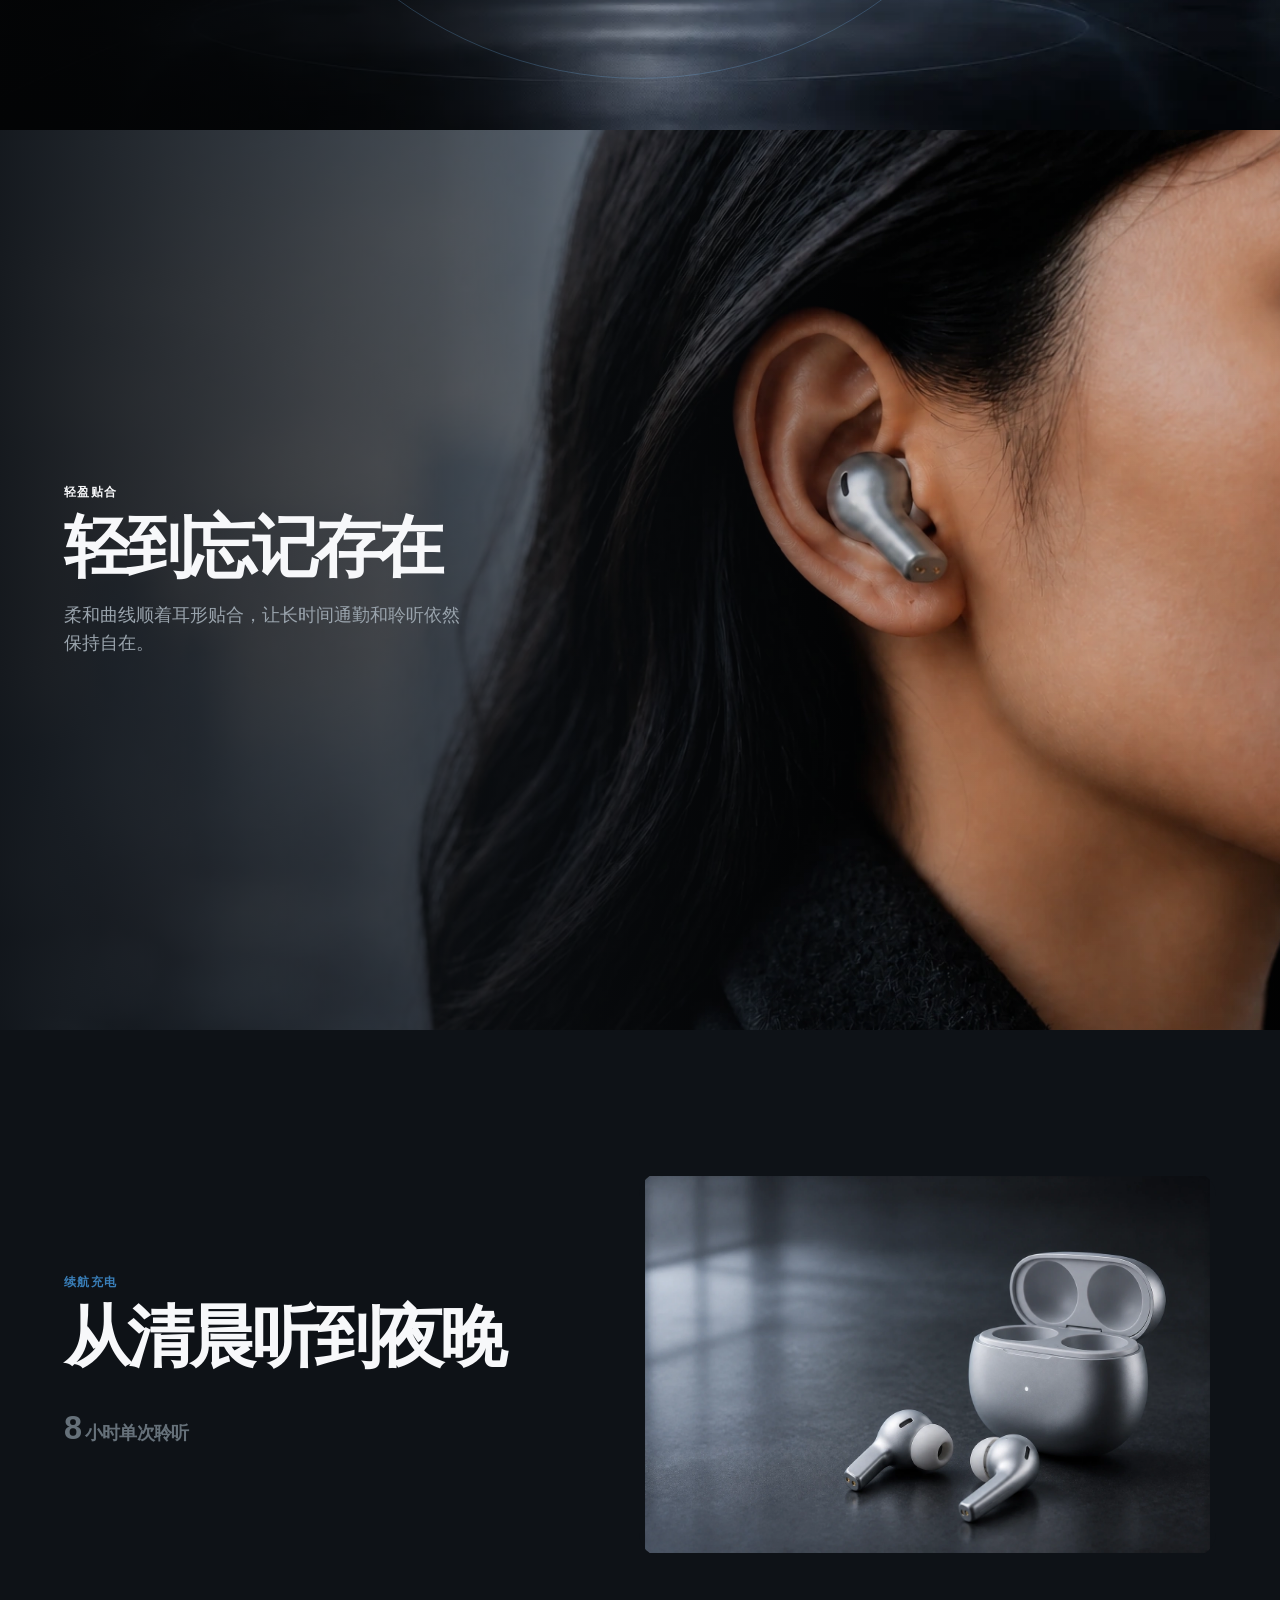
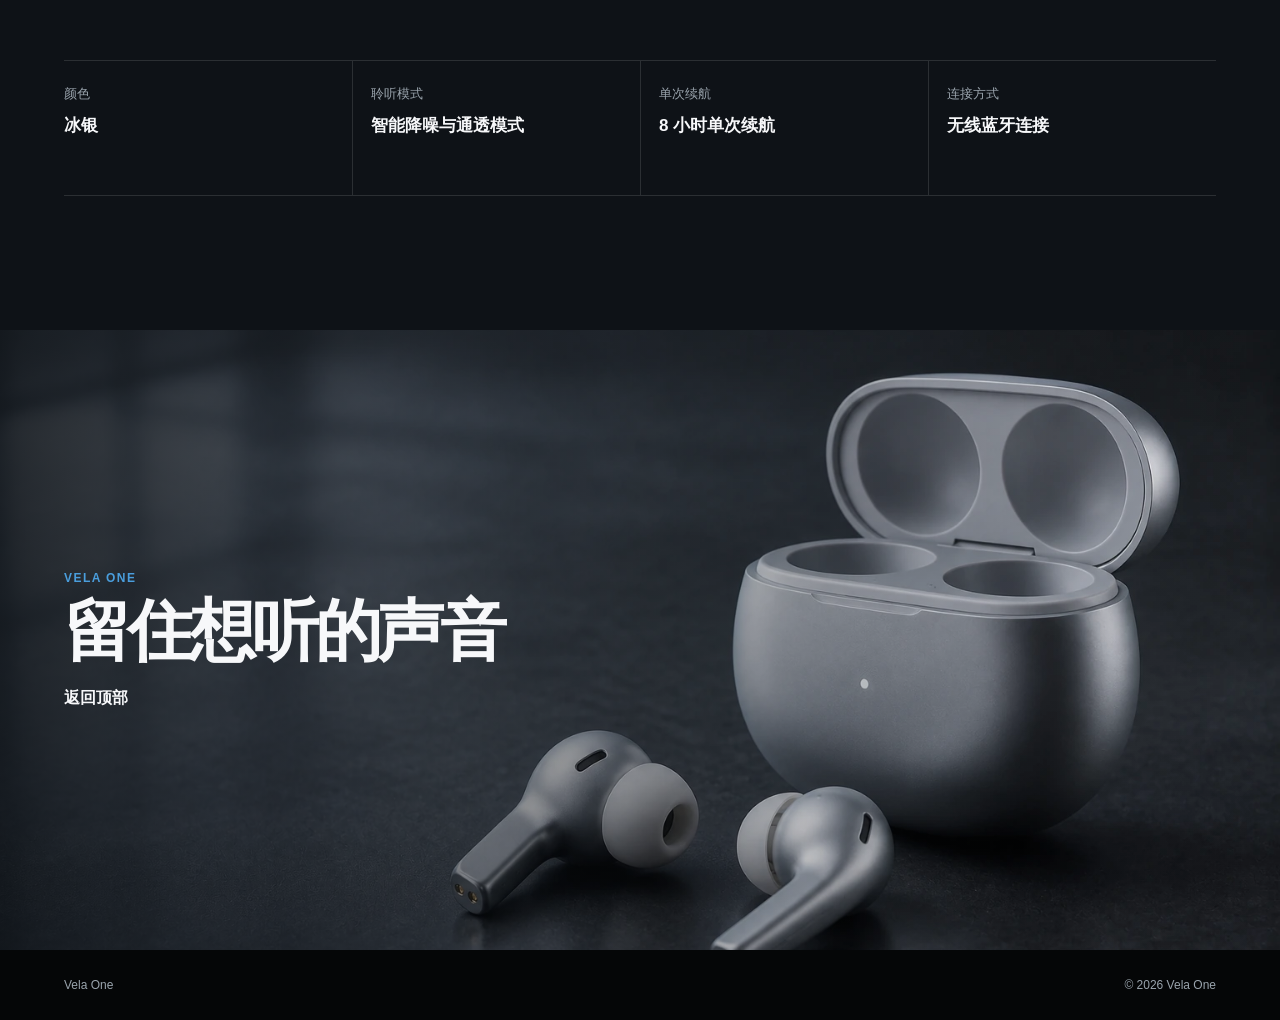
==== commit b56f1eb7: "fix: refine flagship chapter spacing" ====
--- a/index.html
+++ b/index.html
@@ -27,7 +27,7 @@
       <section class="hero reveal is-visible" id="overview">
         <div class="hero-copy">
           <p class="eyebrow">Vela One</p>
-          <h1>留住想听的。</h1>
+          <h1>留住想听的</h1>
           <p class="hero-line">为通勤而生的旗舰降噪耳机。</p>
           <div class="hero-actions">
             <a class="button button-primary" href="#highlights">向下探索</a>
@@ -112,7 +112,6 @@
         <picture class="campaign-visual" data-scroll-scale>
           <img src="assets/vela-spatial-field.webp" alt="冰银 Vela One 耳机在黑色展厅中被空间声场环绕" width="1536" height="1024" loading="lazy" decoding="async" />
         </picture>
-        <img class="spatial-product" data-scroll-scale src="assets/vela-one-right.png" alt="" width="1536" height="1024" loading="lazy" decoding="async" aria-hidden="true" />
       </section>
 
       <section class="story-section story-silver reveal" id="comfort">
--- a/styles.css
+++ b/styles.css
@@ -106,7 +106,7 @@
 .impact-visual { position: absolute; z-index: -2; inset: 0; --scroll-progress: 0; }
 .impact-visual img { display: block; width: 100%; height: 100%; object-fit: cover; object-position: 72% center; transform: scale(calc(1.18 + var(--scroll-progress) * .18)); transform-origin: 72% center; }
 .impact-copy { max-width: 900px; }
-.impact-copy h2 { margin-bottom: 22px; font-size: clamp(58px, 9vw, 144px); line-height: .82; }
+.impact-copy h2 { display: grid; gap: clamp(6px, 1.2vw, 18px); margin-bottom: 32px; font-size: clamp(58px, 7.2vw, 112px); line-height: .94; letter-spacing: -.05em; }
 .impact-copy h2 span { display: block; }
 .impact-copy p:not(.eyebrow) { max-width: 560px; color: var(--metal); font-size: clamp(17px, 1.6vw, 23px); line-height: 1.55; }
 .chapter-index { position: relative; z-index: 2; display: grid; grid-template-columns: repeat(5, 1fr); border-top: 1px solid rgba(255,255,255,.32); background: rgba(3, 5, 7, .28); backdrop-filter: blur(18px); }
@@ -128,7 +128,7 @@
   grid-template-columns: minmax(0, 0.9fr) minmax(0, 1.1fr);
   grid-template-areas: "copy visual" "details visual";
   align-items: center;
-  gap: clamp(40px, 8vw, 150px);
+  gap: clamp(64px, 6vw, 110px);
   row-gap: 0;
   min-height: max(820px, 110svh);
   padding: 100px max(4vw, calc((100vw - 1360px) / 2));
@@ -138,9 +138,9 @@
 .sound-section .story-copy { grid-area: copy; max-width: 520px; align-self: end; }
 .sound-section h2 { max-width: 560px; font-size: clamp(44px, 4.2vw, 62px); white-space: normal; text-wrap: balance; }
 .sound-section h2 span { display: block; }
-.sound-section .story-illustration { grid-area: visual; width: min(64vw, 900px); height: min(760px, 82vw); justify-self: end; overflow: hidden; border-radius: 34px; opacity: 0.9; --scroll-progress: 0; }
+.sound-section .story-illustration { grid-area: visual; width: min(100%, 780px); height: min(720px, 72vw); justify-self: end; overflow: hidden; border-radius: 34px; opacity: 0.9; --scroll-progress: 0; }
 .sound-section .story-illustration img { object-position: 63% center; transform: scale(calc(1.02 + var(--scroll-progress) * .1)); transform-origin: 63% center; }
-.sound-details { grid-area: details; max-width: 520px; margin-top: 30px; align-self: start; }
+.sound-details { position: relative; z-index: 2; grid-area: details; max-width: 520px; margin-top: 30px; align-self: start; }
 .sound-proof-grid { display: grid; grid-template-columns: repeat(3, minmax(0, 1fr)); border-top: 1px solid rgba(11, 14, 18, 0.14); }
 .sound-proof-grid div { min-height: 88px; padding: 16px 14px 12px 0; }
 .sound-proof-grid div + div { padding-left: 14px; border-left: 1px solid rgba(11, 14, 18, 0.12); }
@@ -188,13 +188,12 @@
 .campaign-visual, .campaign-visual img { display: block; }
 .campaign-visual { position: absolute; z-index: -2; inset: 0; --scroll-progress: 0; overflow: hidden; }
 .campaign-visual img { width: 100%; height: 100%; object-fit: cover; object-position: center; }
-.spatial-showcase .campaign-visual img { transform: scale(calc(1.38 + var(--scroll-progress) * .24)); transform-origin: center 56%; }
+.spatial-showcase .campaign-visual img { transform: scale(calc(1.18 + var(--scroll-progress) * .08)); transform-origin: center 56%; }
 .spatial-orbits { position: absolute; z-index: 1; top: 54%; left: 50%; width: min(70vw, 980px); aspect-ratio: 1; transform: translate(-50%, -50%); pointer-events: none; }
 .spatial-orbits span { position: absolute; inset: 50%; border: 1px solid rgba(114, 183, 238, .42); border-radius: 50%; transform: translate(-50%, -50%); opacity: calc(.28 + var(--scroll-progress, 0) * .4); }
 .spatial-orbits span:nth-child(1) { width: 36%; height: 36%; }
 .spatial-orbits span:nth-child(2) { width: 64%; height: 64%; }
 .spatial-orbits span:nth-child(3) { width: 92%; height: 92%; }
-.spatial-product { position: absolute; z-index: 2; left: 62%; bottom: 4%; display: block; width: min(80vw, 1100px); height: auto; border-radius: 50%; opacity: .96; mix-blend-mode: screen; transform: translateX(-50%) scale(calc(.92 + var(--scroll-progress, 0) * .18)); transform-origin: center bottom; filter: contrast(1.05) saturate(.88); pointer-events: none; }
 .immersive-campaign::after { position: absolute; z-index: -1; inset: 0; content: ""; pointer-events: none; background: linear-gradient(90deg, rgba(3, 4, 5, 0.98) 0%, rgba(3, 4, 5, 0.76) 30%, rgba(3, 4, 5, 0.08) 62%, rgba(3, 4, 5, 0.04)); }
 .spatial-showcase::after { background: linear-gradient(90deg, rgba(3, 4, 5, 0.97) 0%, rgba(3, 4, 5, 0.72) 31%, rgba(3, 4, 5, 0.04) 60%); }
 
@@ -211,8 +210,8 @@
 .battery-copy .eyebrow { color: #397eb8; }
 .battery-number { margin: 32px 0 0; color: var(--text); font-size: clamp(30px, 2.8vw, 44px); font-weight: 620; letter-spacing: -0.05em; }
 .battery-number::first-letter { font-size: 1.8em; }
-.case-stage { grid-area: case; height: min(62svh, 620px); overflow: hidden; border-radius: 24px; background: var(--graphite); --scroll-progress: 0; }
-.case-stage img { display: block; width: 100%; height: 100%; object-fit: cover; object-position: 68% center; transform: scale(calc(1.08 + var(--scroll-progress) * .1)); transform-origin: 68% center; }
+.case-stage { grid-area: case; aspect-ratio: 3 / 2; height: auto; overflow: hidden; border-radius: 24px; background: var(--graphite); --scroll-progress: 0; }
+.case-stage img { display: block; width: 100%; height: 100%; object-fit: contain; object-position: center; transform: scale(calc(.96 + var(--scroll-progress) * .02)); transform-origin: center; }
 .spec-grid { grid-area: specs; display: grid; grid-template-columns: repeat(4, 1fr); margin: 68px 0 0; border-top: 1px solid var(--line); }
 .spec-grid div { min-height: 135px; padding: 24px 18px 18px 0; border-bottom: 1px solid var(--line); }
 .spec-grid div + div { padding-left: 18px; border-left: 1px solid var(--line); }
@@ -267,7 +266,7 @@
   .impact-intro { display: grid; grid-template-rows: auto 1fr auto; min-height: max(760px, 100svh); padding: 82px max(18px, env(safe-area-inset-right)) 18px max(18px, env(safe-area-inset-left)); }
   .impact-intro::after { background: linear-gradient(180deg, rgba(2,3,4,.94) 0%, rgba(2,3,4,.1) 38%, rgba(2,3,4,.92) 76%); }
   .impact-visual img { object-position: 72% 48%; transform: scale(calc(1.48 + var(--scroll-progress) * .12)); transform-origin: 72% 48%; }
-  .impact-copy h2 { font-size: clamp(52px, 16vw, 72px); line-height: .84; }
+  .impact-copy h2 { gap: 6px; margin-bottom: 24px; font-size: clamp(48px, 14vw, 64px); line-height: .96; }
   .impact-copy p:not(.eyebrow) { max-width: 310px; font-size: 15px; }
   .chapter-index { grid-template-columns: repeat(2, minmax(0, 1fr)); align-self: end; margin-top: 32px; }
   .chapter-index a { min-height: 94px; padding: 14px 12px; }
@@ -308,9 +307,8 @@
   .campaign-copy h2 { max-width: 350px; font-size: clamp(46px, 13vw, 62px); }
   .campaign-copy > p:not(.eyebrow) { max-width: 350px; font-size: 15px; line-height: 1.62; }
   .campaign-visual img { object-position: center; }
-  .spatial-showcase .campaign-visual img { transform: scale(calc(1.76 + var(--scroll-progress) * .16)); transform-origin: center 58%; }
+  .spatial-showcase .campaign-visual img { transform: scale(calc(1.34 + var(--scroll-progress) * .08)); transform-origin: center 58%; }
   .spatial-orbits { top: 62%; width: 125vw; }
-  .spatial-product { left: 58%; bottom: -2%; width: 160vw; max-width: 760px; }
   .immersive-campaign::after { background: linear-gradient(180deg, rgba(3, 4, 5, 0.4) 0%, rgba(3, 4, 5, 0.06) 52%, rgba(3, 4, 5, 0.18) 100%); }
   .story-silver { display: block; min-height: 0; padding: 82px 0 0; }
   .story-silver .story-copy { max-width: none; padding: 0 max(18px, env(safe-area-inset-right)) 44px max(18px, env(safe-area-inset-left)); }
@@ -323,7 +321,7 @@
   .hero-actions .text-link, .closing-section .text-link { display: inline-flex; align-items: center; min-height: 44px; }
   .story-copy > p:not(.eyebrow), .battery-copy > p:not(.eyebrow) { font-size: 16px; }
   .specs-section { grid-template-areas: "copy" "case" "specs" "note"; gap: 28px; }
-  .case-stage { height: min(56svh, 440px); }
+  .case-stage { aspect-ratio: 4 / 3; height: auto; }
   .spec-grid { grid-template-columns: repeat(2, 1fr); margin-top: 20px; }
   .spec-grid div:nth-child(3) { padding-left: 0; border-left: 0; }
   .spec-grid div { min-height: 118px; }
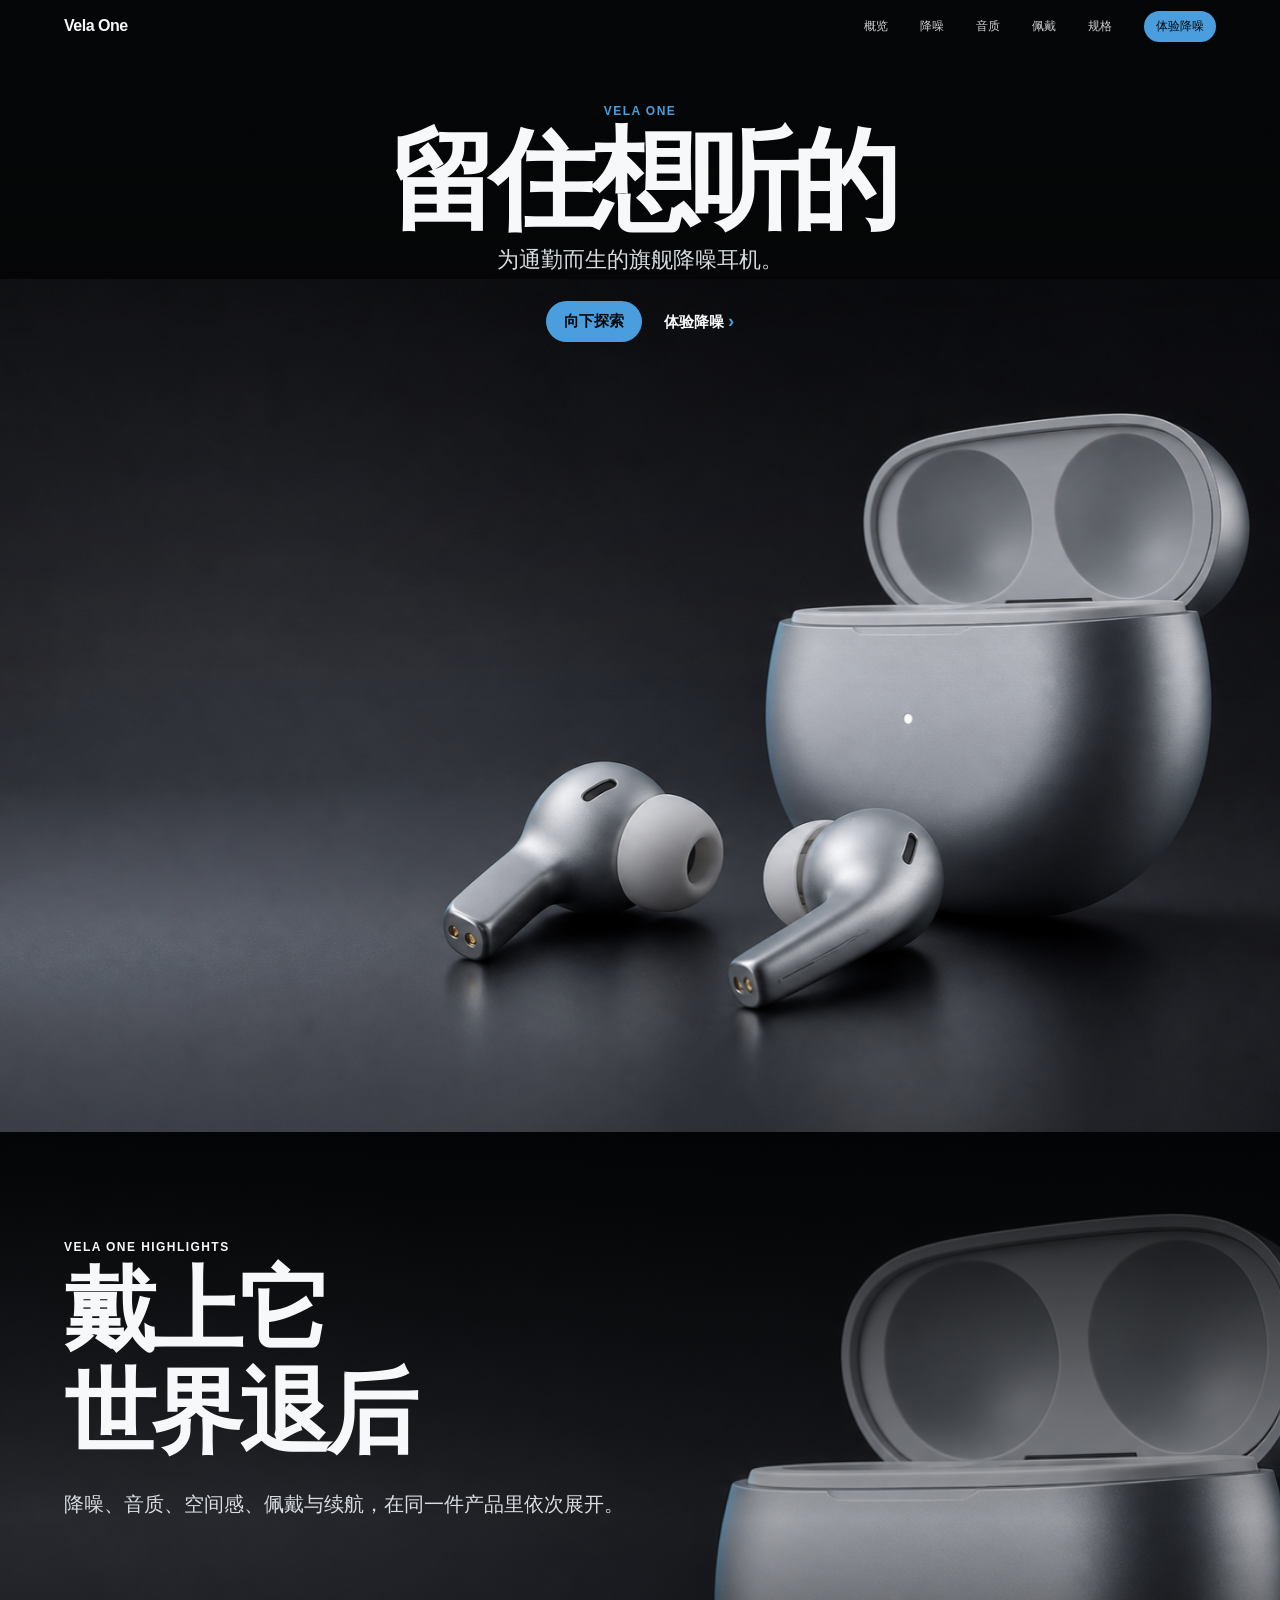
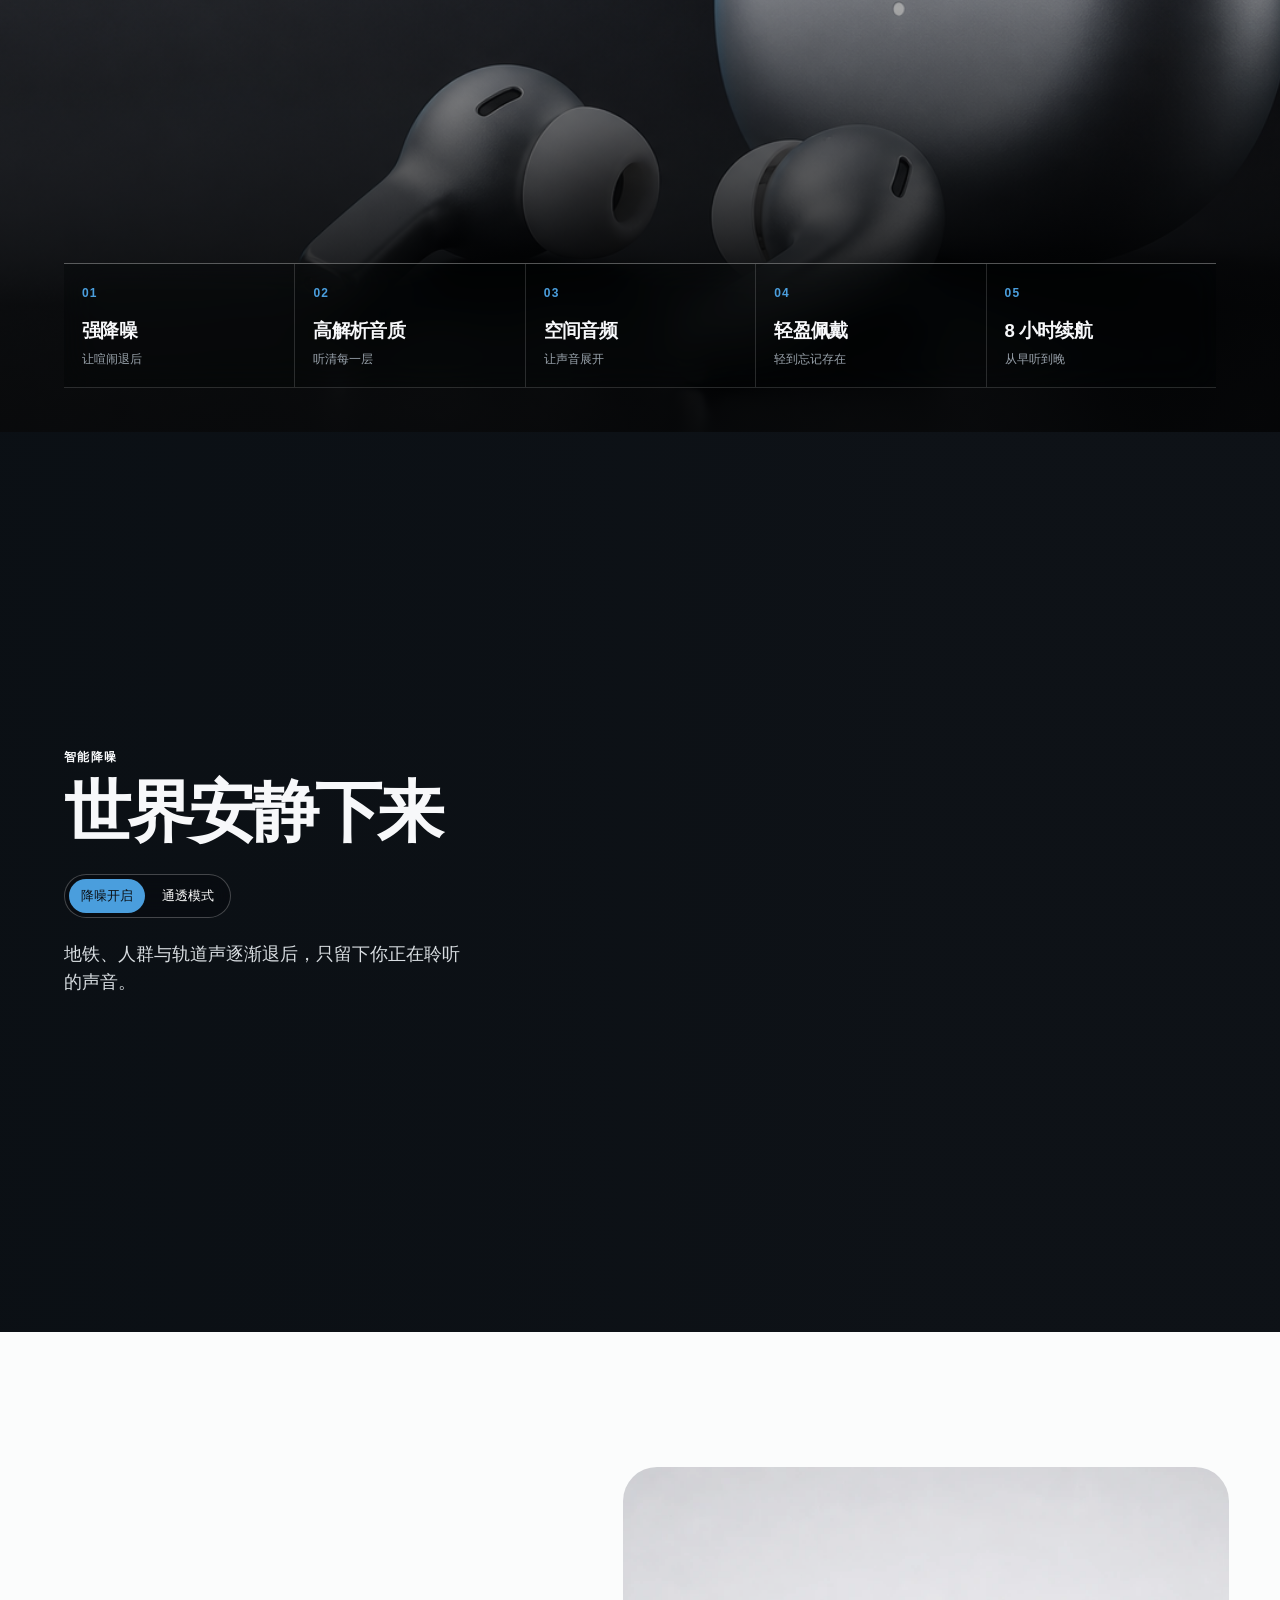
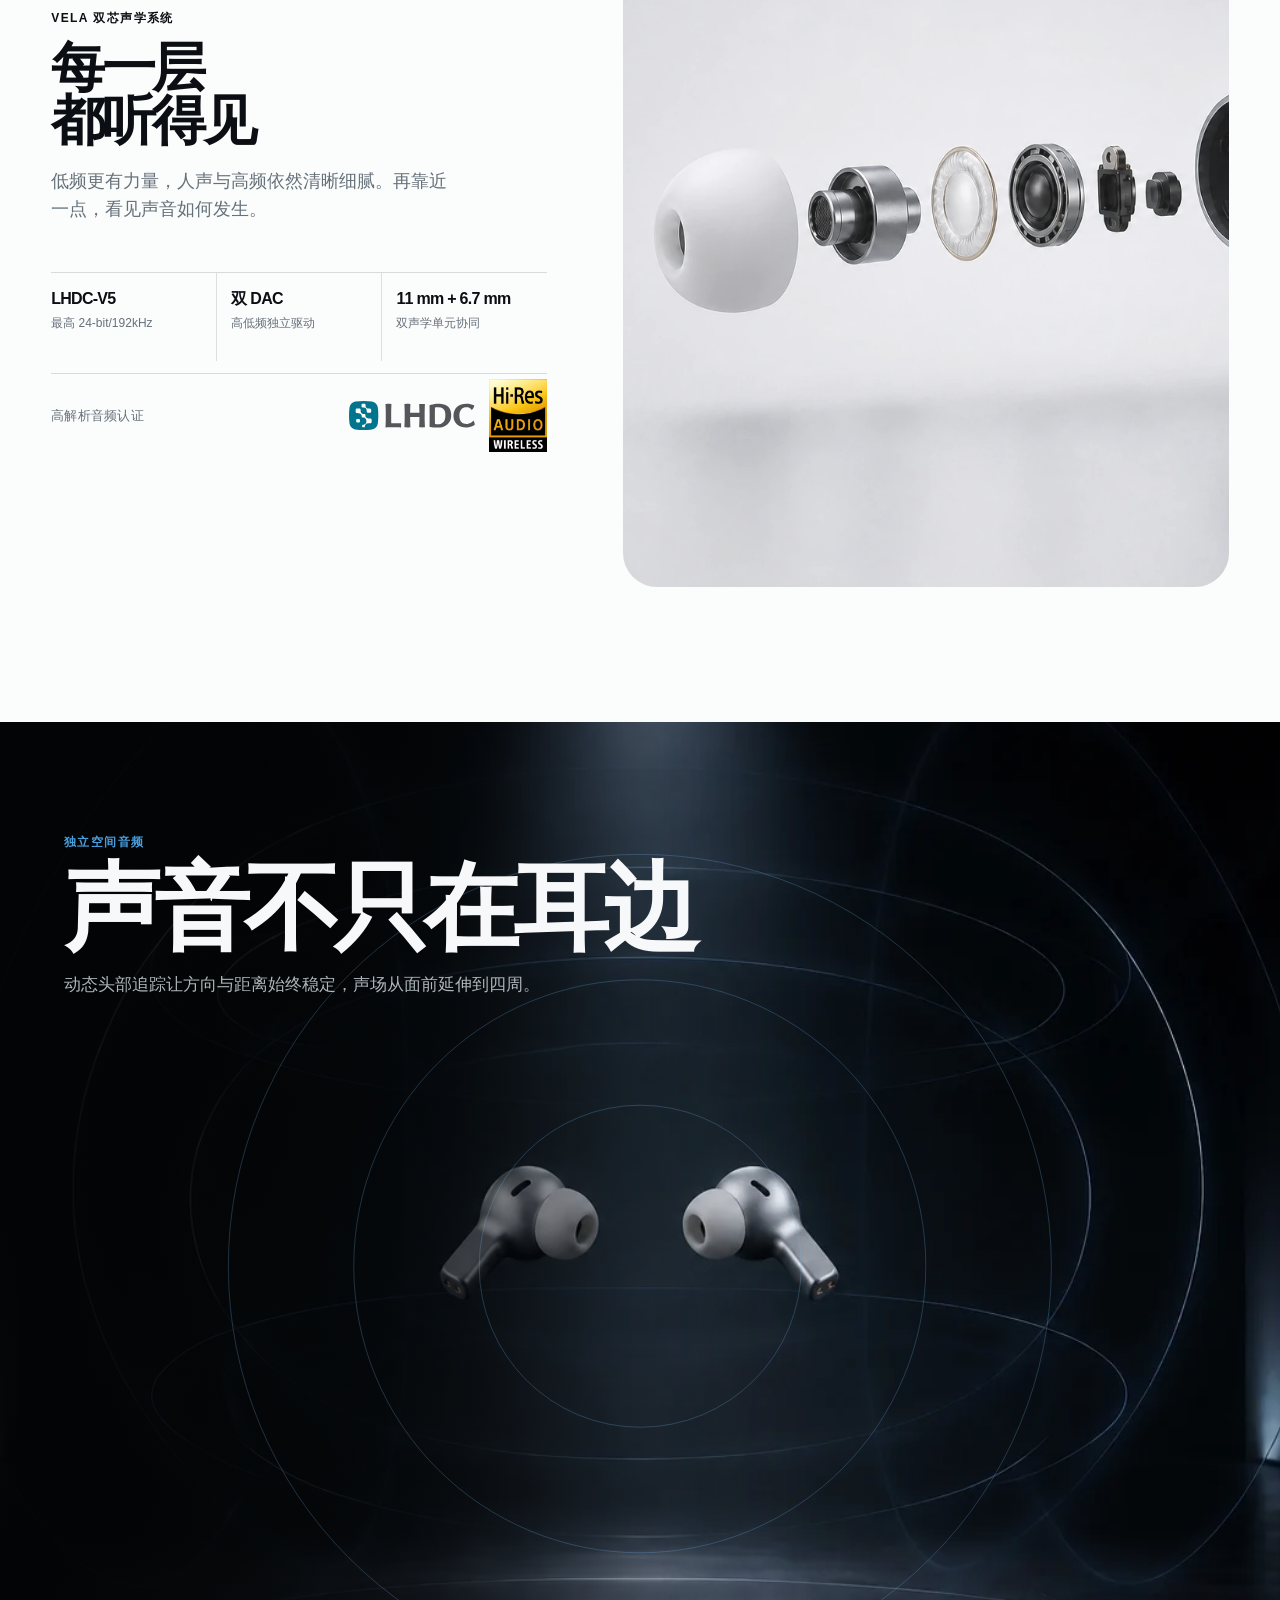
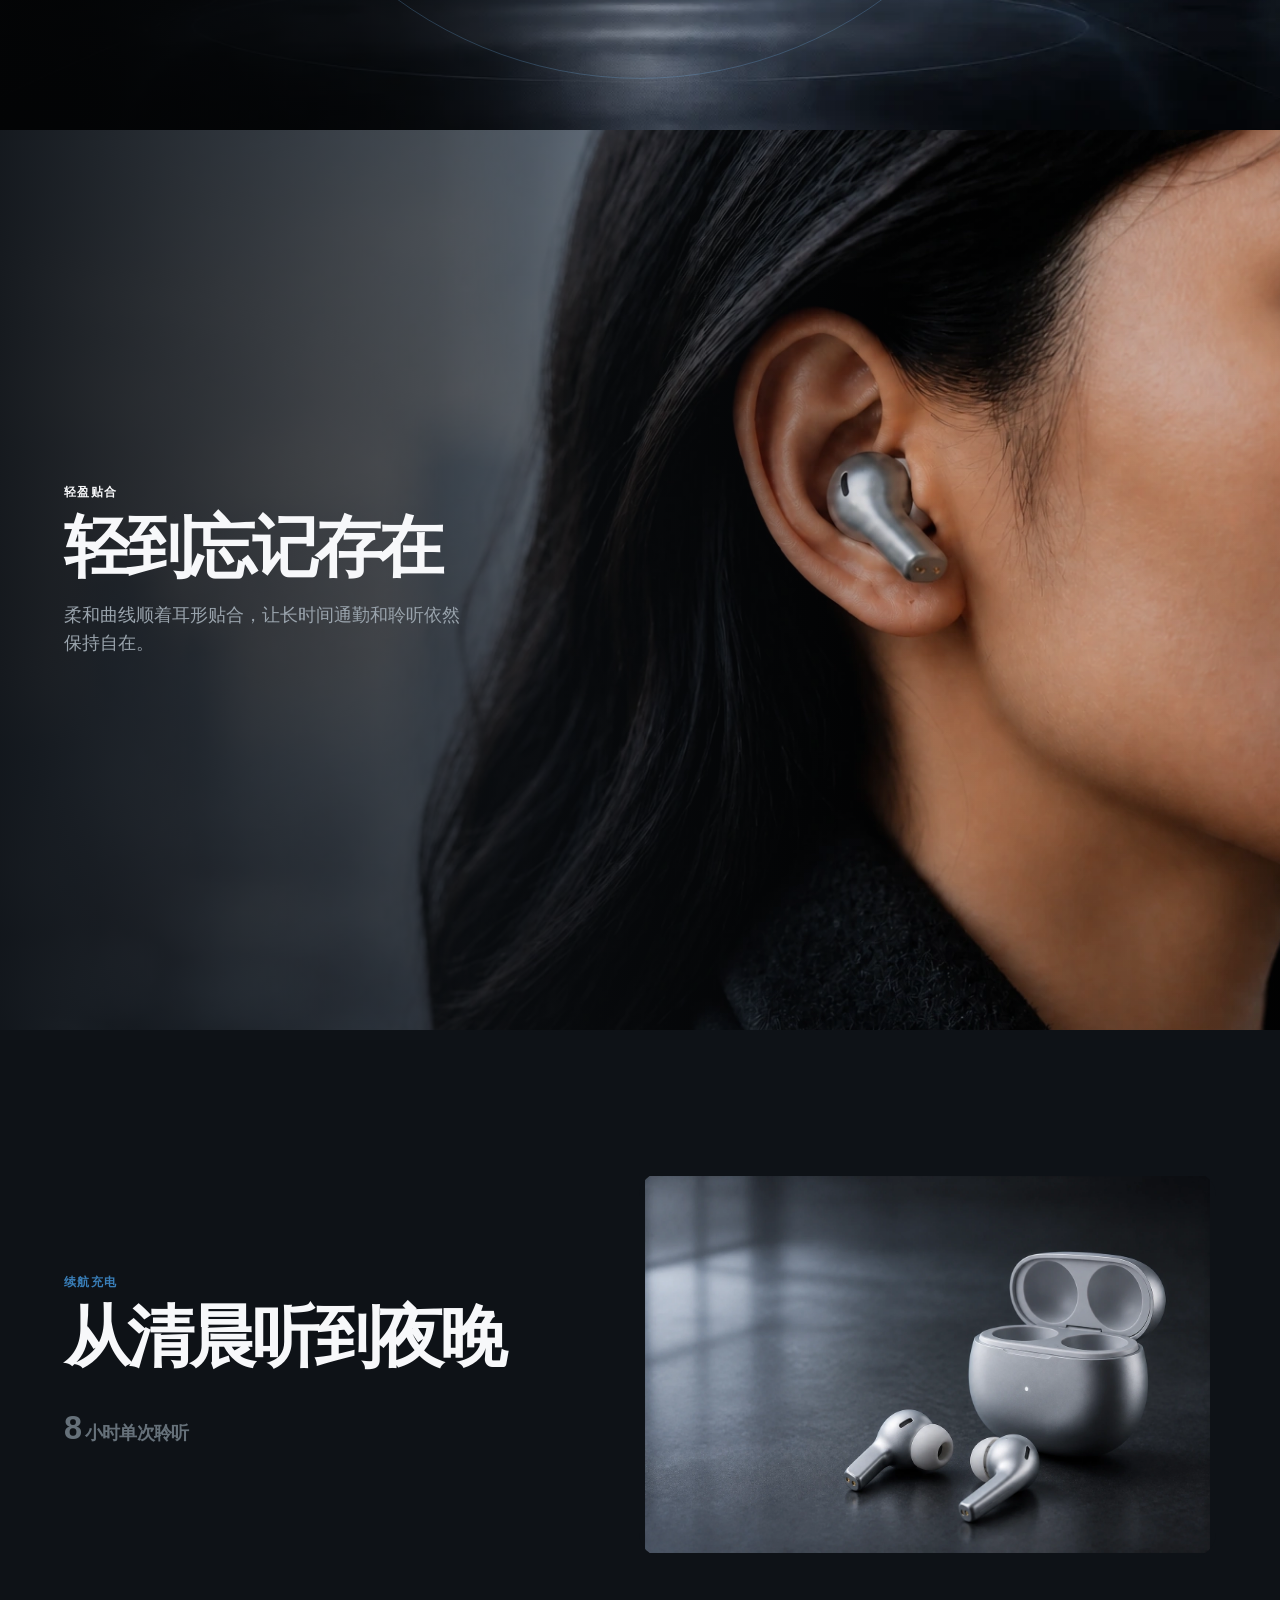
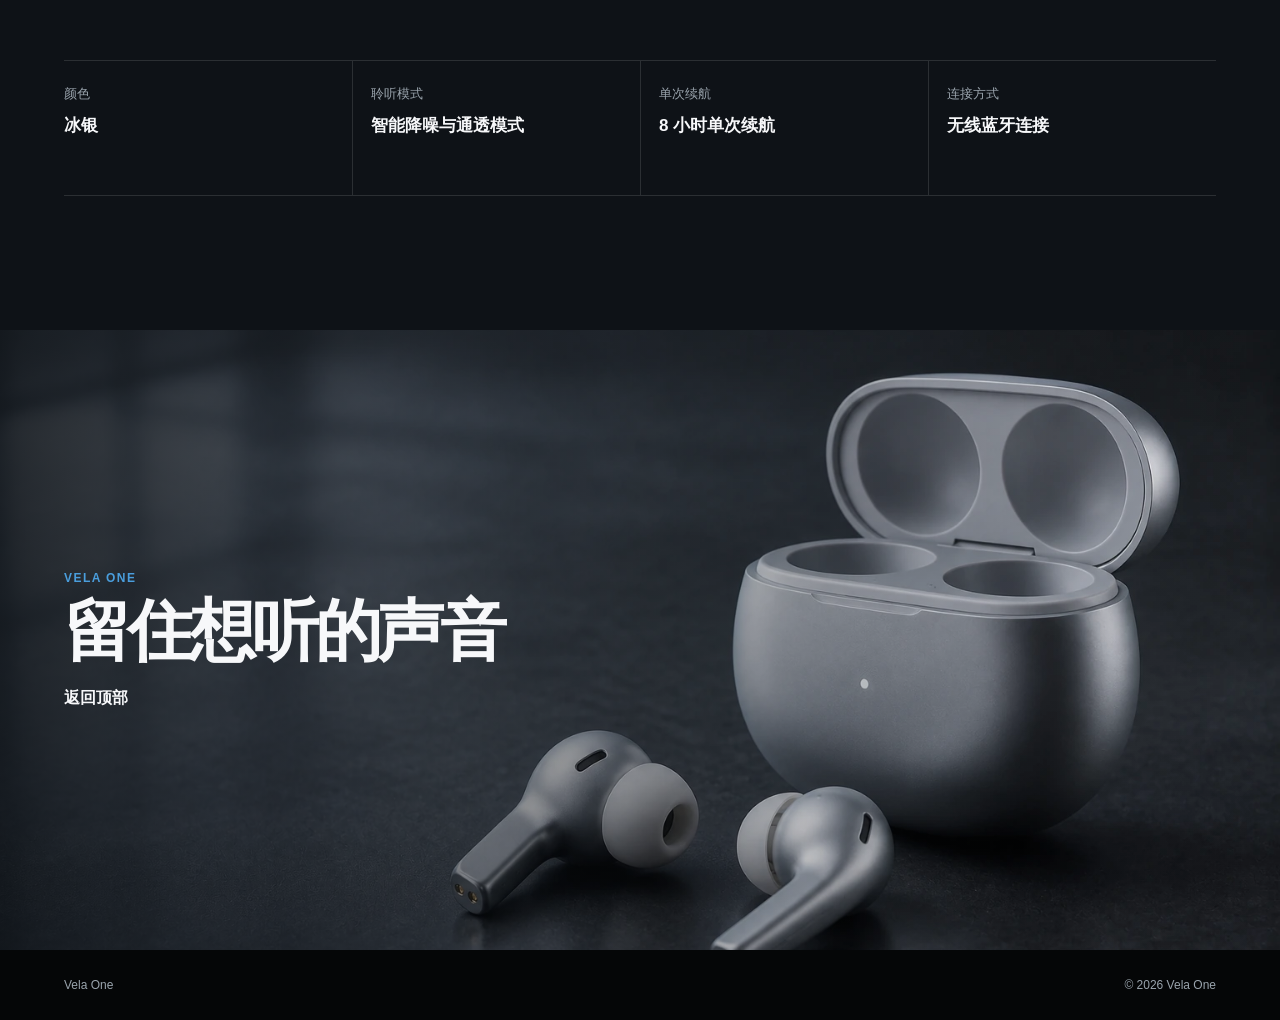
==== commit 09b532f5: "feat: restore person-led noise modes" ====
--- a/index.html
+++ b/index.html
@@ -60,19 +60,21 @@
       <section class="story-section story-light noise-experience reveal" id="noise-control" data-mode="anc">
         <div class="story-copy">
           <p class="eyebrow">智能降噪</p>
-          <h2 data-noise-title>把喧闹留在外面</h2>
+          <h2 data-noise-title>世界安静下来</h2>
           <div class="mode-switch" role="group" aria-label="聆听模式">
             <button type="button" data-noise-mode="anc" aria-pressed="true">降噪开启</button>
             <button type="button" data-noise-mode="transparency" aria-pressed="false">通透模式</button>
           </div>
-          <p data-noise-description aria-live="polite" aria-atomic="true">轨道、人群与城市声退到远处，只留下你想听见的部分。</p>
+          <p data-noise-description aria-live="polite" aria-atomic="true">地铁、人群与轨道声逐渐退后，只留下你正在聆听的声音。</p>
         </div>
         <div class="story-illustration" data-scroll-scale>
           <picture class="noise-visual" data-noise-visual="anc" aria-hidden="true">
-            <img src="assets/vela-quiet-anc.webp" alt="" width="1536" height="1024" loading="lazy" decoding="async" />
+            <source media="(max-width: 700px)" srcset="assets/vela-anc-active-mobile.webp" />
+            <img src="assets/vela-anc-active-desktop.webp" alt="" width="1672" height="941" loading="lazy" decoding="async" />
           </picture>
           <picture class="noise-visual" data-noise-visual="transparency" aria-hidden="true">
-            <img src="assets/vela-quiet-transparency.webp" alt="" width="1536" height="1024" loading="lazy" decoding="async" />
+            <source media="(max-width: 700px)" srcset="assets/vela-transparency-mobile.webp" />
+            <img src="assets/vela-transparency-desktop.webp" alt="" width="1672" height="941" loading="lazy" decoding="async" />
           </picture>
         </div>
       </section>
--- a/styles.css
+++ b/styles.css
@@ -294,7 +294,7 @@
   .noise-experience, .story-silver { min-height: 600px; padding: 82px max(18px, env(safe-area-inset-right)) 82px max(18px, env(safe-area-inset-left)); align-items: flex-start; }
   .noise-experience .story-copy { max-width: min(78vw, 330px); }
   .noise-experience .story-illustration img { object-position: 68% center; }
-  .noise-experience { display: grid; align-items: start; min-height: max(640px, 100svh); padding: 0; }
+  .noise-experience { display: grid; align-items: start; min-height: max(640px, calc(100dvh - 52px)); padding: 0; }
   .noise-experience .story-copy { max-width: none; padding: 82px max(18px, env(safe-area-inset-right)) 0 max(18px, env(safe-area-inset-left)); background: transparent; }
   .noise-experience .story-illustration { position: absolute; inset: 0; z-index: -2; width: auto; height: auto; overflow: hidden; }
   .noise-experience .story-illustration picture, .noise-experience .story-illustration img { display: block; width: 100%; height: 100%; }
